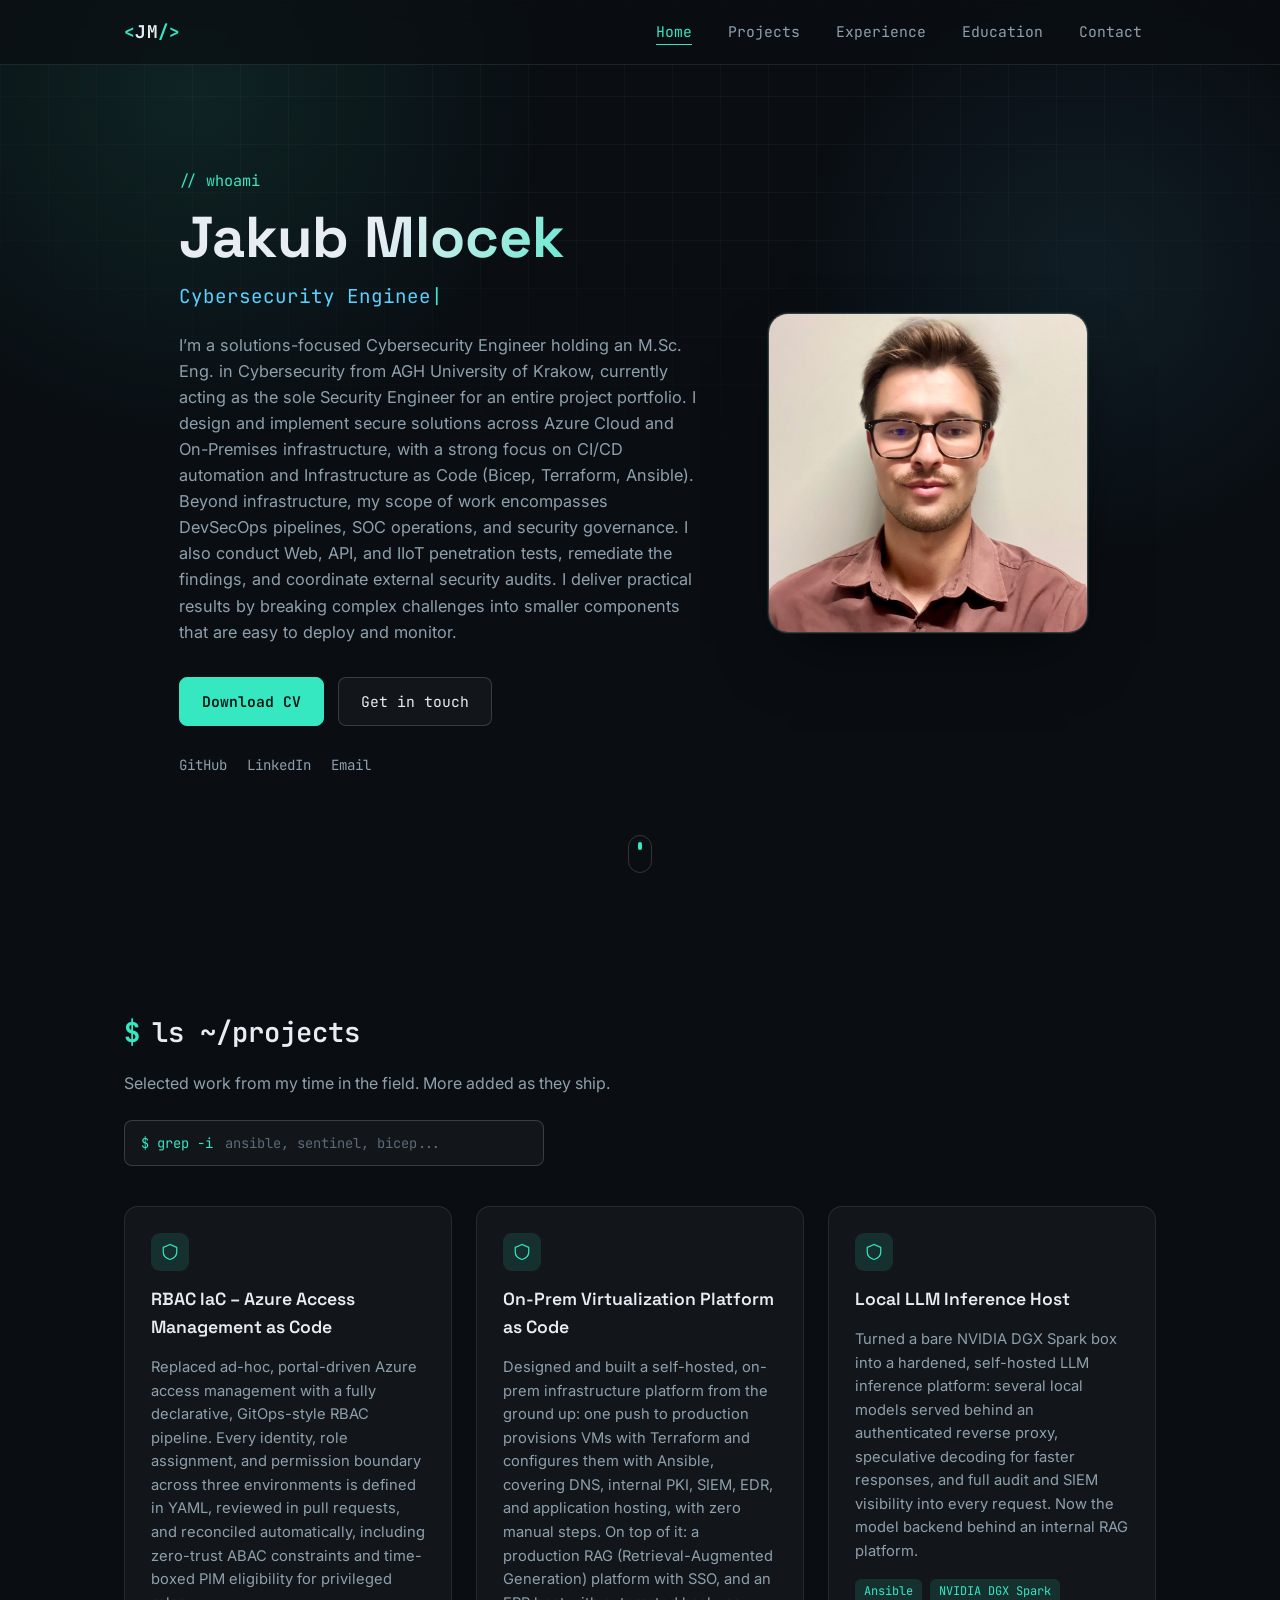
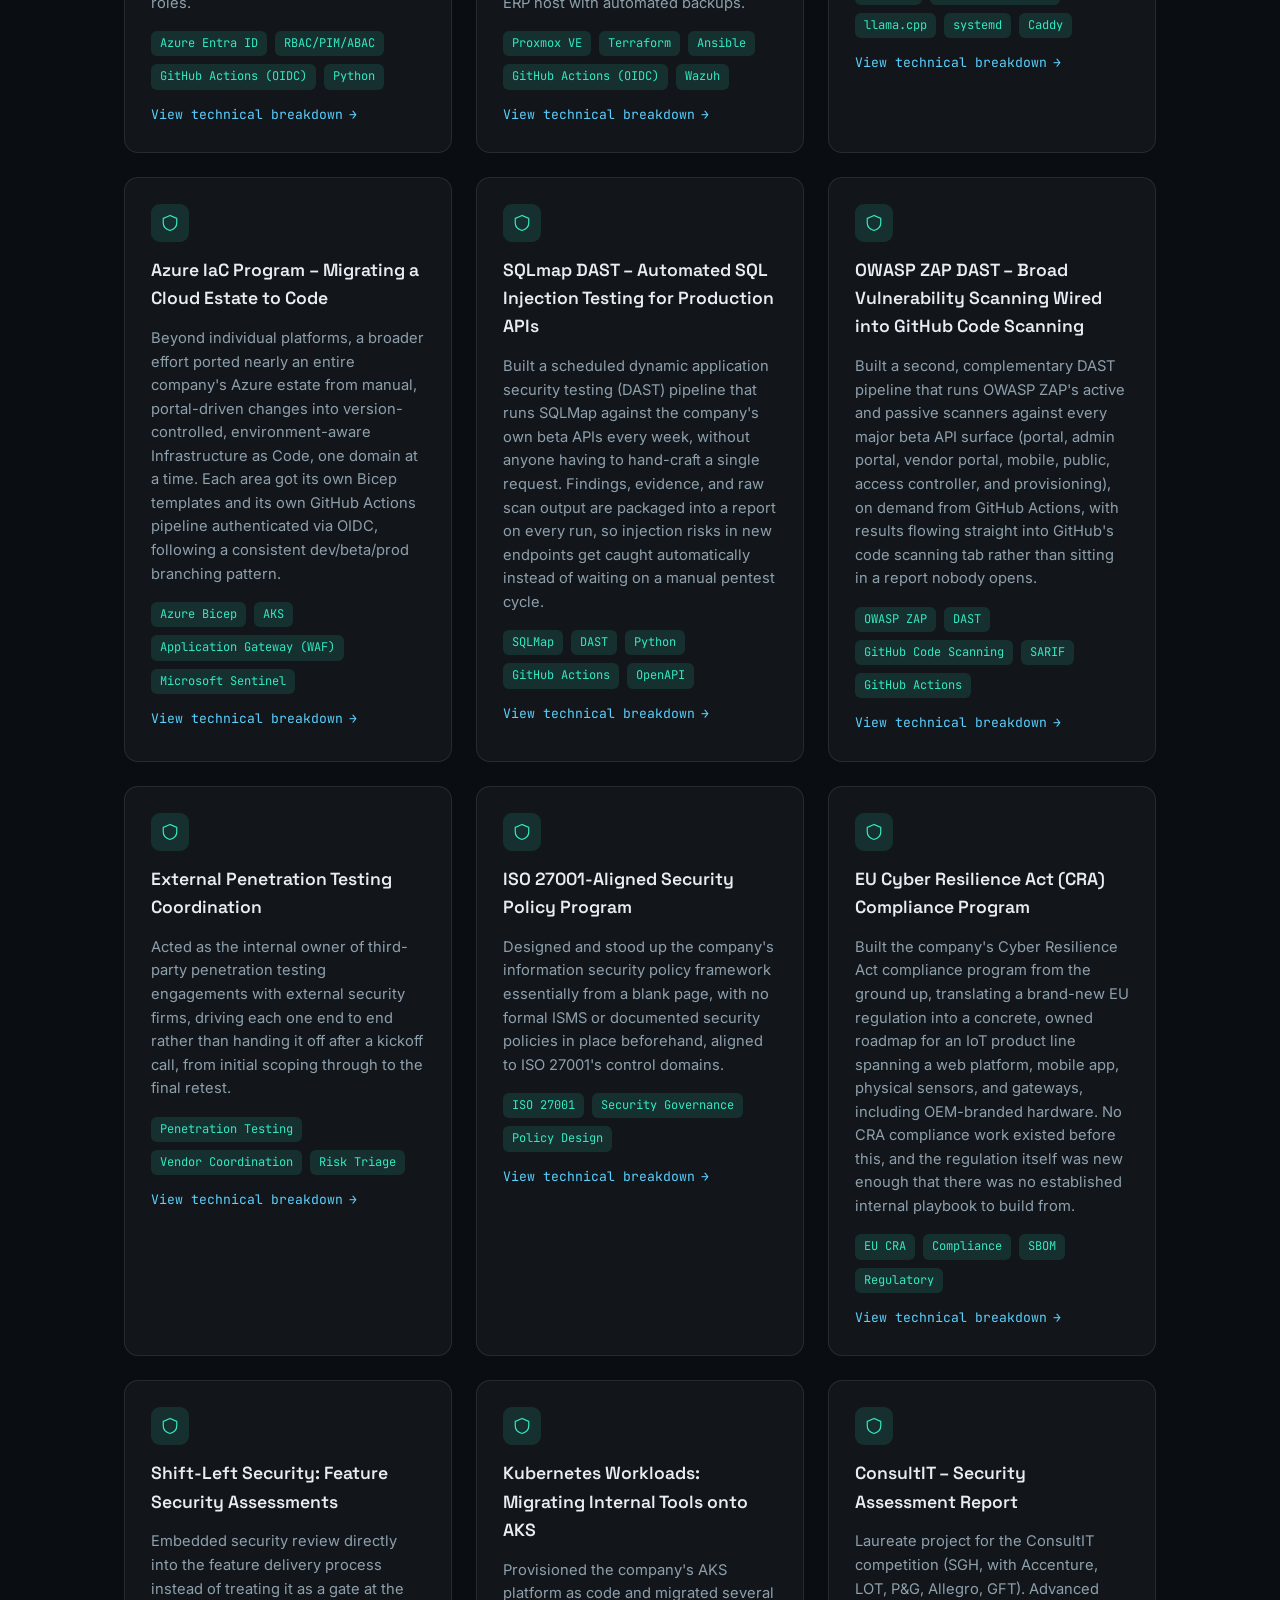
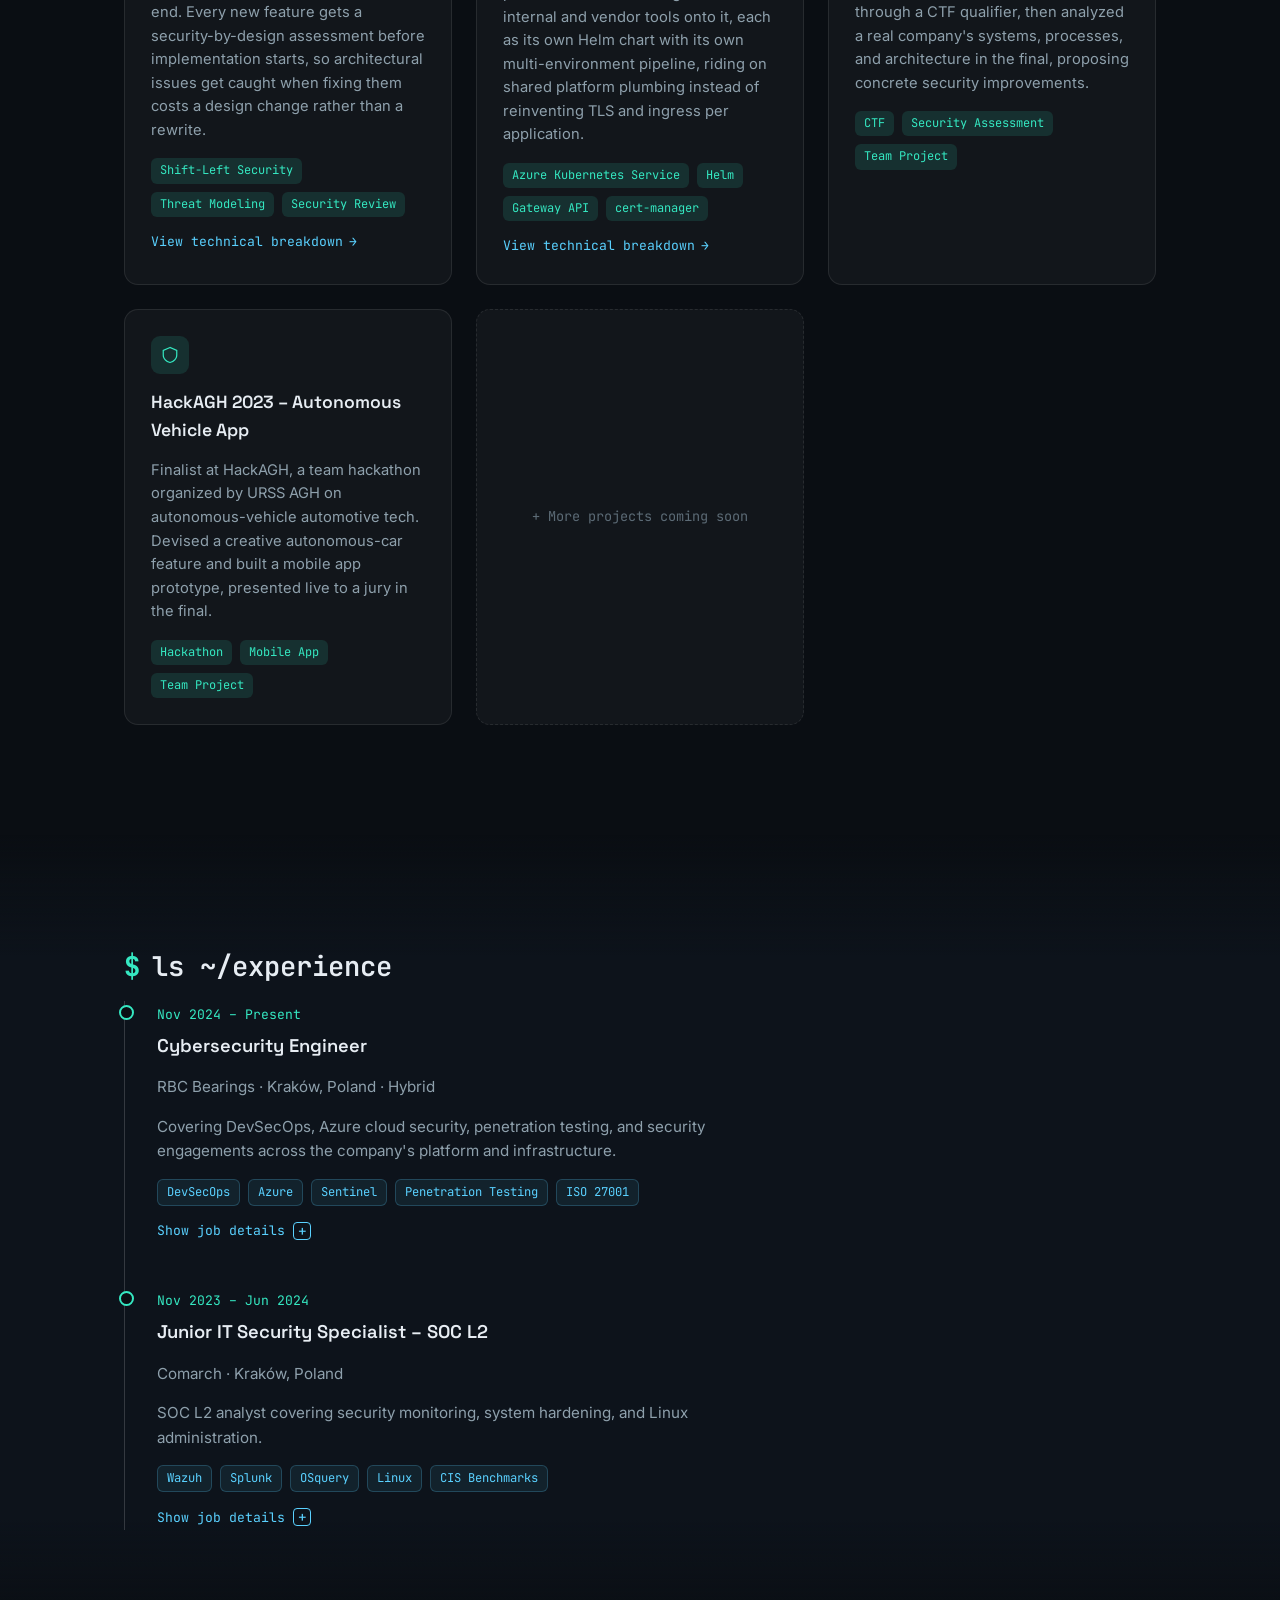
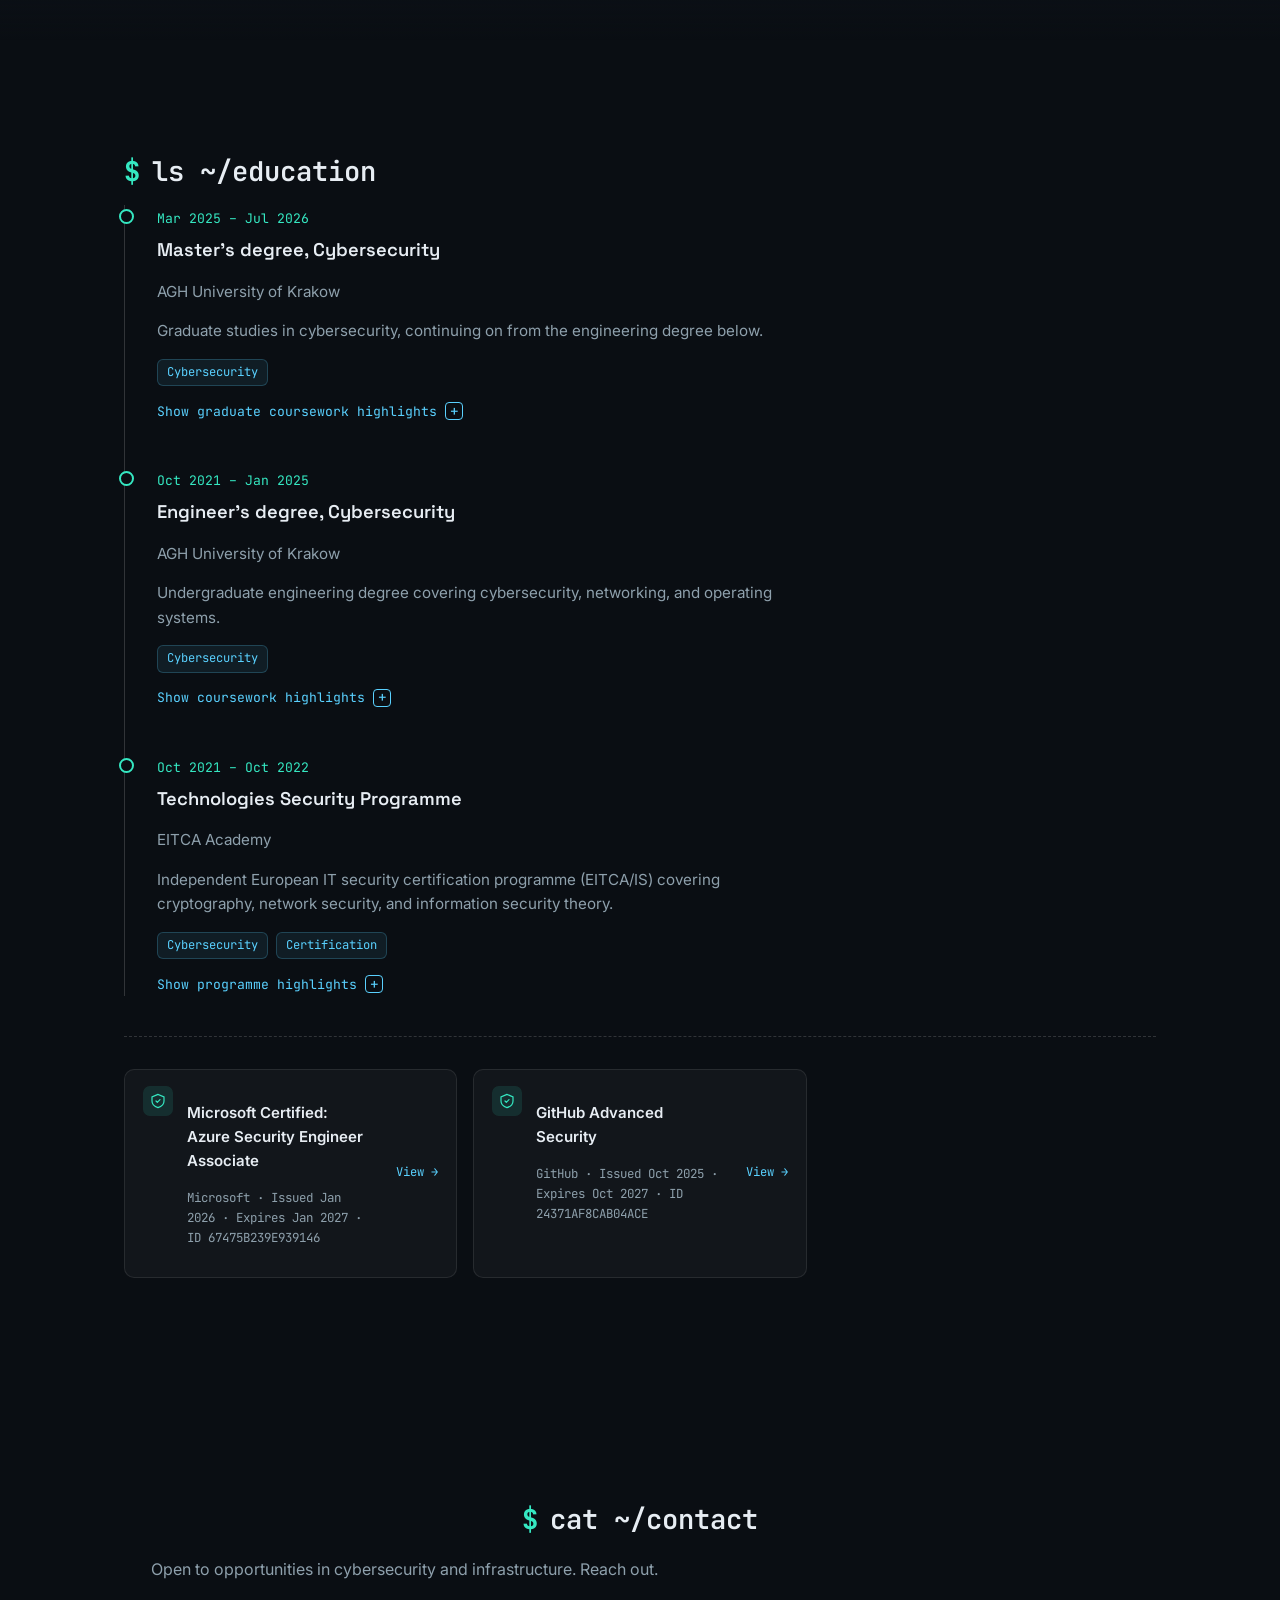
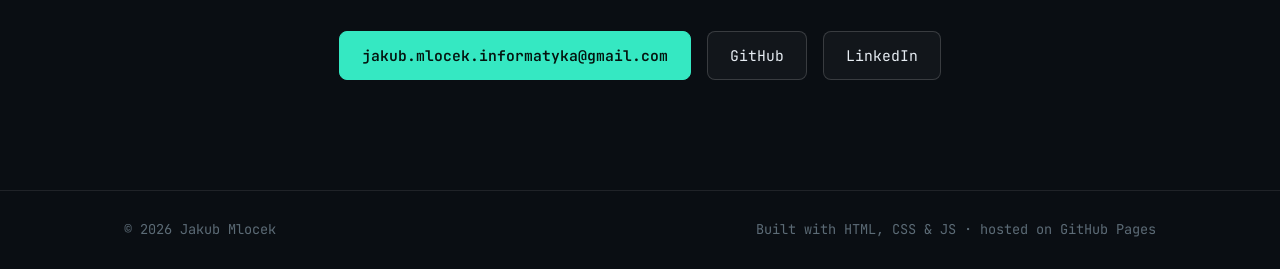
==== index.html @ 8f6bc690 "rework second sentence with IaC and CI/CD focus" ====
<!DOCTYPE html>
<html lang="en">
<head>
<meta charset="UTF-8">
<meta name="viewport" content="width=device-width, initial-scale=1.0">
<title>Jakub Mlocek · Cybersecurity Engineer</title>
<meta name="description" content="Jakub Mlocek · Solutions-focused Cybersecurity Engineer (M.Sc. Eng.) specializing in Azure Cloud, On-Premises, and DevSecOps. Portfolio, CV, and projects.">

<link rel="icon" href="data:image/svg+xml,<svg xmlns=%22http://www.w3.org/2000/svg%22 viewBox=%220 0 100 100%22><text y=%22.9em%22 font-size=%2290%22>🛡️</text></svg>">

<link rel="preconnect" href="https://fonts.googleapis.com">
<link rel="preconnect" href="https://fonts.gstatic.com" crossorigin>
<link href="https://fonts.googleapis.com/css2?family=Inter:wght@400;500;600&family=JetBrains+Mono:wght@400;500;700&family=Space+Grotesk:wght@400;500;600;700&display=swap" rel="stylesheet">

<link rel="stylesheet" href="css/style.css">
</head>
<body>

<div class="bg-grid" aria-hidden="true"></div>
<div class="bg-glow" aria-hidden="true"></div>

<header class="nav-wrap">
  <nav class="nav container">
    <a href="#home" class="brand"><span class="brand-bracket">&lt;</span>JM<span class="brand-bracket">/&gt;</span></a>
    <button class="nav-toggle" id="navToggle" aria-label="Toggle menu" aria-expanded="false">
      <span></span><span></span><span></span>
    </button>
    <ul class="nav-links" id="navLinks">
      <li><a href="#home" class="nav-link active" data-nav>Home</a></li>
      <li><a href="#projects" class="nav-link" data-nav>Projects</a></li>
      <li><a href="#experience" class="nav-link" data-nav>Experience</a></li>
      <li><a href="#education" class="nav-link" data-nav>Education</a></li>
      <li><a href="#contact" class="nav-link" data-nav>Contact</a></li>
    </ul>
  </nav>
</header>

<main>

  <!-- ============ HERO ============ -->
  <section id="home" class="section hero">
    <div class="container hero-grid">
      <div class="hero-text reveal">
        <p class="eyebrow">// whoami</p>
        <h1>Jakub Mlocek</h1>
        <p class="role-line">
          <span id="roleTyped" class="role-typed"></span><span class="cursor" aria-hidden="true">|</span>
        </p>
        <p class="hero-desc">
          I’m a solutions-focused Cybersecurity Engineer holding an M.Sc. Eng. in Cybersecurity from AGH University of Krakow, currently acting as the sole Security Engineer for an entire project portfolio. I design and implement secure solutions across Azure Cloud and On-Premises infrastructure, with a strong focus on CI/CD automation and Infrastructure as Code (Bicep, Terraform, Ansible). Beyond infrastructure, my scope of work encompasses DevSecOps pipelines, SOC operations, and security governance. I also conduct Web, API, and IIoT penetration tests, remediate the findings, and coordinate external security audits. I deliver practical results by breaking complex challenges into smaller components that are easy to deploy and monitor.
        </p>
        <div class="hero-actions">
          <a href="assets/cv.pdf" class="btn btn-primary" download>
            Download CV
          </a>
          <a href="#contact" class="btn btn-ghost">Get in touch</a>
        </div>
        <ul class="hero-socials">
          <li><a href="https://github.com/JakubMlocek" target="_blank" rel="noopener">GitHub</a></li>
          <li><a href="https://pl.linkedin.com/in/jakub-m%C5%82ocek-239951228" target="_blank" rel="noopener">LinkedIn</a></li>
          <li><a href="mailto:jakub.mlocek.informatyka@gmail.com">Email</a></li>
        </ul>
      </div>

      <div class="hero-photo reveal">
        <div class="photo-frame">
          <img src="assets/profile.jpg" alt="Jakub Mlocek">
          <div class="photo-scan" aria-hidden="true"></div>
        </div>
      </div>
    </div>
    <a href="#projects" class="scroll-cue" aria-label="Scroll down">
      <span></span>
    </a>
  </section>

  <!-- ============ PROJECTS ============ -->
  <section id="projects" class="section">
    <div class="container">
      <h2 class="section-title reveal"><span class="idx">$</span> ls ~/projects</h2>
      <p class="section-sub reveal">Selected work from my time in the field. More added as they ship.</p>

      <div class="project-search reveal">
        <span class="project-search-prompt">$ grep -i</span>
        <input
          type="text"
          id="projectSearch"
          class="project-search-input"
          placeholder="ansible, sentinel, bicep..."
          autocomplete="off"
          spellcheck="false"
          aria-label="Filter projects by keyword"
        >
        <span class="project-search-count" id="projectSearchCount"></span>
      </div>

      <div class="projects-grid" id="projectsGrid"></div>
      <p class="project-search-empty" id="projectSearchEmpty" hidden></p>
    </div>
  </section>

  <!-- ============ EXPERIENCE ============ -->
  <section id="experience" class="section alt">
    <div class="container">
      <h2 class="section-title reveal"><span class="idx">$</span> ls ~/experience</h2>
      <ol class="timeline" id="experienceList"></ol>
    </div>
  </section>

  <!-- ============ EDUCATION ============ -->
  <section id="education" class="section">
    <div class="container">
      <h2 class="section-title reveal"><span class="idx">$</span> ls ~/education</h2>
      <ol class="timeline" id="educationList"></ol>
      <div class="cert-strip reveal" id="certStrip"></div>
    </div>
  </section>

  <!-- ============ CONTACT ============ -->
  <section id="contact" class="section contact">
    <div class="container contact-inner reveal">
      <h2 class="section-title"><span class="idx">$</span> cat ~/contact</h2>
      <p class="section-sub">Open to opportunities in cybersecurity and infrastructure. Reach out.</p>
      <div class="contact-links">
        <a href="mailto:jakub.mlocek.informatyka@gmail.com" class="btn btn-primary">jakub.mlocek.informatyka@gmail.com</a>
        <a href="https://github.com/JakubMlocek" class="btn btn-ghost" target="_blank" rel="noopener">GitHub</a>
        <a href="https://pl.linkedin.com/in/jakub-m%C5%82ocek-239951228" class="btn btn-ghost" target="_blank" rel="noopener">LinkedIn</a>
      </div>
    </div>
  </section>

</main>

<footer class="footer">
  <div class="container footer-inner">
    <span>&copy; <span id="year"></span> Jakub Mlocek</span>
    <span class="footer-dim">Built with HTML, CSS &amp; JS · hosted on GitHub Pages</span>
  </div>
</footer>

<button id="backToTop" class="back-to-top" aria-label="Back to top">↑</button>

<div class="project-modal" id="projectModal" aria-hidden="true">
  <div class="project-modal-backdrop" data-modal-close></div>
  <div class="project-modal-panel" role="dialog" aria-modal="true">
    <button type="button" class="project-modal-close" data-modal-close aria-label="Close">&times;</button>
    <div class="project-modal-body" id="projectModalBody"></div>
  </div>
</div>

<script src="js/main.js"></script>
</body>
</html>
---- css/style.css ----
/* ==========================================================================
   Jakub Mlocek · Portfolio / CV
   ========================================================================== */

:root {
  --bg: #0a0e13;
  --bg-alt: #0d131b;
  --surface: rgba(255, 255, 255, 0.035);
  --surface-hover: rgba(255, 255, 255, 0.06);
  --border: rgba(255, 255, 255, 0.09);
  --border-strong: rgba(255, 255, 255, 0.16);
  --text: #e7edf3;
  --text-dim: #8ea0ac;
  --text-dimmer: #5c6b76;
  --accent: #35e8c2;
  --accent-2: #5ad1ff;
  --accent-soft: rgba(53, 232, 194, 0.12);
  --danger: #ff5f6d;
  --radius: 14px;
  --max-width: 1080px;
  --font-body: 'Inter', 'Space Grotesk', system-ui, -apple-system, sans-serif;
  --font-head: 'Space Grotesk', system-ui, sans-serif;
  --font-mono: 'JetBrains Mono', 'SFMono-Regular', Consolas, monospace;
}

* { box-sizing: border-box; }

html {
  scroll-behavior: smooth;
}

body {
  margin: 0;
  background: var(--bg);
  color: var(--text);
  font-family: var(--font-body);
  line-height: 1.6;
  -webkit-font-smoothing: antialiased;
  overflow-x: hidden;
}

.container {
  max-width: var(--max-width);
  margin: 0 auto;
  padding: 0 24px;
}

a { color: inherit; text-decoration: none; }

h1, h2, h3 { font-family: var(--font-head); margin: 0; }

/* ---------- background fx ---------- */

.bg-grid {
  position: fixed;
  inset: 0;
  z-index: -2;
  background-image:
    linear-gradient(var(--border) 1px, transparent 1px),
    linear-gradient(90deg, var(--border) 1px, transparent 1px);
  background-size: 48px 48px;
  opacity: 0.35;
  mask-image: radial-gradient(ellipse 80% 60% at 50% 0%, #000 40%, transparent 100%);
}

.bg-glow {
  position: fixed;
  inset: 0;
  z-index: -1;
  background:
    radial-gradient(600px circle at 15% 10%, rgba(53, 232, 194, 0.10), transparent 60%),
    radial-gradient(500px circle at 85% 30%, rgba(90, 209, 255, 0.08), transparent 60%);
}

/* ---------- nav ---------- */

.nav-wrap {
  position: sticky;
  top: 0;
  z-index: 100;
  backdrop-filter: blur(12px);
  background: rgba(10, 14, 19, 0.72);
  border-bottom: 1px solid var(--border);
}

.nav {
  display: flex;
  align-items: center;
  justify-content: space-between;
  height: 64px;
}

.brand {
  font-family: var(--font-mono);
  font-weight: 700;
  font-size: 1.1rem;
  letter-spacing: 0.02em;
}
.brand-bracket { color: var(--accent); }

.nav-links {
  display: flex;
  gap: 8px;
  list-style: none;
  margin: 0;
  padding: 0;
}

.nav-link {
  position: relative;
  padding: 8px 14px;
  font-size: 0.92rem;
  color: var(--text-dim);
  font-family: var(--font-mono);
  transition: color 0.2s ease;
}
.nav-link::after {
  content: '';
  position: absolute;
  left: 14px;
  right: 14px;
  bottom: 4px;
  height: 1px;
  background: var(--accent);
  transform: scaleX(0);
  transform-origin: left;
  transition: transform 0.25s ease;
}
.nav-link:hover { color: var(--text); }
.nav-link.active { color: var(--accent); }
.nav-link.active::after { transform: scaleX(1); }

.nav-toggle {
  display: none;
  flex-direction: column;
  justify-content: center;
  gap: 5px;
  width: 36px;
  height: 36px;
  background: none;
  border: none;
  cursor: pointer;
}
.nav-toggle span {
  display: block;
  height: 2px;
  background: var(--text);
  border-radius: 2px;
}

/* ---------- sections ---------- */

.section {
  padding: 110px 0;
  position: relative;
}
.section.alt {
  background: linear-gradient(180deg, transparent, var(--bg-alt) 15%, var(--bg-alt) 85%, transparent);
}

.section-title {
  font-family: var(--font-mono);
  font-weight: 600;
  font-size: clamp(1.3rem, 2.6vw, 1.7rem);
  display: flex;
  align-items: baseline;
  gap: 12px;
  margin-bottom: 12px;
}
.section-title .idx {
  color: var(--accent);
  font-weight: 700;
}
.section-sub {
  color: var(--text-dim);
  margin-bottom: 48px;
  max-width: 560px;
}

/* ---------- project search ---------- */

.project-search {
  display: flex;
  align-items: center;
  gap: 10px;
  margin: -24px 0 40px;
  padding: 11px 16px;
  max-width: 420px;
  border: 1px solid var(--border-strong);
  border-radius: 8px;
  background: var(--surface);
  transition: border-color 0.2s ease, box-shadow 0.2s ease;
}
.project-search:focus-within {
  border-color: var(--accent);
  box-shadow: 0 0 0 3px var(--accent-soft);
}
.project-search-prompt {
  font-family: var(--font-mono);
  font-size: 0.86rem;
  color: var(--accent);
  white-space: nowrap;
}
.project-search-input {
  flex: 1;
  min-width: 0;
  background: none;
  border: none;
  outline: none;
  font-family: var(--font-mono);
  font-size: 0.86rem;
  color: var(--text);
}
.project-search-input::placeholder {
  color: var(--text-dimmer);
}
.project-search-count {
  font-family: var(--font-mono);
  font-size: 0.74rem;
  color: var(--text-dimmer);
  white-space: nowrap;
}
.project-search-empty {
  font-family: var(--font-mono);
  color: var(--text-dimmer);
  font-size: 0.9rem;
  padding: 4px 0 0;
}

/* ---------- hero ---------- */

.hero {
  padding-top: 90px;
  min-height: calc(100vh - 64px);
  display: flex;
  align-items: center;
}
.hero-grid {
  display: grid;
  grid-template-columns: 1.2fr 0.8fr;
  gap: 56px;
  align-items: center;
}

.eyebrow {
  font-family: var(--font-mono);
  color: var(--accent);
  font-size: 0.95rem;
  margin: 0 0 12px;
}

.hero-text h1 {
  font-size: clamp(2.4rem, 6vw, 3.6rem);
  font-weight: 700;
  background: linear-gradient(120deg, var(--text) 40%, var(--accent) 90%);
  -webkit-background-clip: text;
  background-clip: text;
  color: transparent;
  line-height: 1.1;
}

.role-line {
  font-family: var(--font-mono);
  font-size: clamp(1rem, 2vw, 1.2rem);
  color: var(--accent-2);
  min-height: 1.6em;
  margin: 12px 0 20px;
}
.cursor {
  color: var(--accent);
  animation: blink 1s step-start infinite;
}
@keyframes blink { 50% { opacity: 0; } }

.hero-desc {
  color: var(--text-dim);
  max-width: 52ch;
  font-size: 1.02rem;
  margin-bottom: 32px;
}

.hero-actions {
  display: flex;
  gap: 14px;
  flex-wrap: wrap;
  margin-bottom: 28px;
}

.btn {
  font-family: var(--font-mono);
  font-size: 0.92rem;
  padding: 12px 22px;
  border-radius: 8px;
  border: 1px solid var(--border-strong);
  transition: all 0.2s ease;
  display: inline-flex;
  align-items: center;
  gap: 8px;
}
.btn-primary {
  background: var(--accent);
  color: #04140f;
  border-color: var(--accent);
  font-weight: 600;
}
.btn-primary:hover {
  box-shadow: 0 0 24px rgba(53, 232, 194, 0.45);
  transform: translateY(-1px);
}
.btn-ghost {
  color: var(--text);
  background: var(--surface);
}
.btn-ghost:hover {
  border-color: var(--accent);
  color: var(--accent);
  background: var(--surface-hover);
}

.hero-socials {
  display: flex;
  gap: 20px;
  list-style: none;
  padding: 0;
  margin: 0;
  font-family: var(--font-mono);
  font-size: 0.88rem;
}
.hero-socials a { color: var(--text-dim); border-bottom: 1px solid transparent; }
.hero-socials a:hover { color: var(--accent); border-color: var(--accent); }

/* ---------- hero photo ---------- */

.hero-photo { display: flex; justify-content: center; }

.photo-frame {
  position: relative;
  width: min(320px, 80vw);
  aspect-ratio: 1 / 1;
  border-radius: 20px;
  border: 1px solid var(--border-strong);
  background: var(--surface);
  overflow: hidden;
  box-shadow: 0 0 0 1px rgba(53, 232, 194, 0.08), 0 30px 60px -20px rgba(0,0,0,0.6);
}
.photo-frame img {
  width: 100%;
  height: 100%;
  object-fit: cover;
  display: block;
}
.photo-placeholder {
  position: absolute;
  inset: 0;
  display: flex;
  flex-direction: column;
  align-items: center;
  justify-content: center;
  gap: 14px;
  color: var(--text-dimmer);
  text-align: center;
  font-size: 0.82rem;
  padding: 20px;
}
.photo-placeholder code {
  font-family: var(--font-mono);
  color: var(--accent-2);
  background: rgba(255,255,255,0.05);
  padding: 2px 6px;
  border-radius: 4px;
}
.photo-scan {
  position: absolute;
  left: 0; right: 0;
  height: 40%;
  background: linear-gradient(180deg, transparent, rgba(53, 232, 194, 0.18), transparent);
  animation: scan 4s ease-in-out infinite;
}
@keyframes scan {
  0% { top: -40%; }
  100% { top: 100%; }
}

.scroll-cue {
  position: absolute;
  bottom: 28px;
  left: 50%;
  transform: translateX(-50%);
  width: 24px;
  height: 38px;
  border: 1px solid var(--border-strong);
  border-radius: 20px;
  display: flex;
  justify-content: center;
  padding-top: 6px;
}
.scroll-cue span {
  width: 4px;
  height: 8px;
  border-radius: 2px;
  background: var(--accent);
  animation: cue 1.6s ease-in-out infinite;
}
@keyframes cue {
  0%, 100% { transform: translateY(0); opacity: 1; }
  50% { transform: translateY(10px); opacity: 0; }
}

/* ---------- timeline (education / experience) ---------- */

.timeline {
  list-style: none;
  margin: 0;
  padding: 0;
  position: relative;
  border-left: 1px solid var(--border-strong);
}

.timeline-item {
  position: relative;
  padding: 0 0 44px 32px;
}
.timeline-item:last-child { padding-bottom: 0; }

.timeline-item::before {
  content: '';
  position: absolute;
  left: -6px;
  top: 4px;
  width: 11px;
  height: 11px;
  border-radius: 50%;
  background: var(--bg);
  border: 2px solid var(--accent);
}

.timeline-date {
  font-family: var(--font-mono);
  font-size: 0.82rem;
  color: var(--accent);
  margin-bottom: 6px;
  display: inline-block;
}
.timeline-title {
  font-family: var(--font-head);
  font-size: 1.15rem;
  font-weight: 600;
  margin-bottom: 2px;
}
.timeline-org {
  color: var(--text-dim);
  font-size: 0.95rem;
  margin-bottom: 10px;
}
.timeline-desc {
  color: var(--text-dim);
  font-size: 0.95rem;
  max-width: 62ch;
}
.timeline-groups {
  list-style: none;
  margin: 4px 0 0;
  padding: 0;
  display: flex;
  flex-direction: column;
  gap: 14px;
  max-width: 62ch;
}
.timeline-group-label {
  font-family: var(--font-mono);
  font-size: 0.8rem;
  color: var(--accent-2);
  margin-bottom: 4px;
}
.timeline-bullets {
  list-style: none;
  margin: 0;
  padding: 0;
  display: flex;
  flex-direction: column;
  gap: 5px;
}
.timeline-bullets li {
  color: var(--text-dim);
  font-size: 0.93rem;
  padding-left: 16px;
  position: relative;
}
.timeline-bullets li::before {
  content: '›';
  position: absolute;
  left: 0;
  color: var(--accent);
}

.timeline-tags {
  display: flex;
  flex-wrap: wrap;
  gap: 8px;
  margin-top: 12px;
  padding: 0;
  list-style: none;
}
.timeline-tags li {
  font-family: var(--font-mono);
  font-size: 0.76rem;
  color: var(--accent-2);
  background: rgba(90, 209, 255, 0.08);
  border: 1px solid rgba(90, 209, 255, 0.22);
  padding: 3px 9px;
  border-radius: 6px;
}

/* ---------- certifications ---------- */

.cert-strip {
  margin-top: 40px;
  padding-top: 32px;
  border-top: 1px dashed var(--border-strong);
  display: grid;
  grid-template-columns: repeat(auto-fill, minmax(260px, 1fr));
  gap: 16px;
}

.cert-card {
  position: relative;
  display: flex;
  gap: 14px;
  align-items: flex-start;
  padding: 16px 18px;
  border-radius: 10px;
  border: 1px solid var(--border);
  background: var(--surface);
  transition: border-color 0.2s ease, transform 0.2s ease;
}
.cert-card.has-image {
  cursor: pointer;
  padding-right: 84px;
}
.cert-card.has-image:hover {
  border-color: var(--accent);
  transform: translateY(-2px);
}
.cert-view-hint {
  position: absolute;
  right: 18px;
  top: 50%;
  transform: translateY(-50%);
  font-family: var(--font-mono);
  font-size: 0.76rem;
  color: var(--accent-2);
  white-space: nowrap;
  transition: color 0.2s ease, transform 0.2s ease;
}
.cert-card.has-image:hover .cert-view-hint {
  color: var(--accent);
  transform: translateY(-50%) translateX(3px);
}

.cert-icon {
  flex: none;
  width: 30px;
  height: 30px;
  border-radius: 7px;
  background: var(--accent-soft);
  color: var(--accent);
  display: flex;
  align-items: center;
  justify-content: center;
}

.cert-name {
  font-weight: 600;
  font-size: 0.94rem;
}
.cert-meta {
  font-family: var(--font-mono);
  font-size: 0.78rem;
  color: var(--text-dim);
  margin-top: 2px;
}

/* ---------- expandable detail panel (education, and future panels) ---------- */

.detail-toggle {
  display: inline-flex;
  align-items: center;
  gap: 8px;
  margin-top: 16px;
  padding: 0;
  background: none;
  border: none;
  font-family: var(--font-mono);
  font-size: 0.82rem;
  color: var(--accent-2);
  cursor: pointer;
}
.detail-toggle:hover,
.detail-toggle:focus-visible {
  color: var(--accent);
}
.detail-toggle-icon {
  display: inline-flex;
  align-items: center;
  justify-content: center;
  width: 18px;
  height: 18px;
  border: 1px solid currentColor;
  border-radius: 4px;
  font-size: 0.9rem;
  line-height: 1;
}

.detail-panel {
  display: grid;
  grid-template-rows: 0fr;
  transition: grid-template-rows 0.35s ease;
}
.detail-panel.open {
  grid-template-rows: 1fr;
}
.detail-panel-inner {
  overflow: hidden;
  min-height: 0;
}
.detail-panel.open .detail-panel-inner {
  padding-top: 16px;
}

.detail-intro {
  color: var(--text-dim);
  font-size: 0.9rem;
  margin: 0 0 10px;
  max-width: 64ch;
}
.detail-list {
  list-style: none;
  margin: 0;
  padding: 0;
  display: flex;
  flex-direction: column;
  gap: 7px;
  max-width: 64ch;
}
.detail-list li {
  color: var(--text-dim);
  font-size: 0.9rem;
  padding-left: 18px;
  position: relative;
}
.detail-list li::before {
  content: '▹';
  position: absolute;
  left: 0;
  color: var(--accent);
}
.detail-note {
  color: var(--text-dimmer);
  font-size: 0.82rem;
  font-style: italic;
  margin: 12px 0 0;
  max-width: 64ch;
}

.detail-paragraphs {
  display: flex;
  flex-direction: column;
  gap: 12px;
  max-width: 68ch;
}
.detail-paragraphs p {
  color: var(--text-dim);
  font-size: 0.9rem;
  margin: 0;
}
.detail-paragraphs strong {
  color: var(--text);
}
.detail-paragraphs code,
.detail-list code {
  font-family: var(--font-mono);
  font-size: 0.85em;
  color: var(--accent-2);
  background: rgba(255, 255, 255, 0.06);
  padding: 1px 5px;
  border-radius: 4px;
}

/* ---------- projects ---------- */

.projects-grid {
  display: grid;
  grid-template-columns: repeat(auto-fill, minmax(300px, 1fr));
  gap: 24px;
}

.project-card {
  position: relative;
  padding: 26px;
  border-radius: var(--radius);
  border: 1px solid var(--border);
  background: var(--surface);
  transition: transform 0.25s ease, border-color 0.25s ease, box-shadow 0.25s ease;
}
.project-card:hover {
  transform: translateY(-4px);
  border-color: var(--accent);
  box-shadow: 0 16px 40px -18px rgba(53, 232, 194, 0.35);
}
.project-card.has-detail {
  cursor: pointer;
}
.project-card-head {
  display: flex;
  justify-content: space-between;
  align-items: flex-start;
  margin-bottom: 14px;
}
.project-icon {
  width: 38px;
  height: 38px;
  border-radius: 9px;
  background: var(--accent-soft);
  color: var(--accent);
  display: flex;
  align-items: center;
  justify-content: center;
}
.project-links { display: flex; gap: 10px; }
.project-links a {
  font-family: var(--font-mono);
  font-size: 0.78rem;
  color: var(--text-dim);
}
.project-links a:hover { color: var(--accent); }

.project-title { font-size: 1.1rem; font-weight: 600; margin-bottom: 8px; }
.project-desc { color: var(--text-dim); font-size: 0.92rem; margin-bottom: 16px; }

.project-tags {
  display: flex;
  flex-wrap: wrap;
  gap: 8px;
  padding: 0;
  margin: 0;
  list-style: none;
}
.project-tags li {
  font-family: var(--font-mono);
  font-size: 0.75rem;
  color: var(--accent);
  background: var(--accent-soft);
  padding: 3px 9px;
  border-radius: 6px;
}

.project-card.placeholder {
  border-style: dashed;
  display: flex;
  align-items: center;
  justify-content: center;
  color: var(--text-dimmer);
  font-family: var(--font-mono);
  font-size: 0.85rem;
  text-align: center;
  min-height: 160px;
}

.project-card.search-hidden {
  display: none;
}
.project-tags li.tag-match {
  background: var(--accent);
  border-color: var(--accent);
  color: #04140f;
  font-weight: 600;
}

.project-expand-hint {
  display: inline-flex;
  align-items: center;
  gap: 6px;
  margin-top: 16px;
  padding: 0;
  background: none;
  border: none;
  font-family: var(--font-mono);
  font-size: 0.82rem;
  color: var(--accent-2);
  cursor: pointer;
}
.project-expand-hint span:last-child {
  transition: transform 0.2s ease;
}
.project-card:hover .project-expand-hint {
  color: var(--accent);
}
.project-card:hover .project-expand-hint span:last-child {
  transform: translateX(4px);
}

/* ---------- project modal ---------- */

.project-modal {
  position: fixed;
  inset: 0;
  z-index: 200;
  display: flex;
  align-items: center;
  justify-content: center;
  padding: 24px;
  opacity: 0;
  pointer-events: none;
  transition: opacity 0.3s ease;
}
.project-modal.open {
  opacity: 1;
  pointer-events: auto;
}
.project-modal-backdrop {
  position: absolute;
  inset: 0;
  background: rgba(4, 6, 9, 0.75);
  backdrop-filter: blur(6px);
}
.project-modal-panel {
  position: relative;
  width: min(760px, 100%);
  max-height: 85vh;
  overflow-y: auto;
  background: var(--bg-alt);
  border: 1px solid var(--border-strong);
  border-radius: 18px;
  padding: 44px;
  box-shadow: 0 50px 120px -24px rgba(0, 0, 0, 0.65), 0 0 0 1px rgba(53, 232, 194, 0.06);
  transform: translateY(28px) scale(0.94);
  opacity: 0;
  transition: transform 0.4s cubic-bezier(0.16, 1, 0.3, 1), opacity 0.3s ease;
}
.project-modal.open .project-modal-panel {
  transform: translateY(0) scale(1);
  opacity: 1;
}
.project-modal-close {
  position: absolute;
  top: 18px;
  right: 18px;
  width: 38px;
  height: 38px;
  border-radius: 50%;
  border: 1px solid var(--border-strong);
  background: var(--surface);
  color: var(--text-dim);
  font-size: 1.4rem;
  line-height: 1;
  cursor: pointer;
  transition: all 0.2s ease;
}
.project-modal-close:hover {
  color: var(--accent);
  border-color: var(--accent);
  transform: rotate(90deg);
}
.project-modal-title {
  font-family: var(--font-head);
  font-size: clamp(1.3rem, 3vw, 1.7rem);
  font-weight: 700;
  margin: 0 0 16px;
  padding-right: 40px;
}
.project-modal-tags {
  display: flex;
  flex-wrap: wrap;
  gap: 8px;
  padding: 0;
  margin: 0 0 20px;
  list-style: none;
}
.project-modal-tags li {
  font-family: var(--font-mono);
  font-size: 0.78rem;
  color: var(--accent);
  background: var(--accent-soft);
  padding: 3px 9px;
  border-radius: 6px;
}
.project-modal-desc {
  color: var(--text-dim);
  font-size: 0.98rem;
  margin-bottom: 26px;
  max-width: 68ch;
}

/* Image mode: certificates. The certificate image already has its own
   framing/branding, so the panel collapses to a plain, edge-to-edge frame. */
.project-modal-panel.image-mode {
  padding: 0;
  width: min(720px, 100%);
  line-height: 0;
}
.project-modal-panel.image-mode .project-modal-close {
  background: rgba(10, 14, 19, 0.7);
  backdrop-filter: blur(6px);
}
.cert-modal-image {
  display: block;
  width: 100%;
  height: auto;
}

body.modal-open {
  overflow: hidden;
}

/* ---------- contact ---------- */

.contact-inner { text-align: center; }
.contact .section-title { justify-content: center; }
.contact-links {
  display: flex;
  gap: 16px;
  justify-content: center;
  flex-wrap: wrap;
  margin-top: 20px;
}

/* ---------- footer ---------- */

.footer {
  border-top: 1px solid var(--border);
  padding: 28px 0;
}
.footer-inner {
  display: flex;
  justify-content: space-between;
  flex-wrap: wrap;
  gap: 8px;
  font-size: 0.85rem;
  color: var(--text-dimmer);
  font-family: var(--font-mono);
}

/* ---------- back to top ---------- */

.back-to-top {
  position: fixed;
  bottom: 24px;
  right: 24px;
  width: 44px;
  height: 44px;
  border-radius: 50%;
  border: 1px solid var(--border-strong);
  background: var(--bg-alt);
  color: var(--accent);
  font-size: 1.1rem;
  cursor: pointer;
  opacity: 0;
  pointer-events: none;
  transform: translateY(10px);
  transition: all 0.25s ease;
  z-index: 90;
}
.back-to-top.visible {
  opacity: 1;
  pointer-events: auto;
  transform: translateY(0);
}
.back-to-top:hover { border-color: var(--accent); }

/* ---------- reveal on scroll ---------- */

.reveal {
  opacity: 0;
  transform: translateY(24px);
  transition: opacity 0.7s ease, transform 0.7s ease;
}
.reveal.in-view {
  opacity: 1;
  transform: translateY(0);
}

/* ---------- responsive ---------- */

@media (max-width: 860px) {
  .hero-grid {
    grid-template-columns: 1fr;
    text-align: center;
  }
  .hero-text { order: 2; }
  .hero-photo { order: 1; }
  .hero-actions, .hero-socials, .contact-links { justify-content: center; }
  .hero-desc { margin-left: auto; margin-right: auto; }
}

@media (max-width: 720px) {
  .nav-toggle { display: flex; }
  .nav-links {
    position: fixed;
    top: 64px;
    left: 0;
    right: 0;
    flex-direction: column;
    background: rgba(10, 14, 19, 0.98);
    border-bottom: 1px solid var(--border);
    padding: 12px 24px 24px;
    gap: 4px;
    transform: translateY(-130%);
    transition: transform 0.3s ease;
  }
  .nav-links.open { transform: translateY(0); }
  .nav-link { padding: 12px 6px; }
}

@media (prefers-reduced-motion: reduce) {
  * { animation: none !important; transition: none !important; }
  html { scroll-behavior: auto; }
}
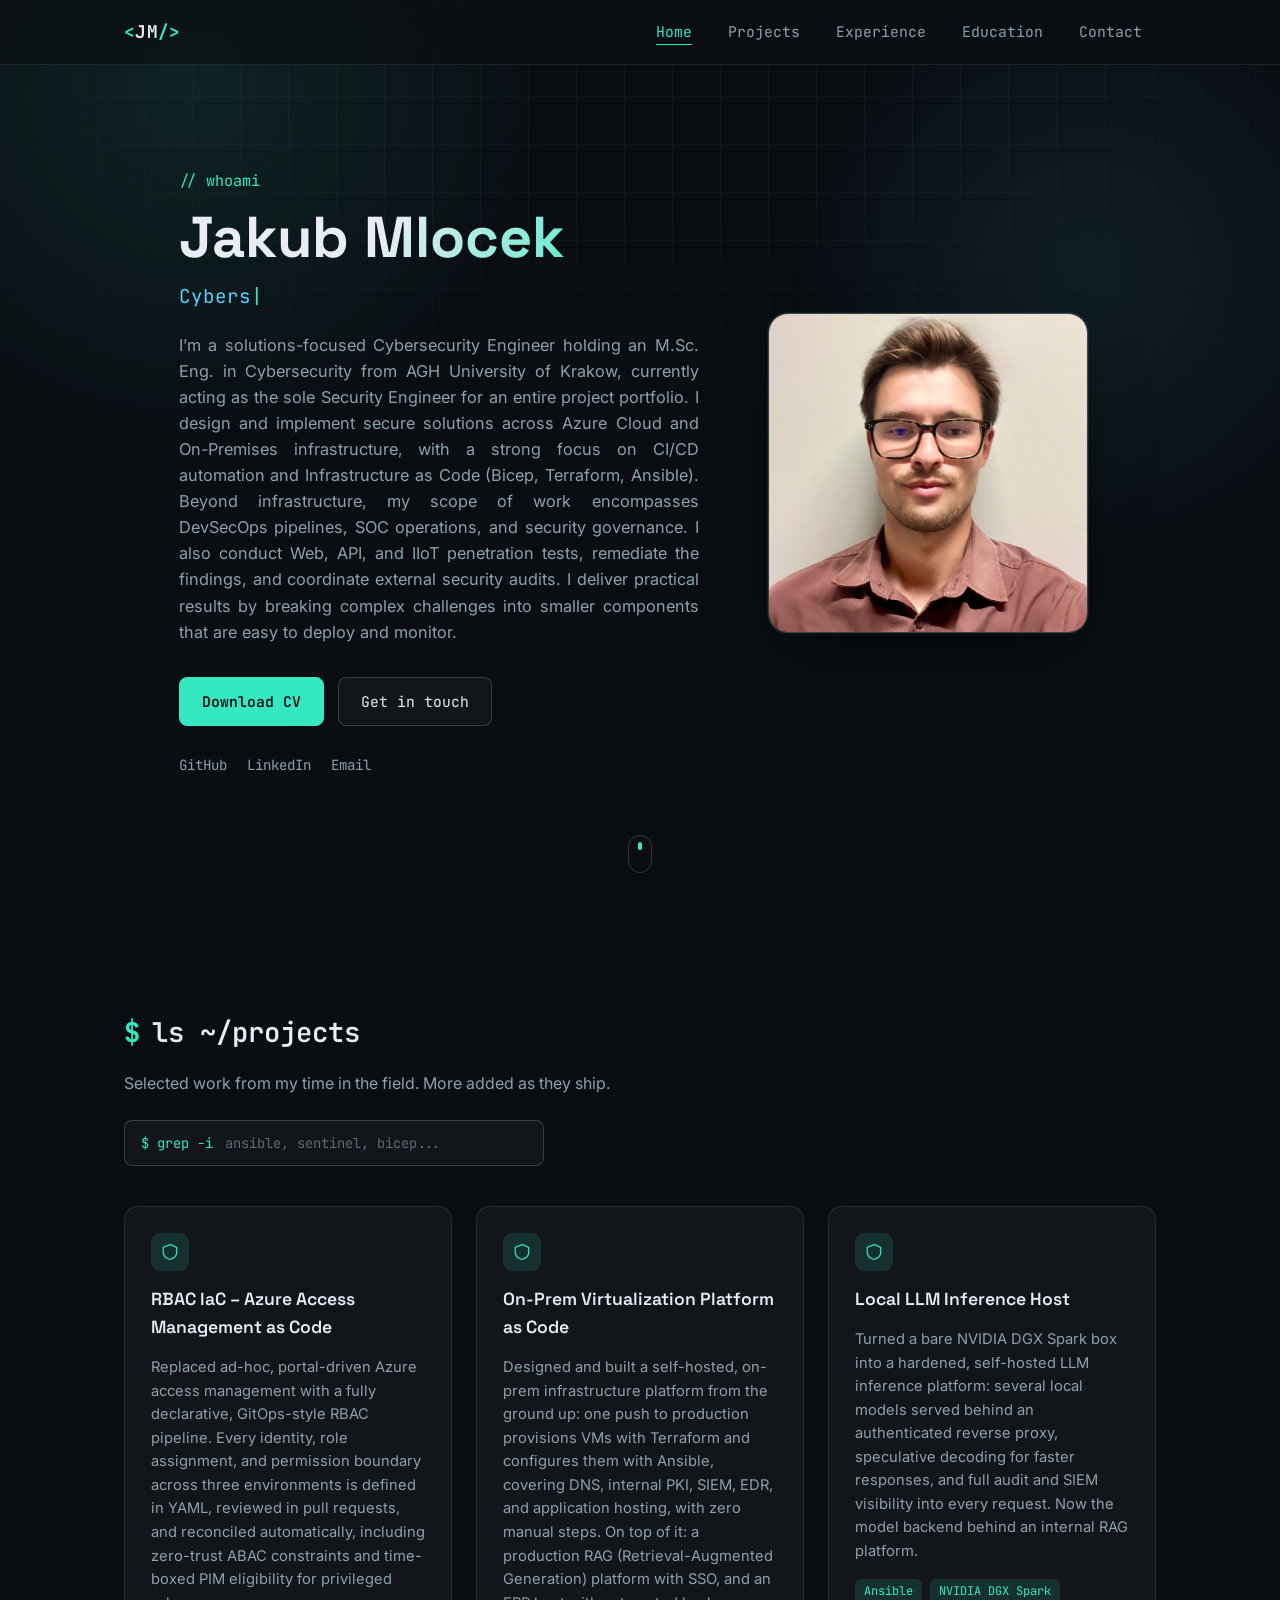
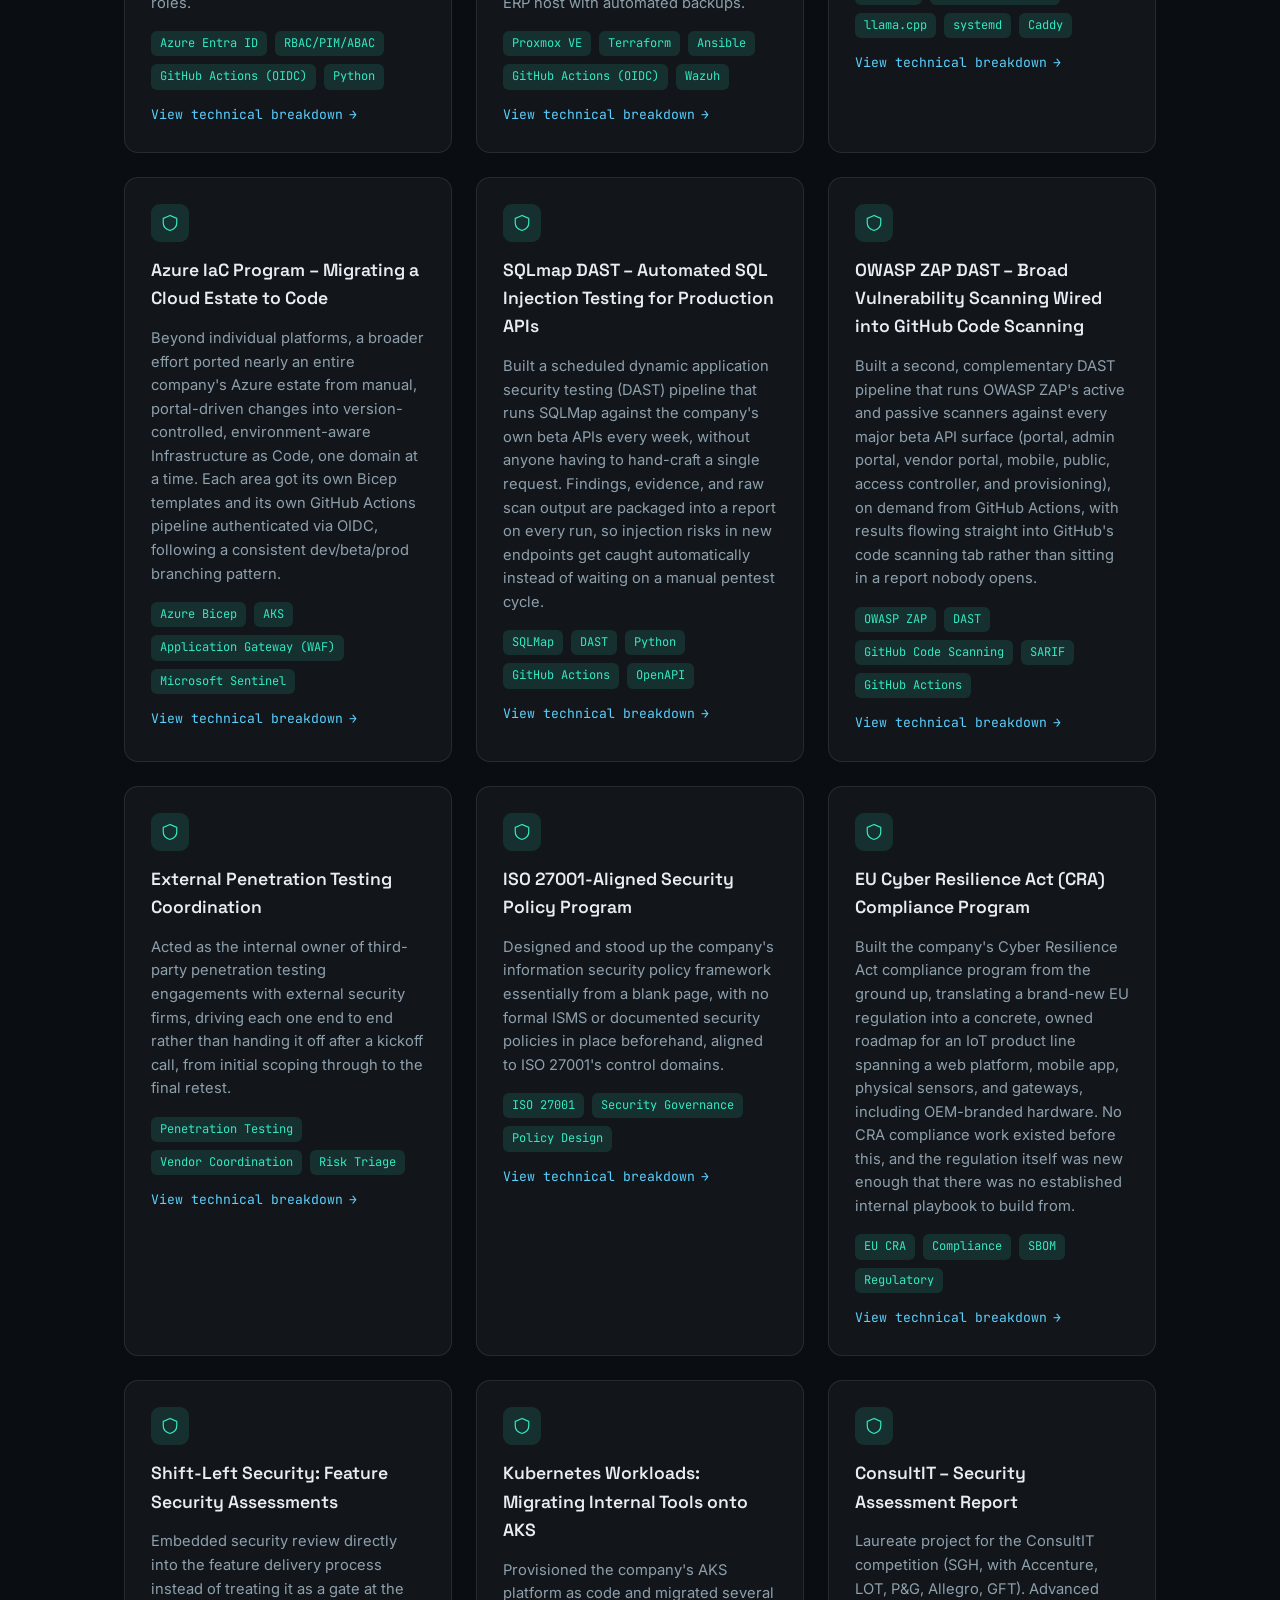
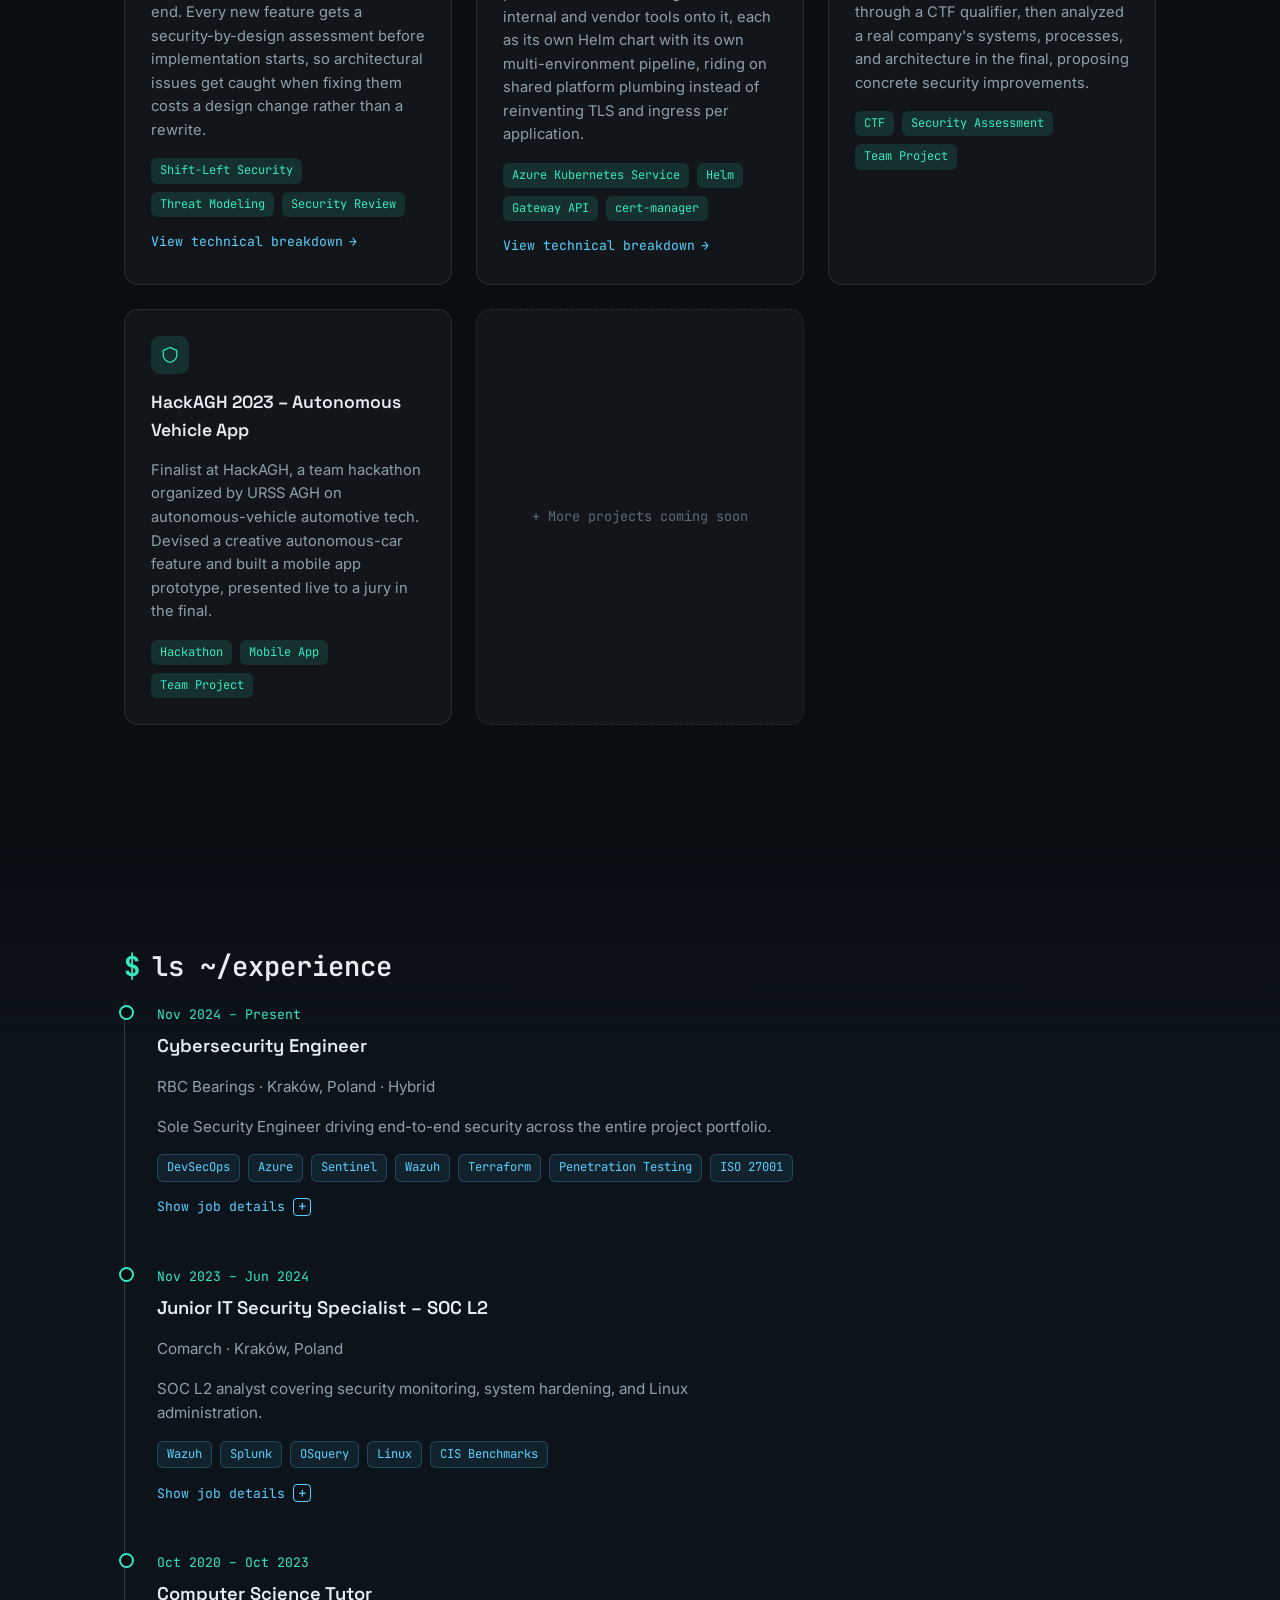
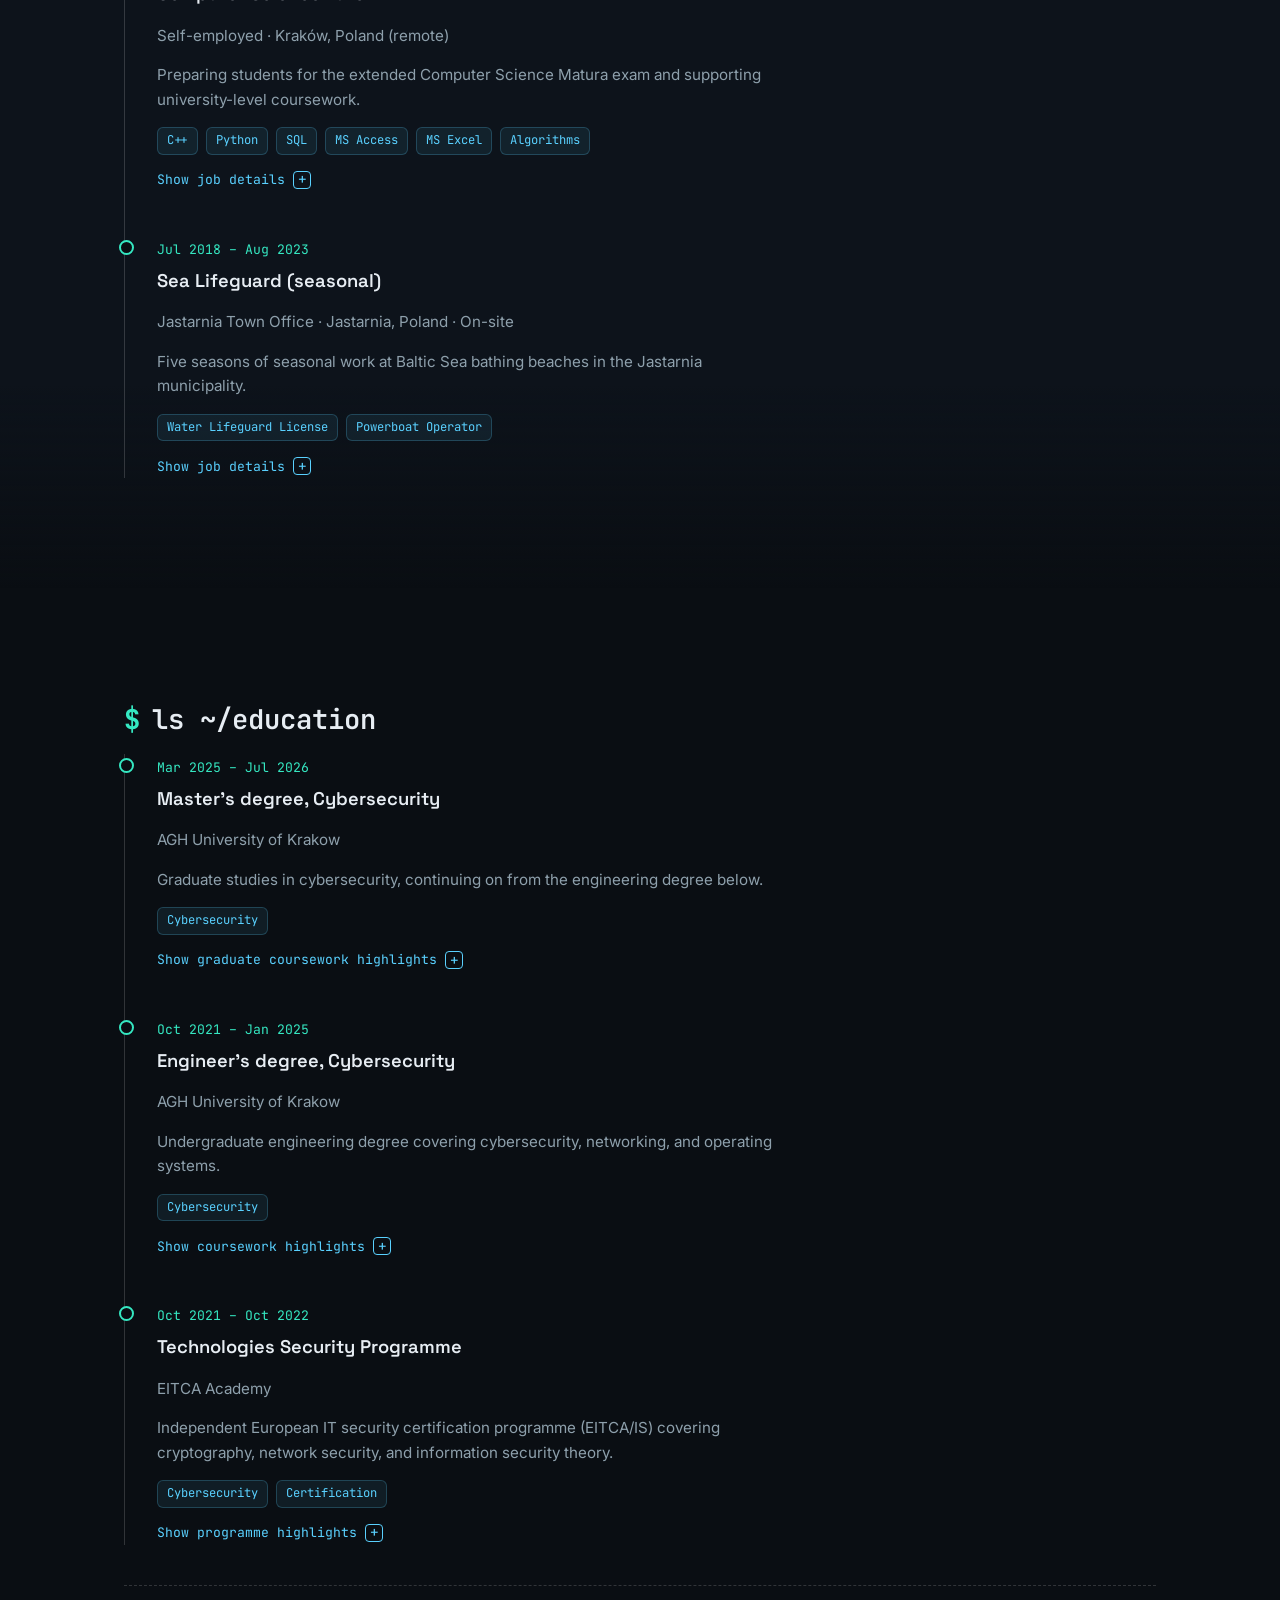
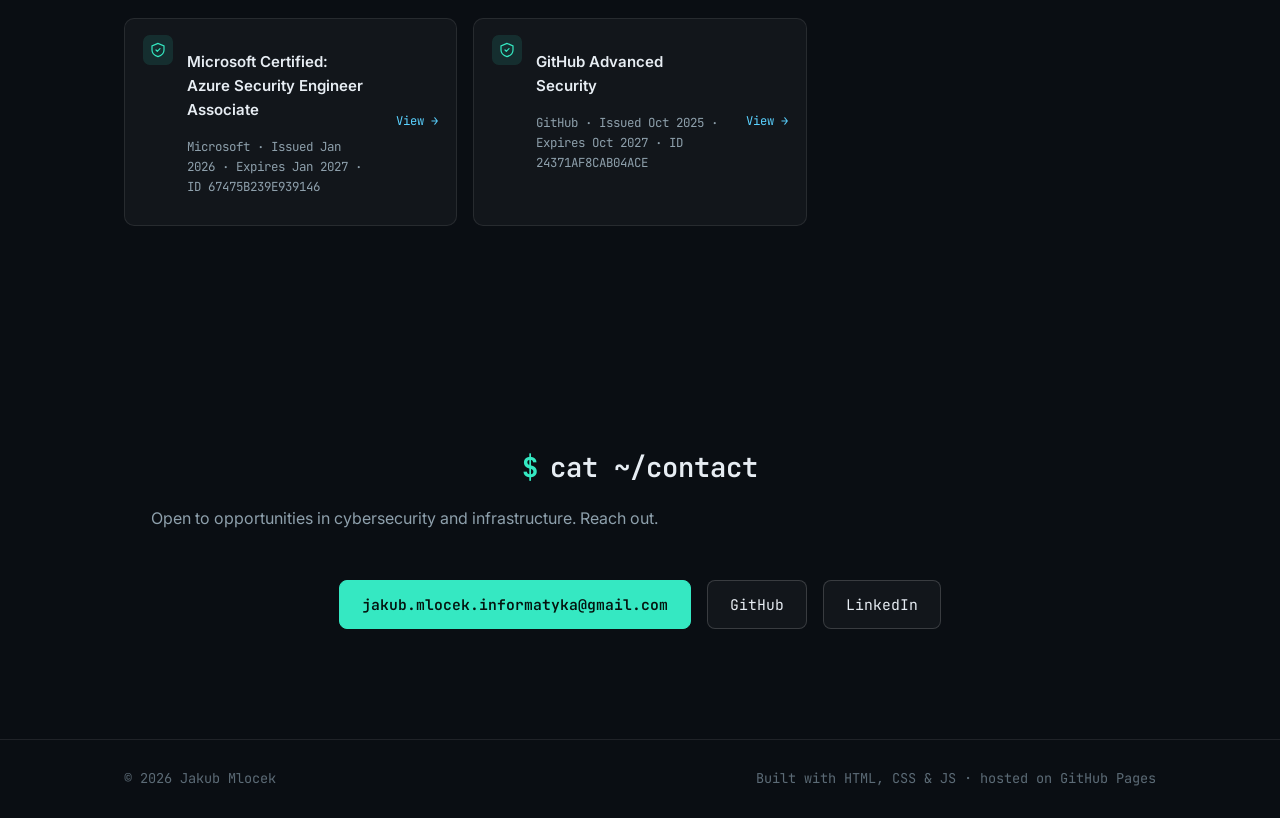
==== commit 54973989: "cache-bust main.js to force refresh of stale scrollspy" ====
--- a/index.html
+++ b/index.html
@@ -148,6 +148,6 @@
   </div>
 </div>
 
-<script src="js/main.js"></script>
+<script src="js/main.js?v=2"></script>
 </body>
 </html>
--- a/css/style.css
+++ b/css/style.css
@@ -277,6 +277,8 @@
   max-width: 52ch;
   font-size: 1.02rem;
   margin-bottom: 32px;
+  text-align: justify;
+  hyphens: auto;
 }
 
 .hero-actions {
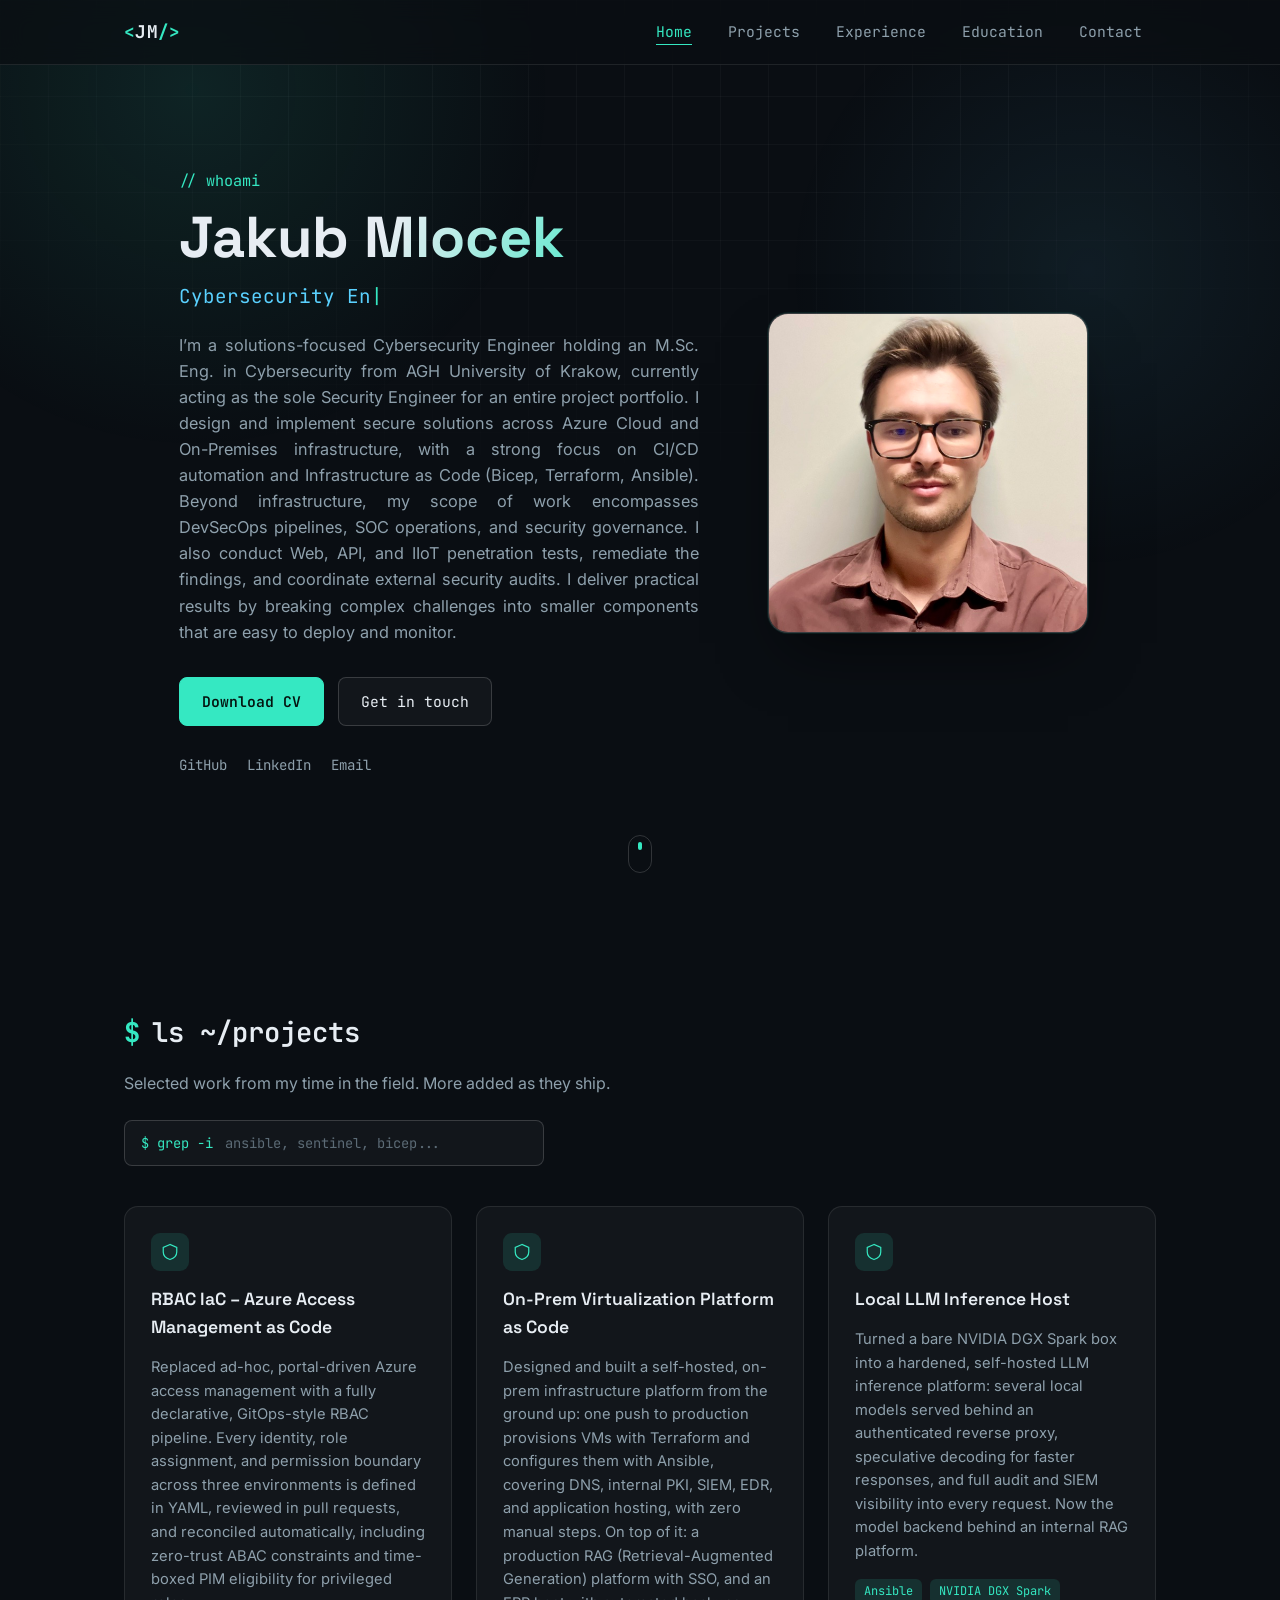
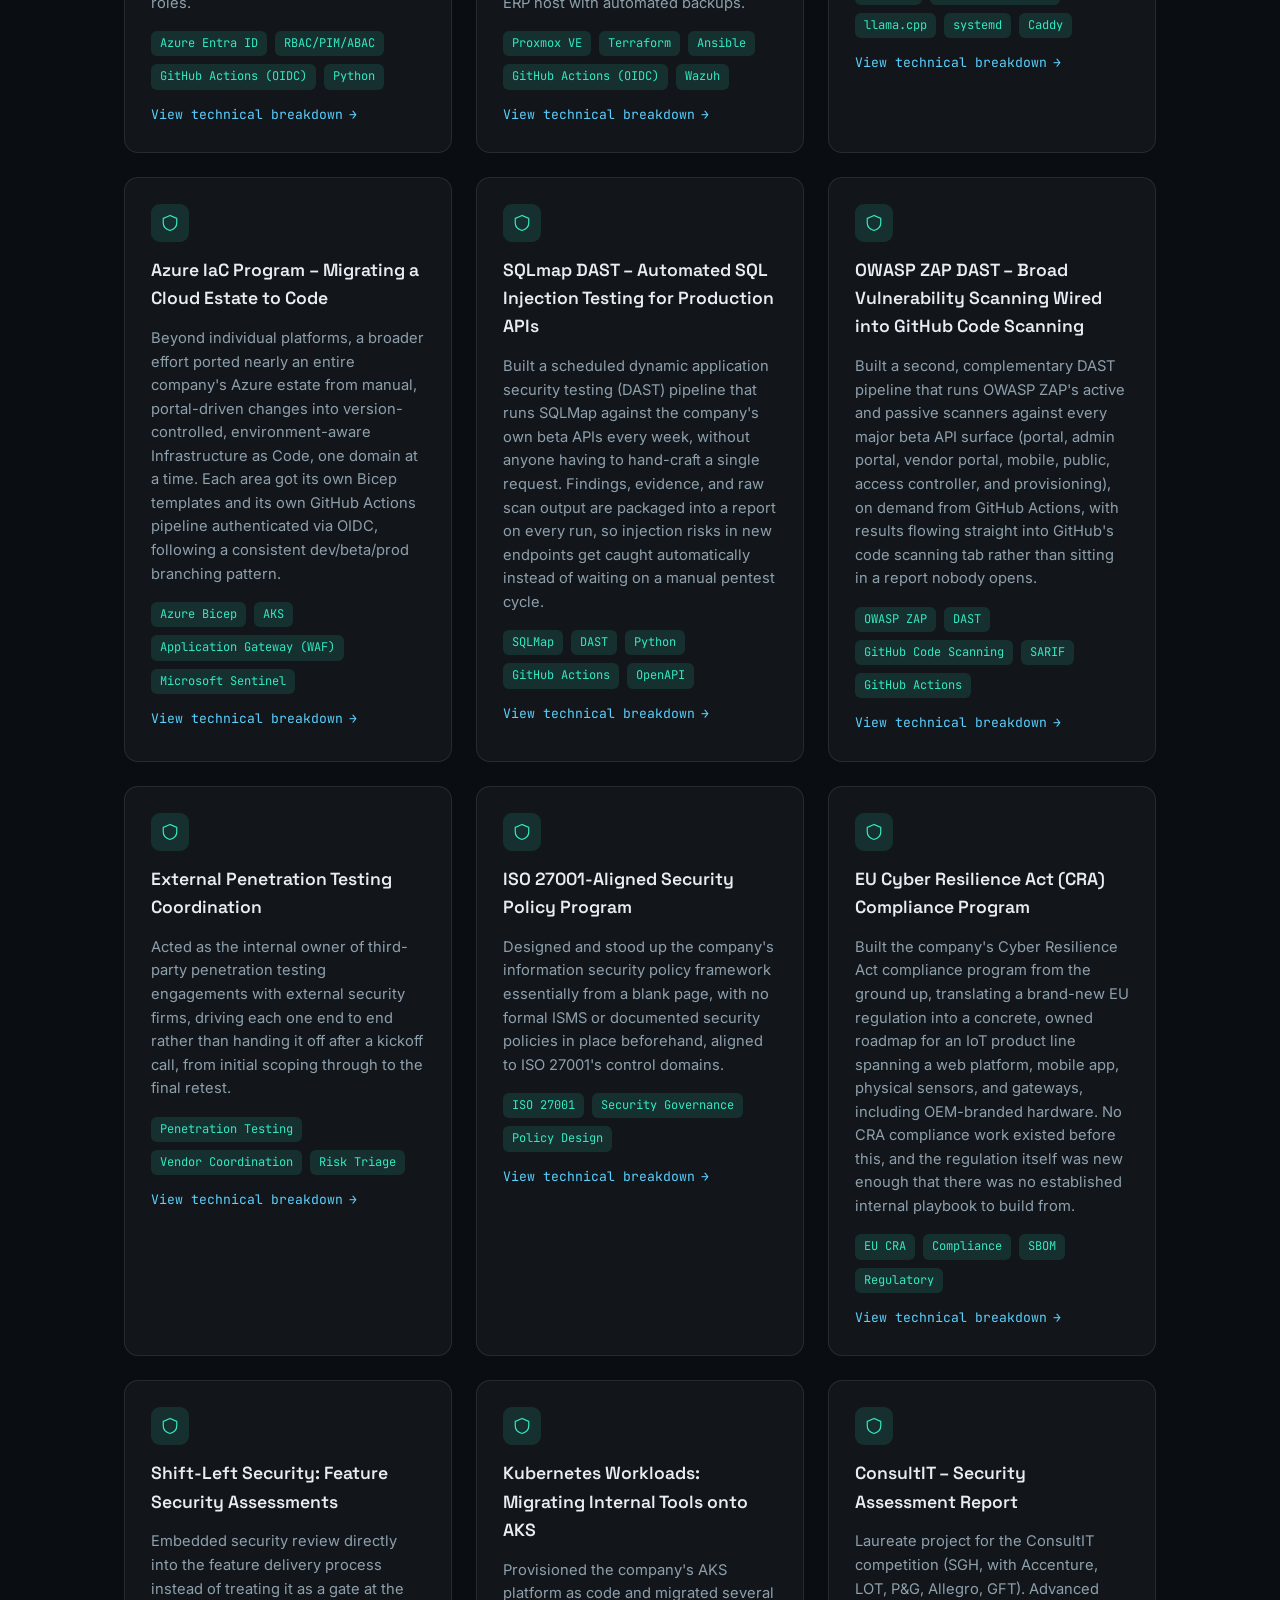
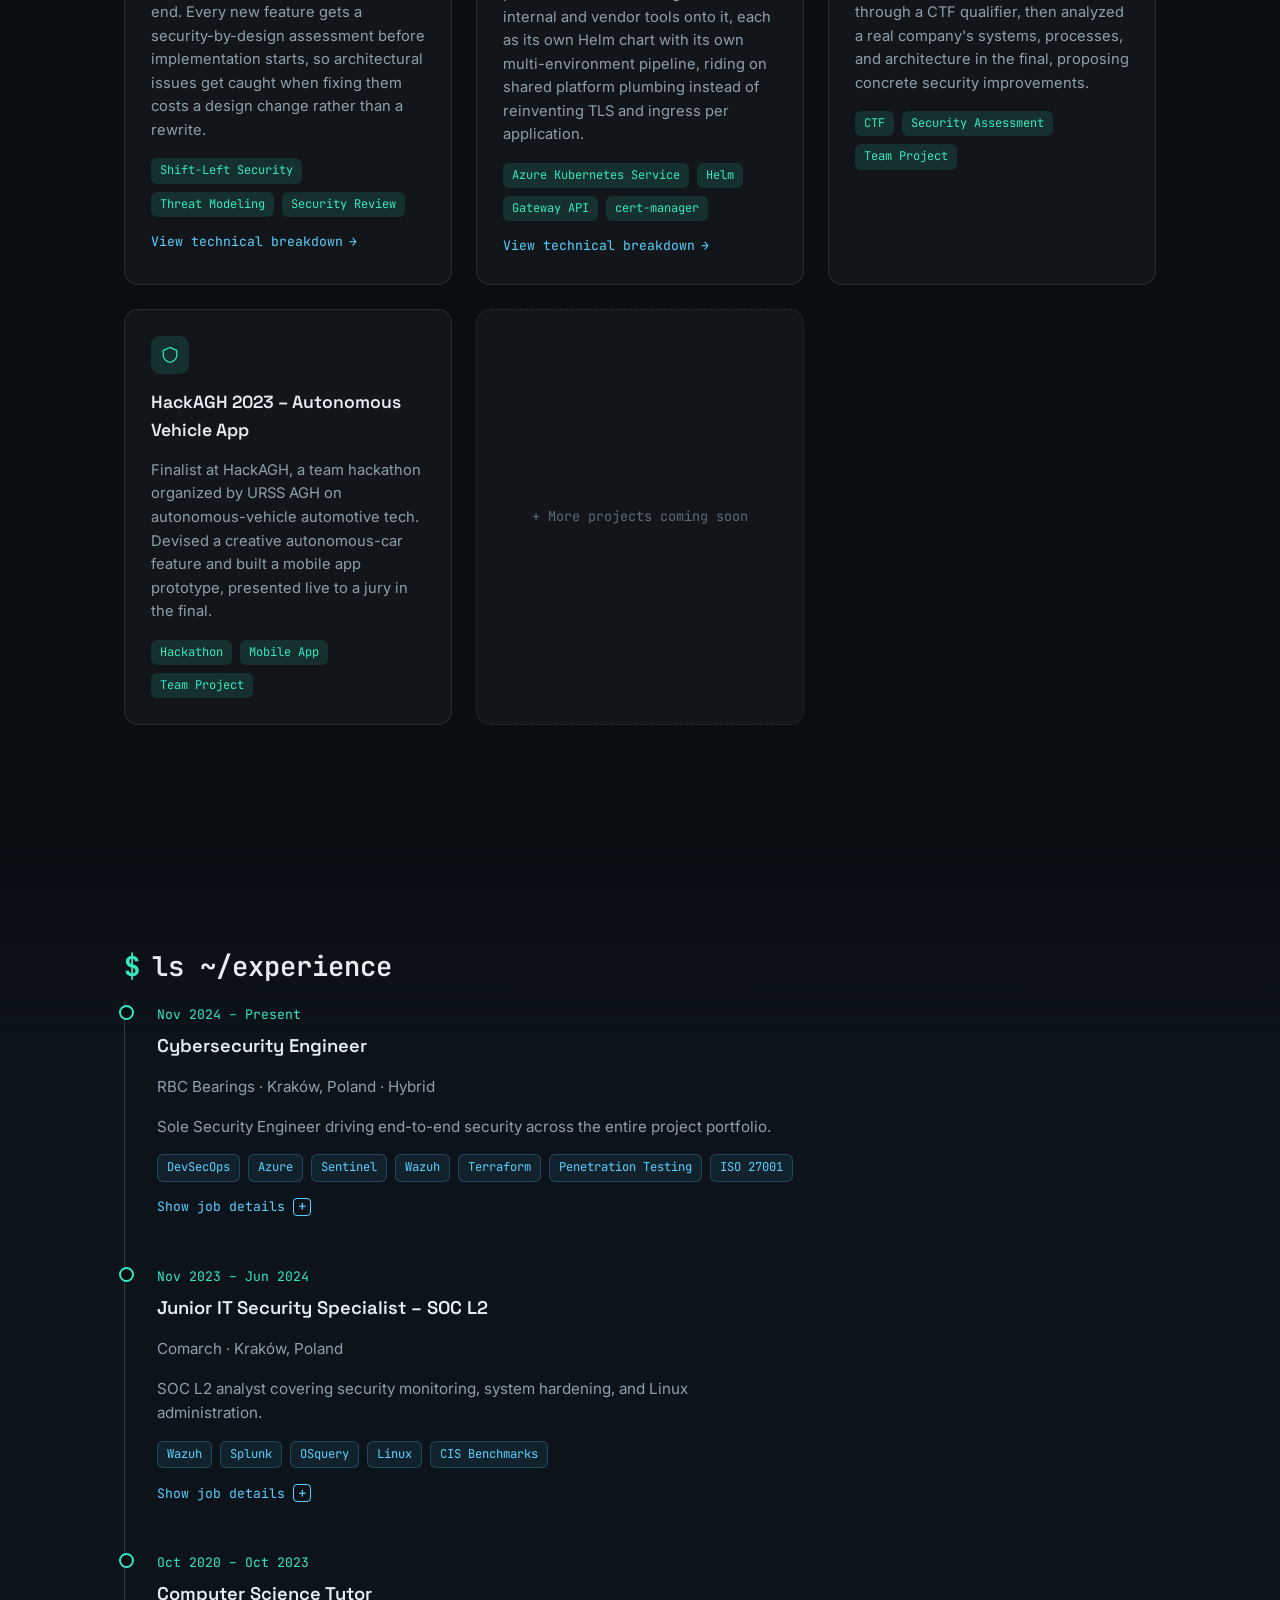
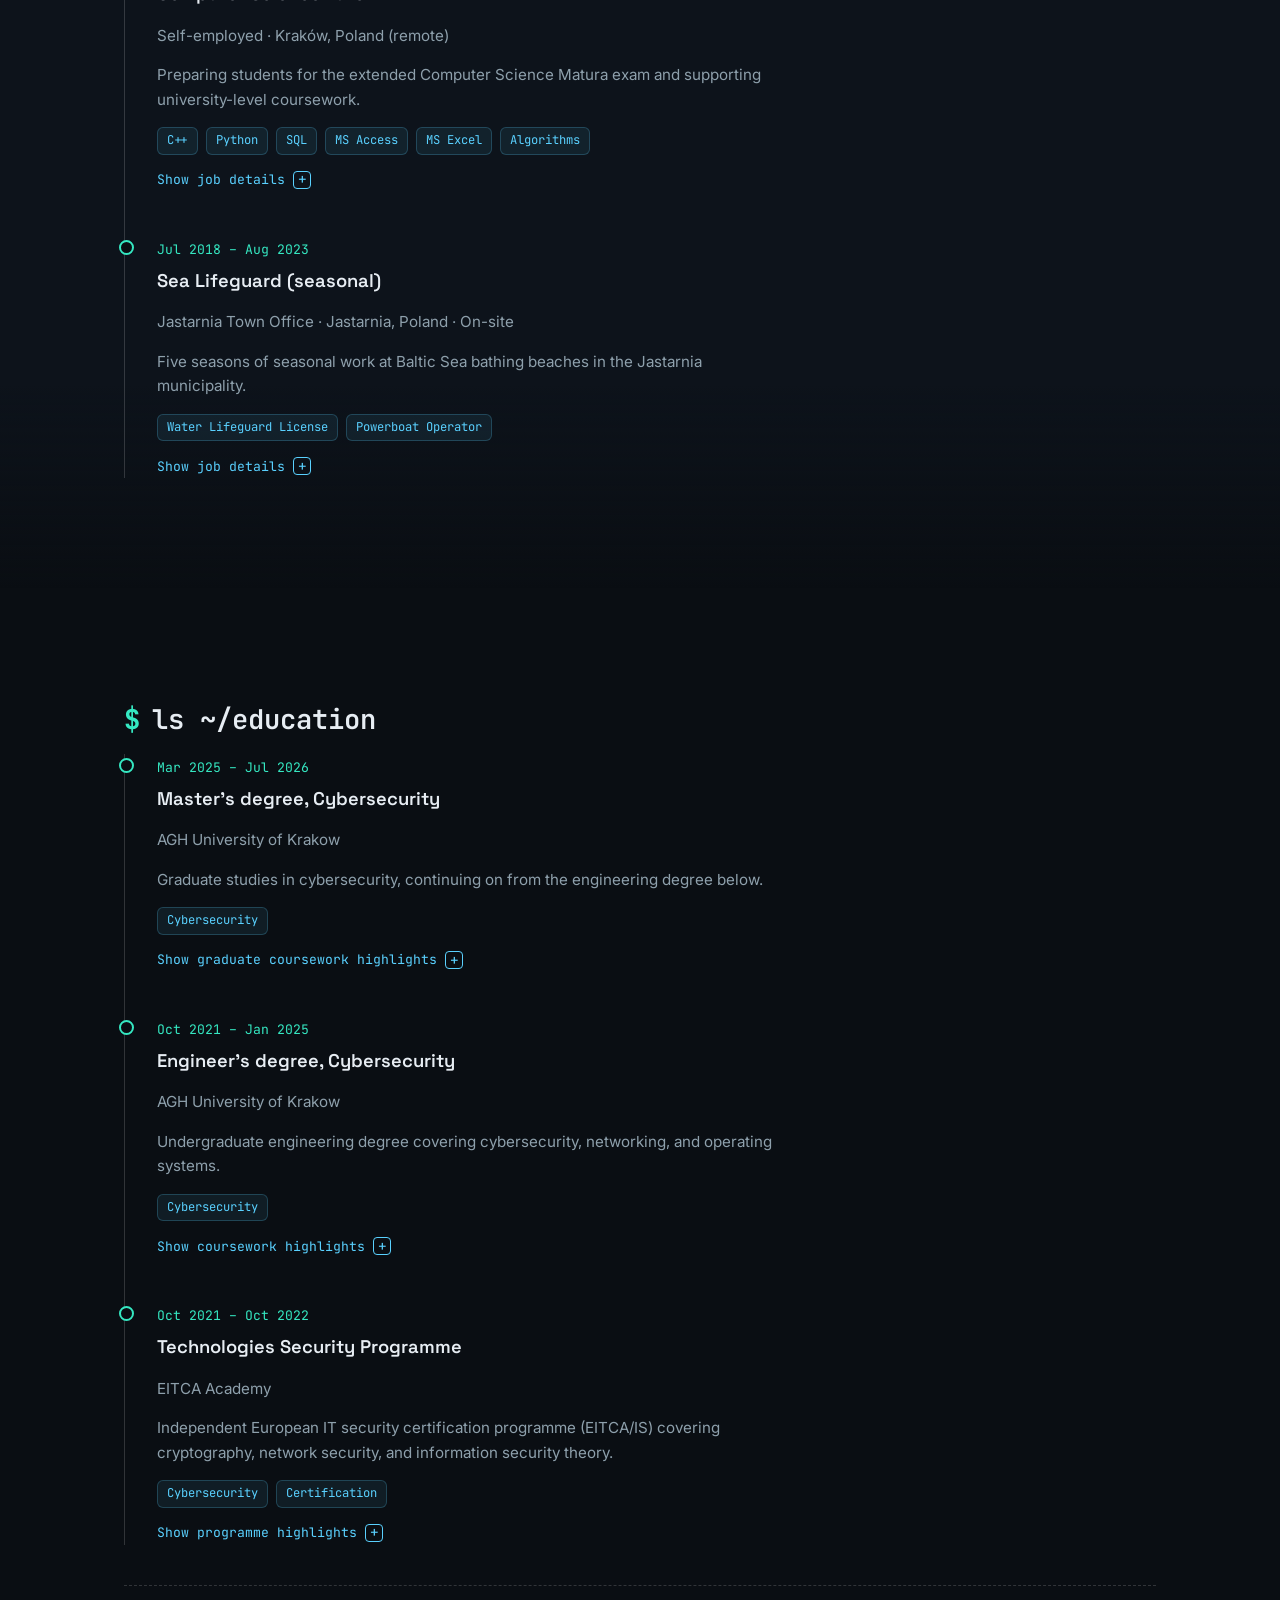
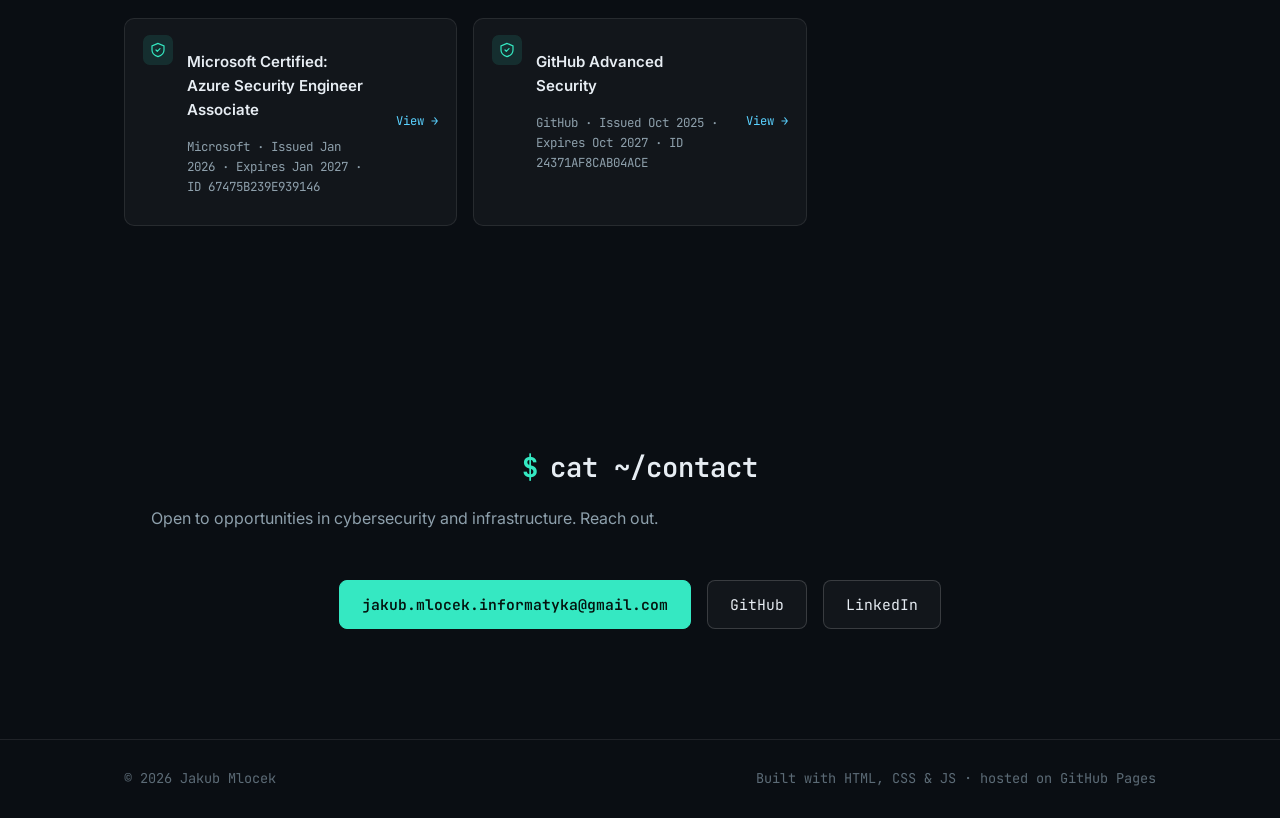
==== commit 77b7ef9d: "revert script version query; highlight clicked nav link immediately" ====
--- a/index.html
+++ b/index.html
@@ -148,6 +148,6 @@
   </div>
 </div>
 
-<script src="js/main.js?v=2"></script>
+<script src="js/main.js"></script>
 </body>
 </html>
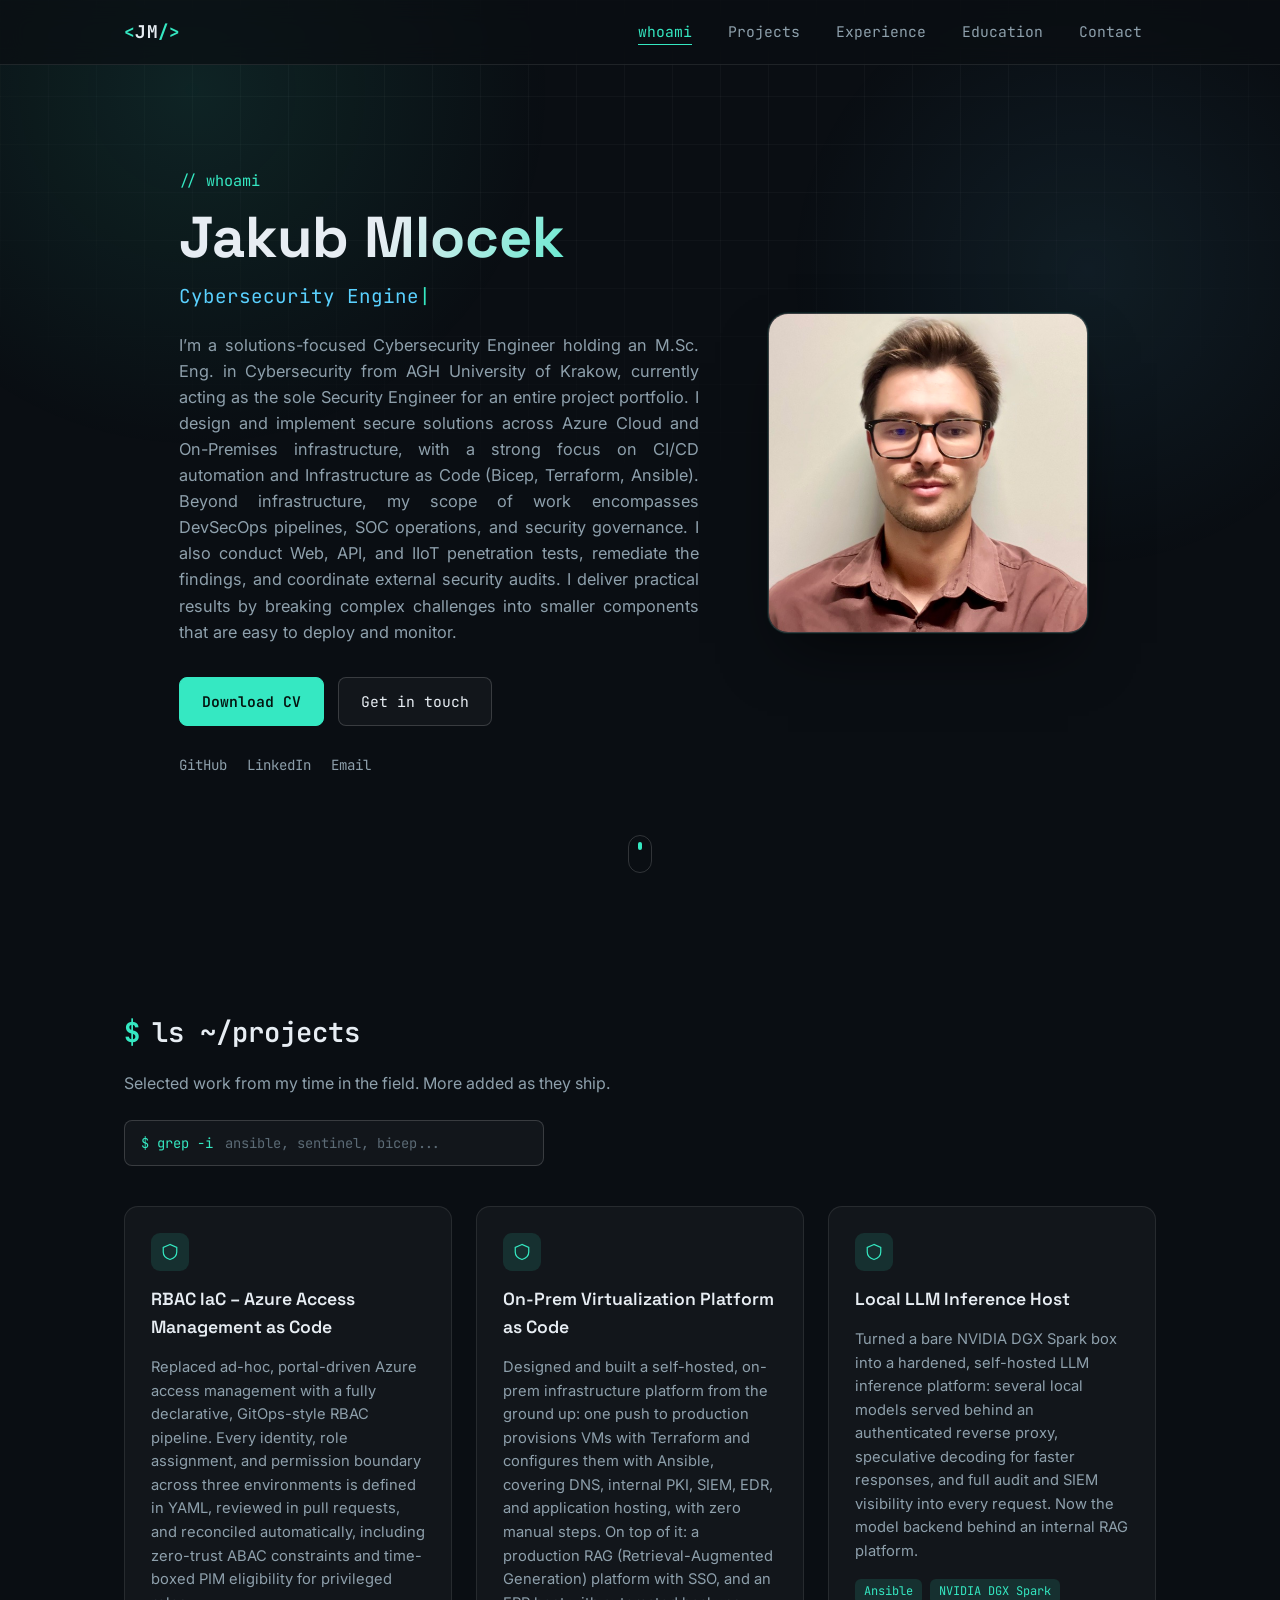
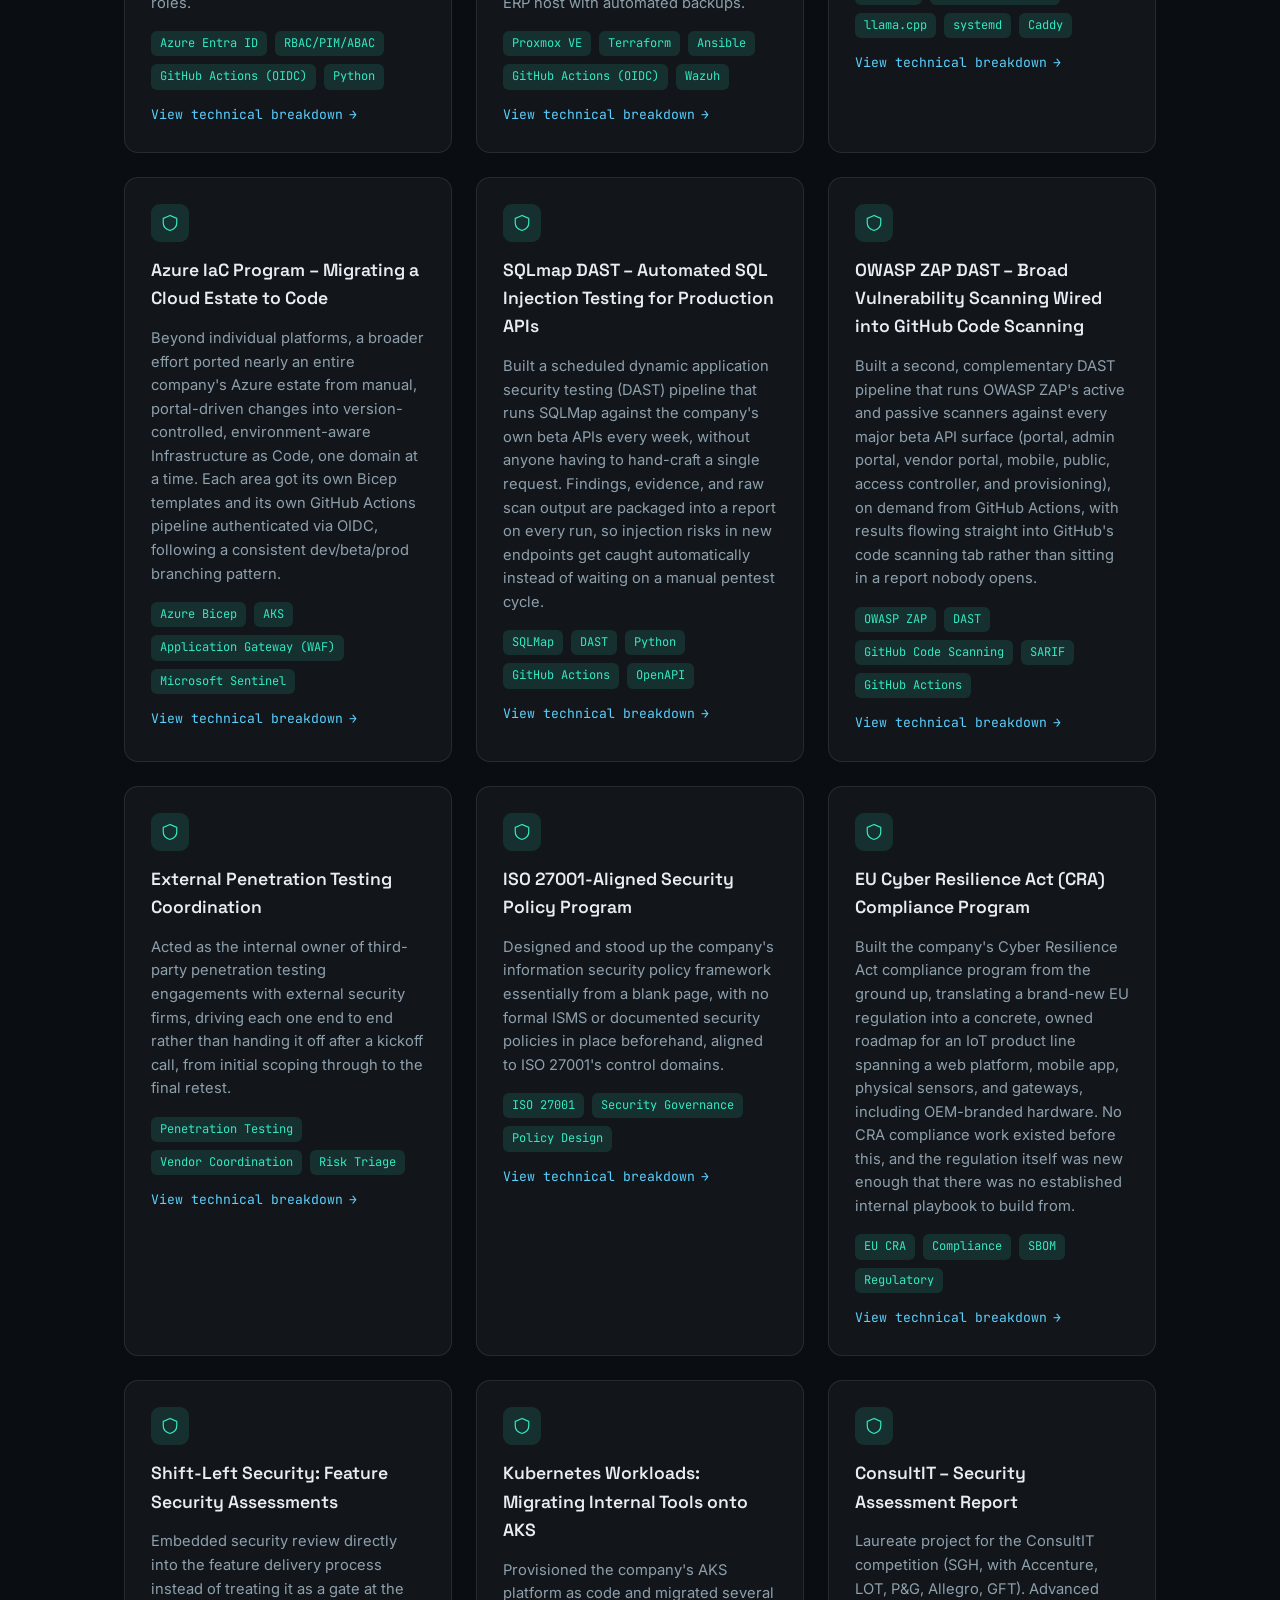
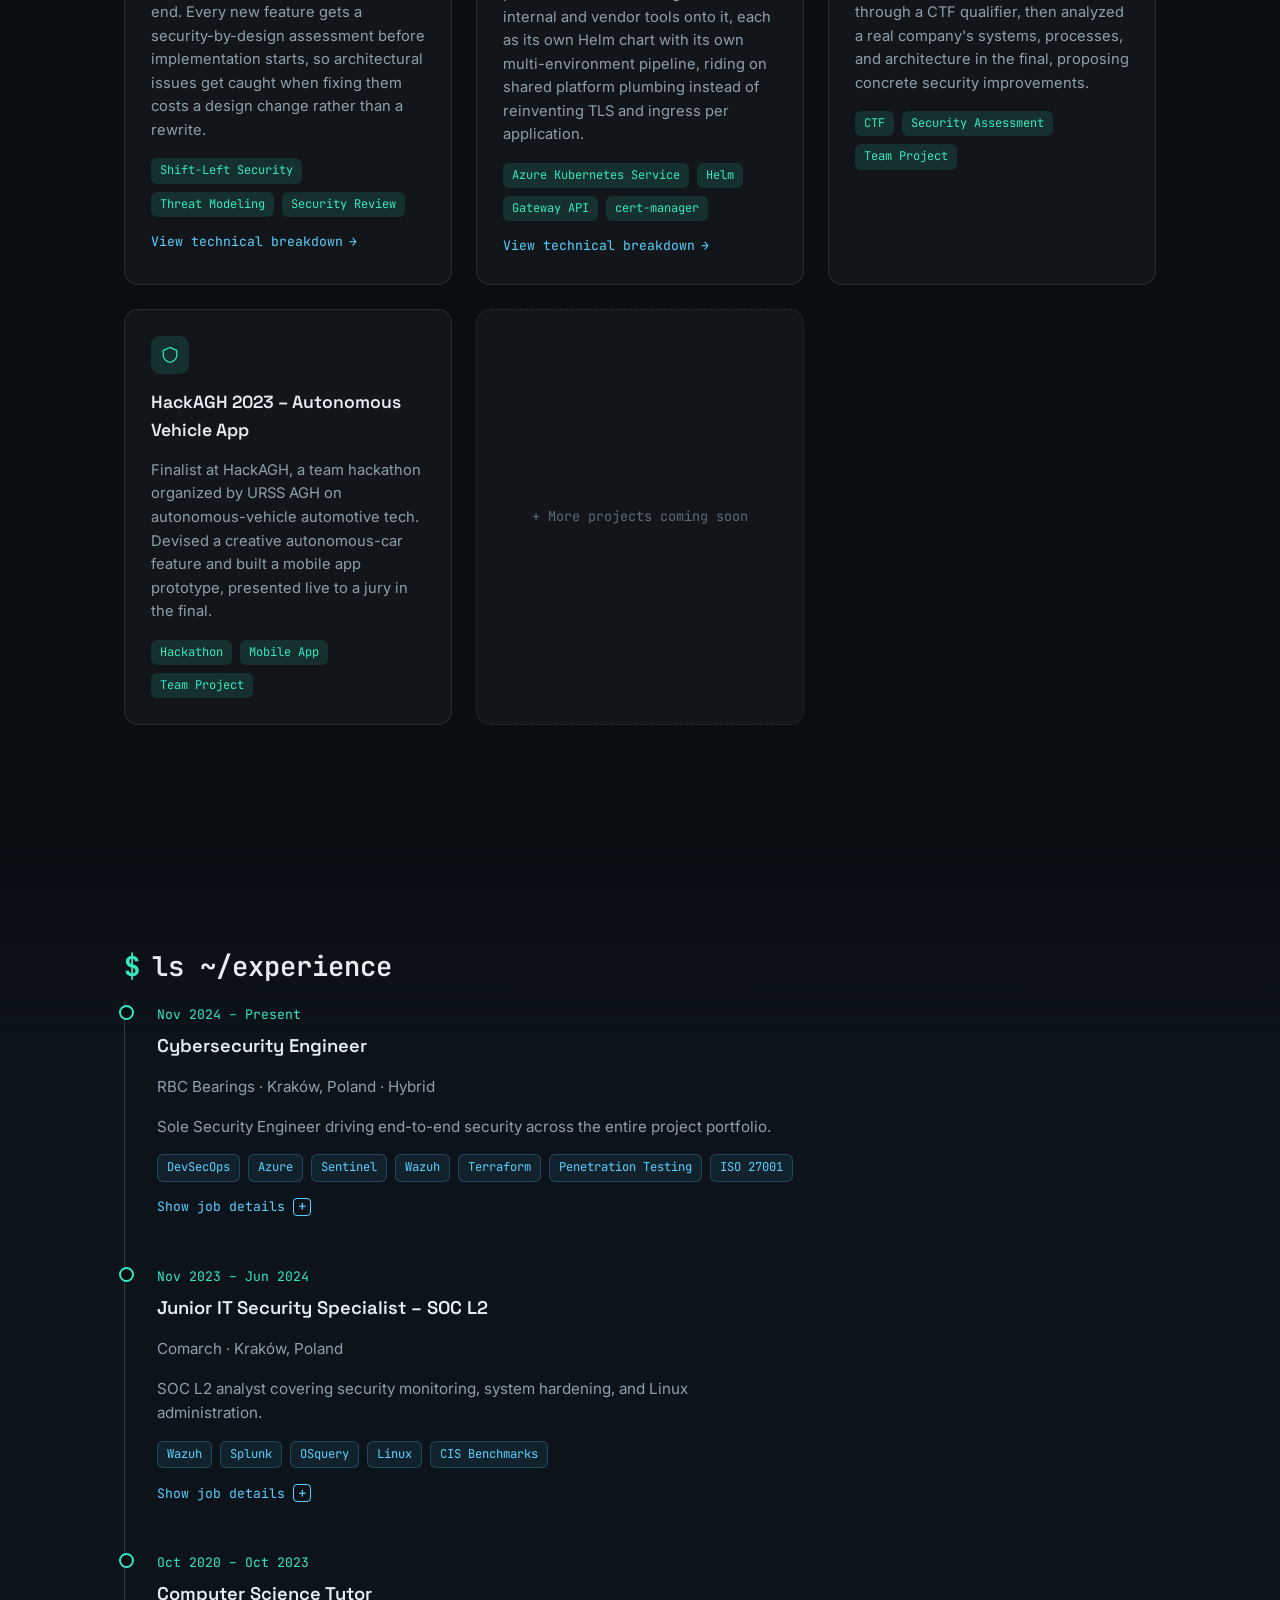
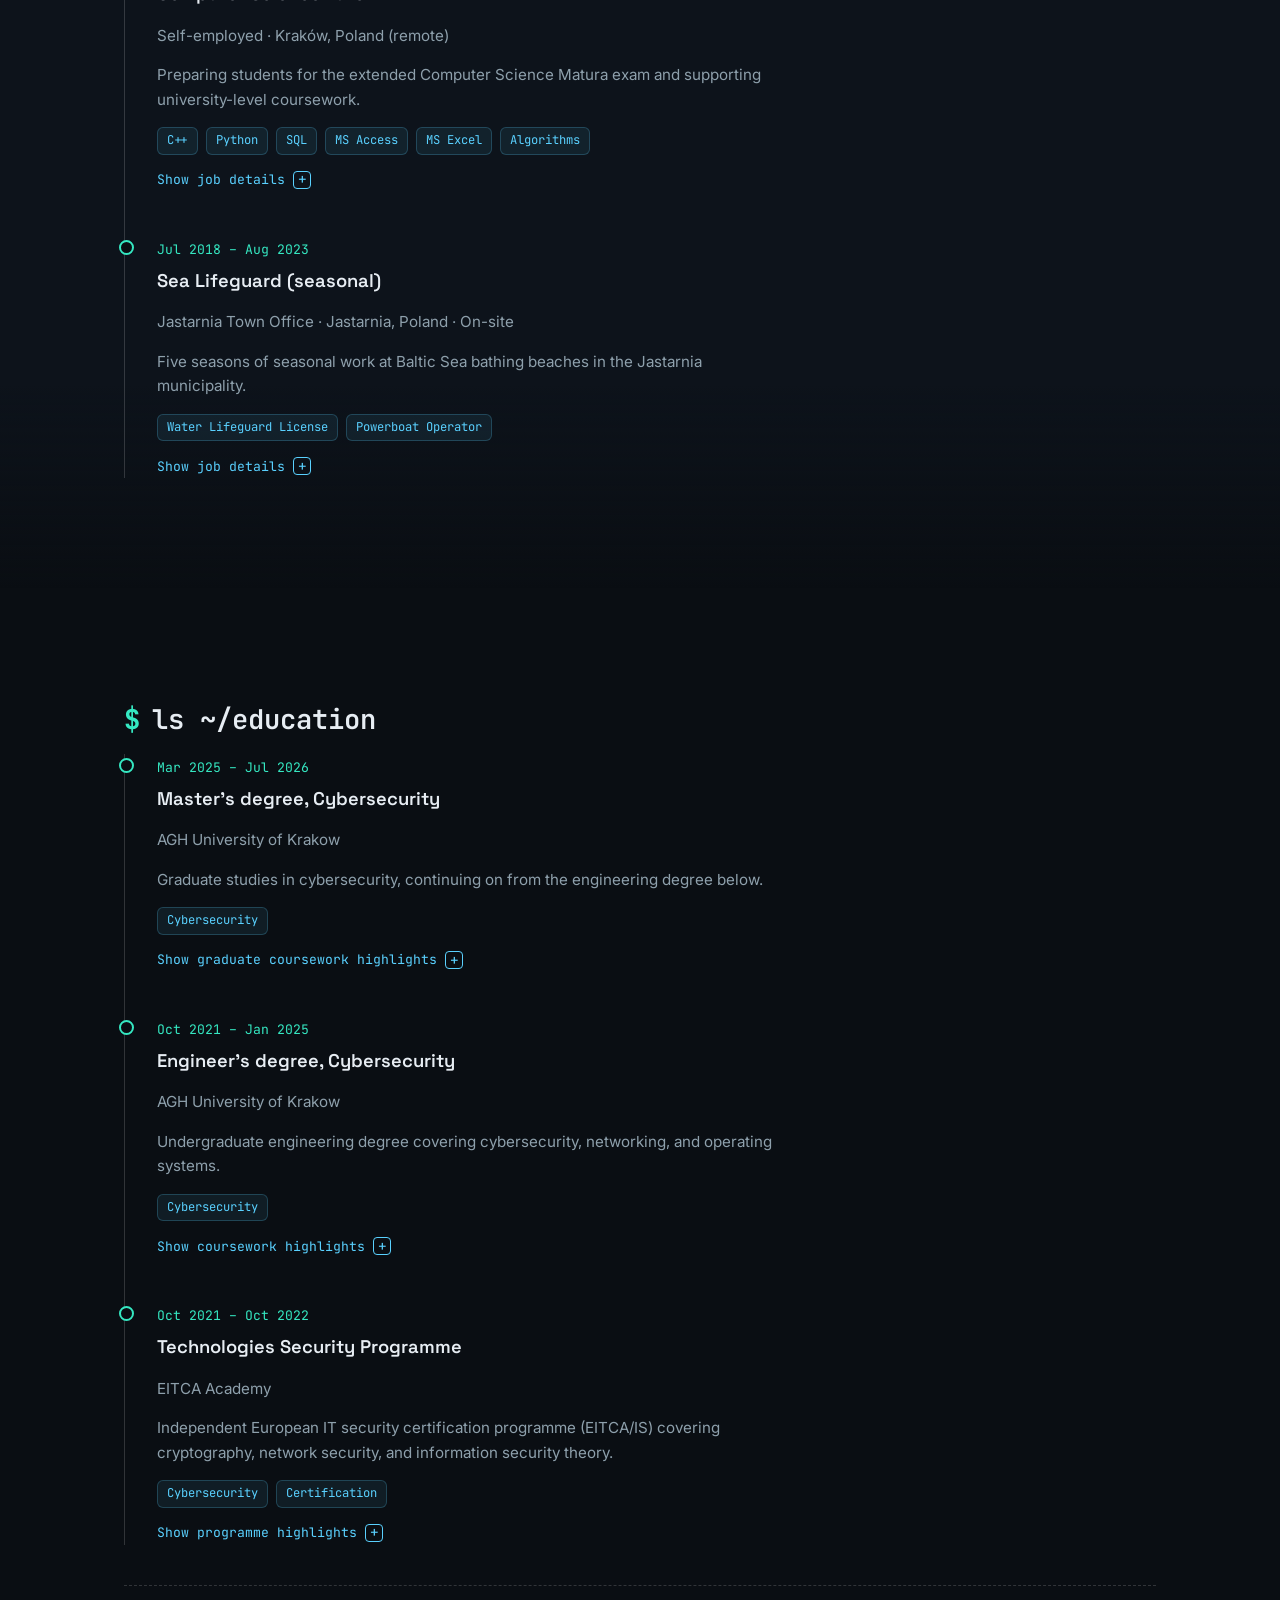
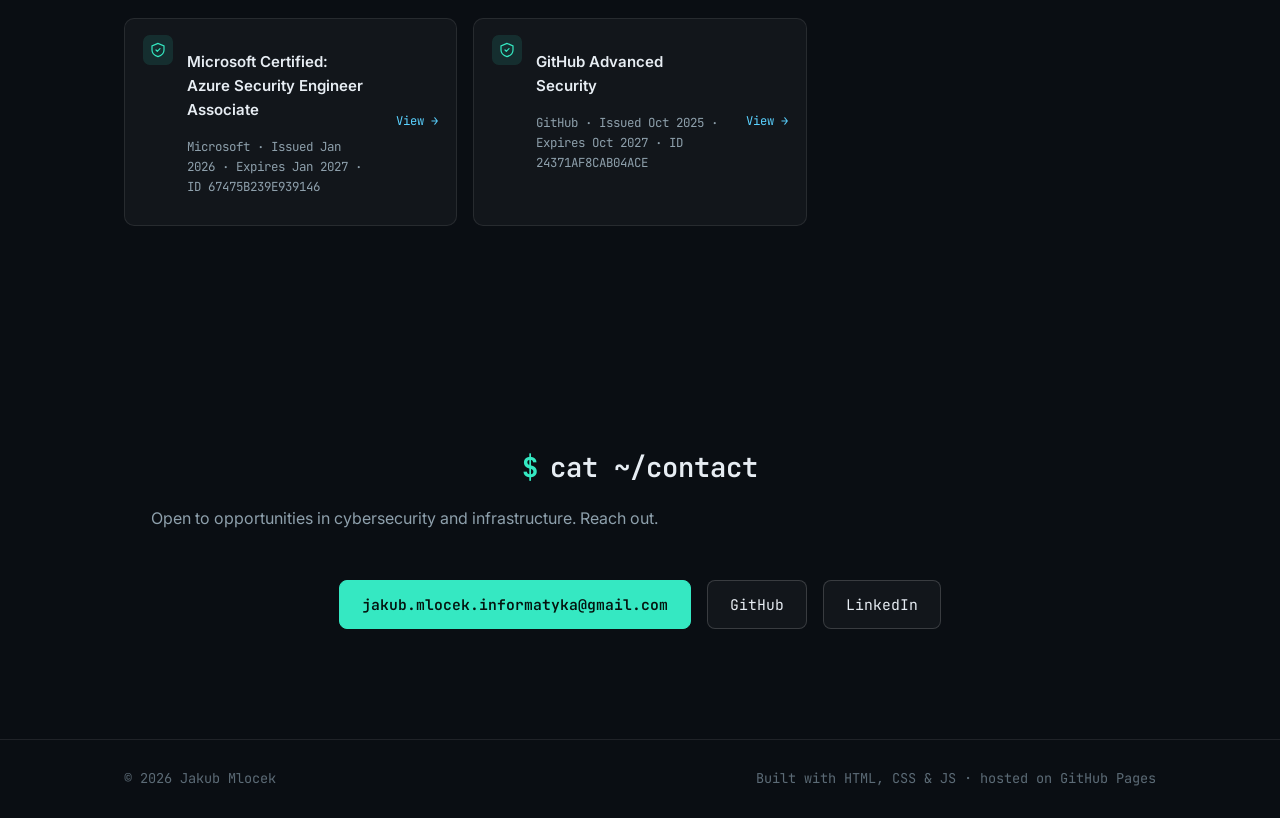
==== commit 64dc2e6d: "rename Home nav link to whoami" ====
--- a/index.html
+++ b/index.html
@@ -26,7 +26,7 @@
       <span></span><span></span><span></span>
     </button>
     <ul class="nav-links" id="navLinks">
-      <li><a href="#home" class="nav-link active" data-nav>Home</a></li>
+      <li><a href="#home" class="nav-link active" data-nav>whoami</a></li>
       <li><a href="#projects" class="nav-link" data-nav>Projects</a></li>
       <li><a href="#experience" class="nav-link" data-nav>Experience</a></li>
       <li><a href="#education" class="nav-link" data-nav>Education</a></li>
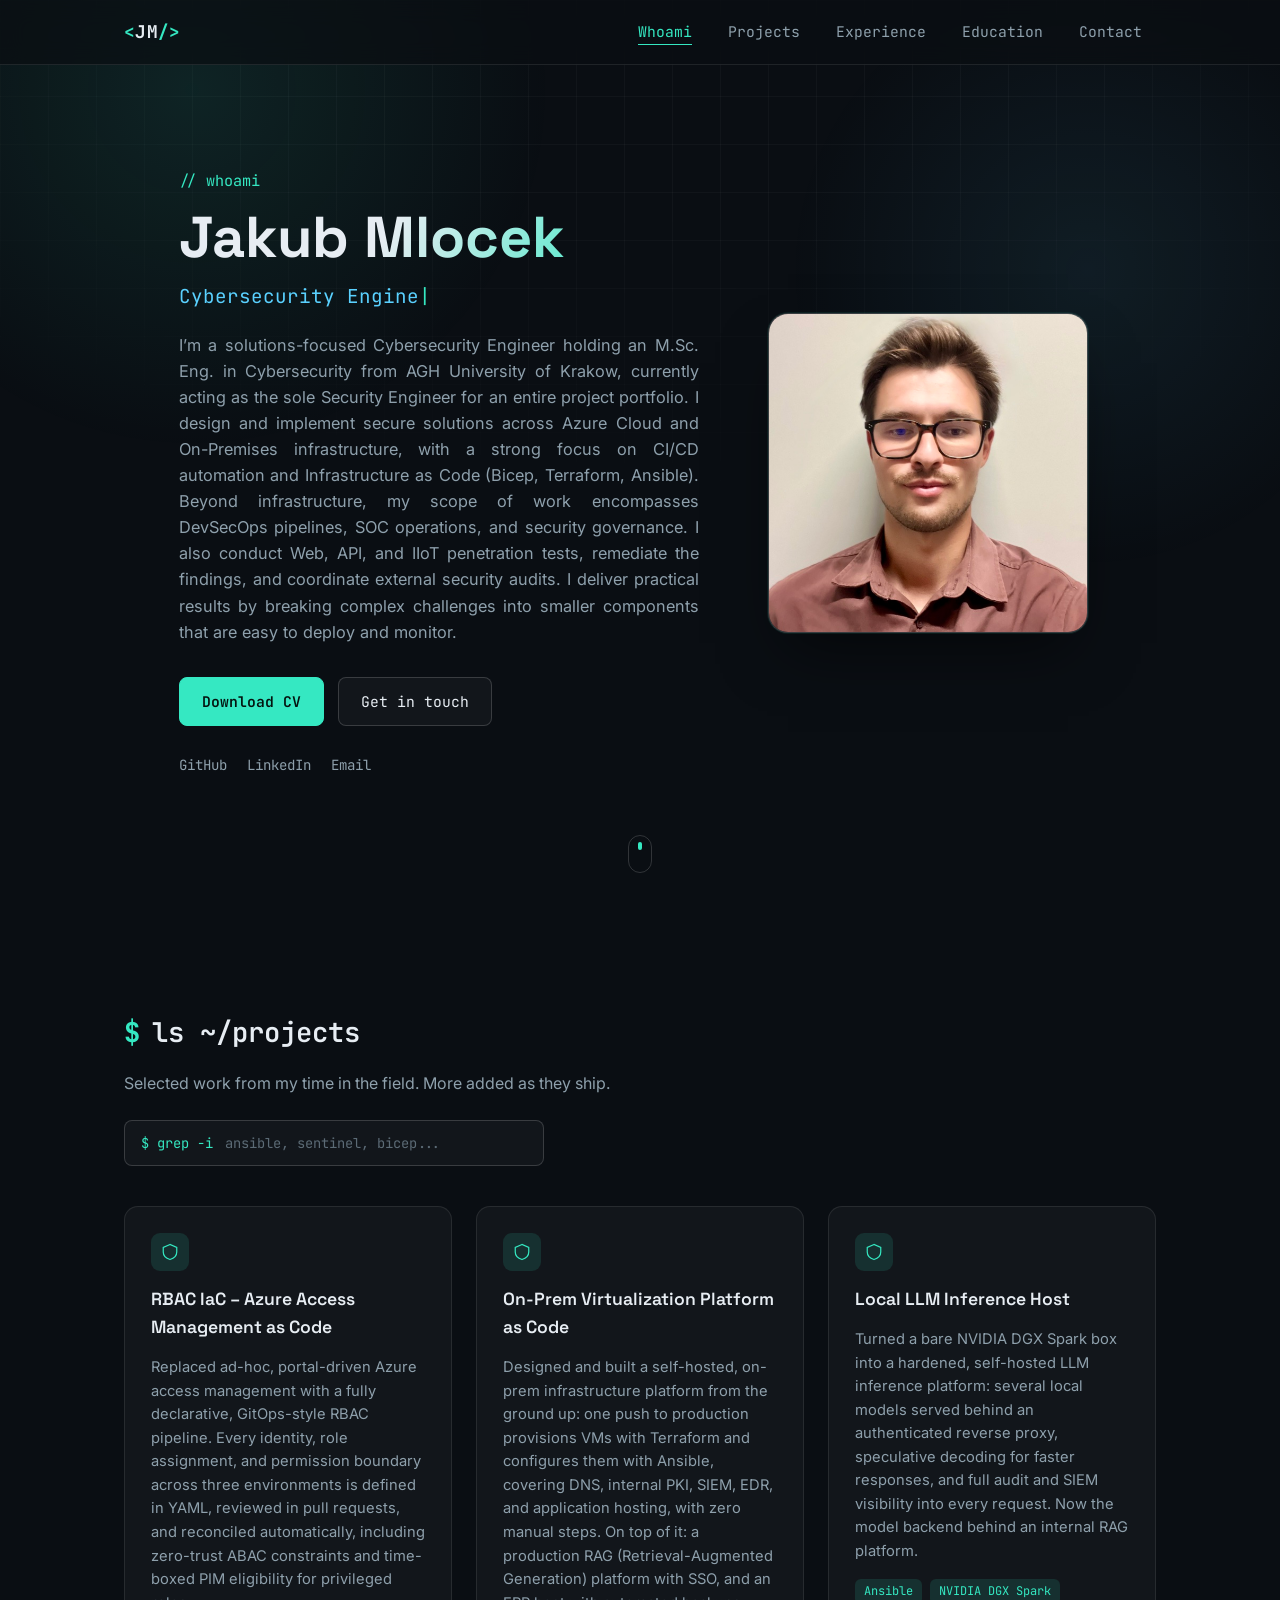
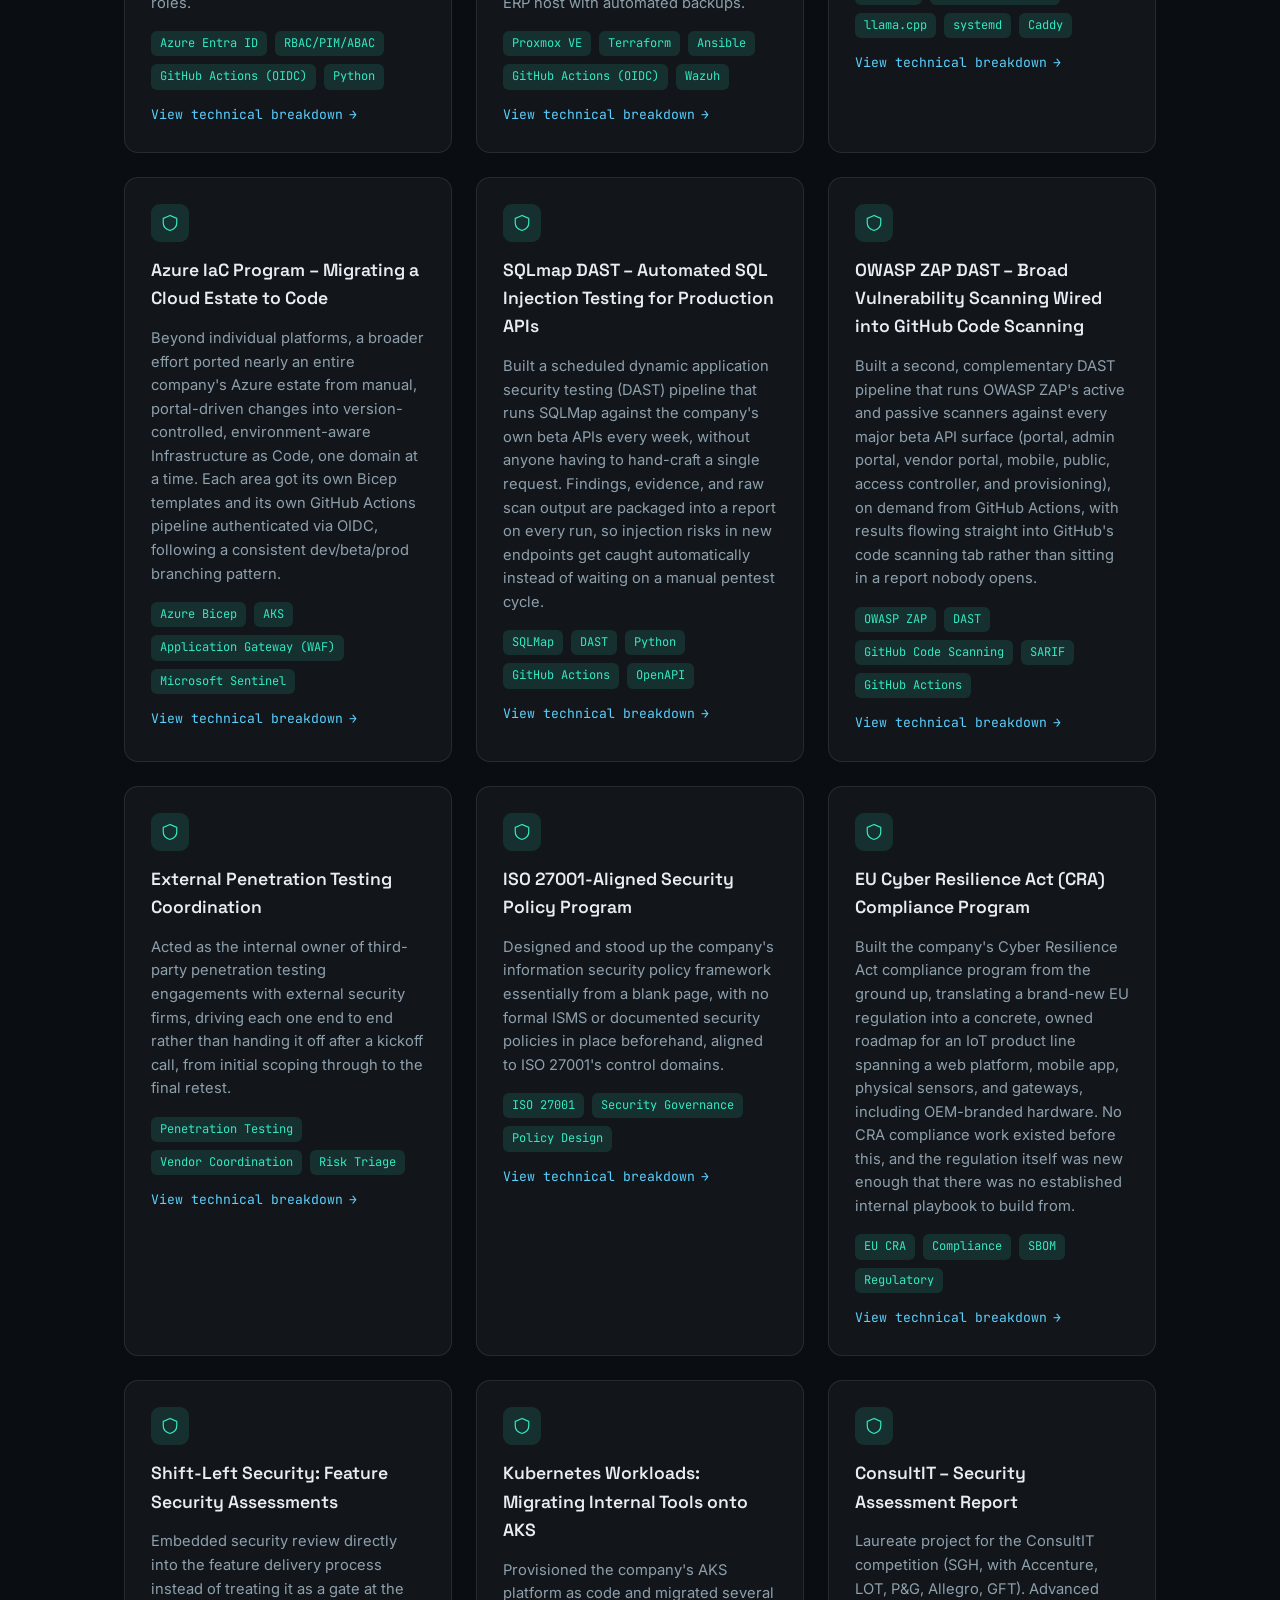
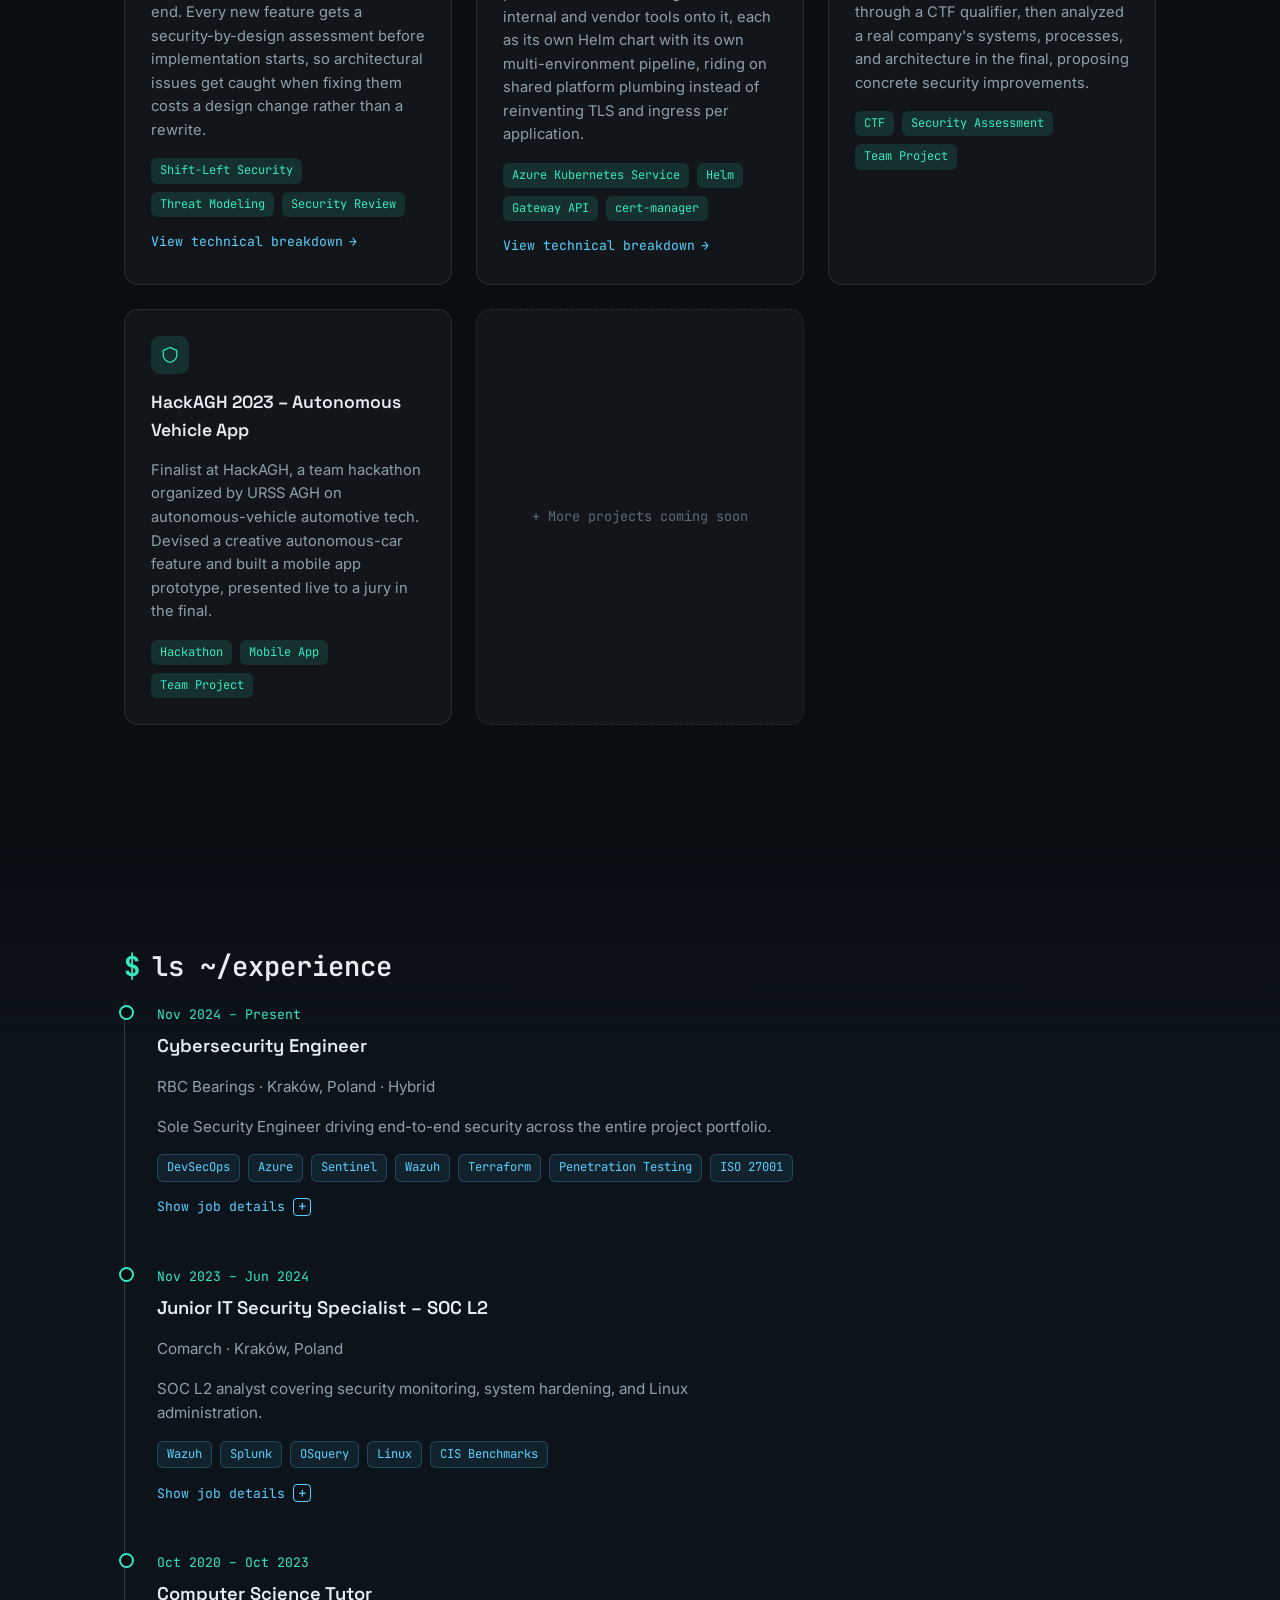
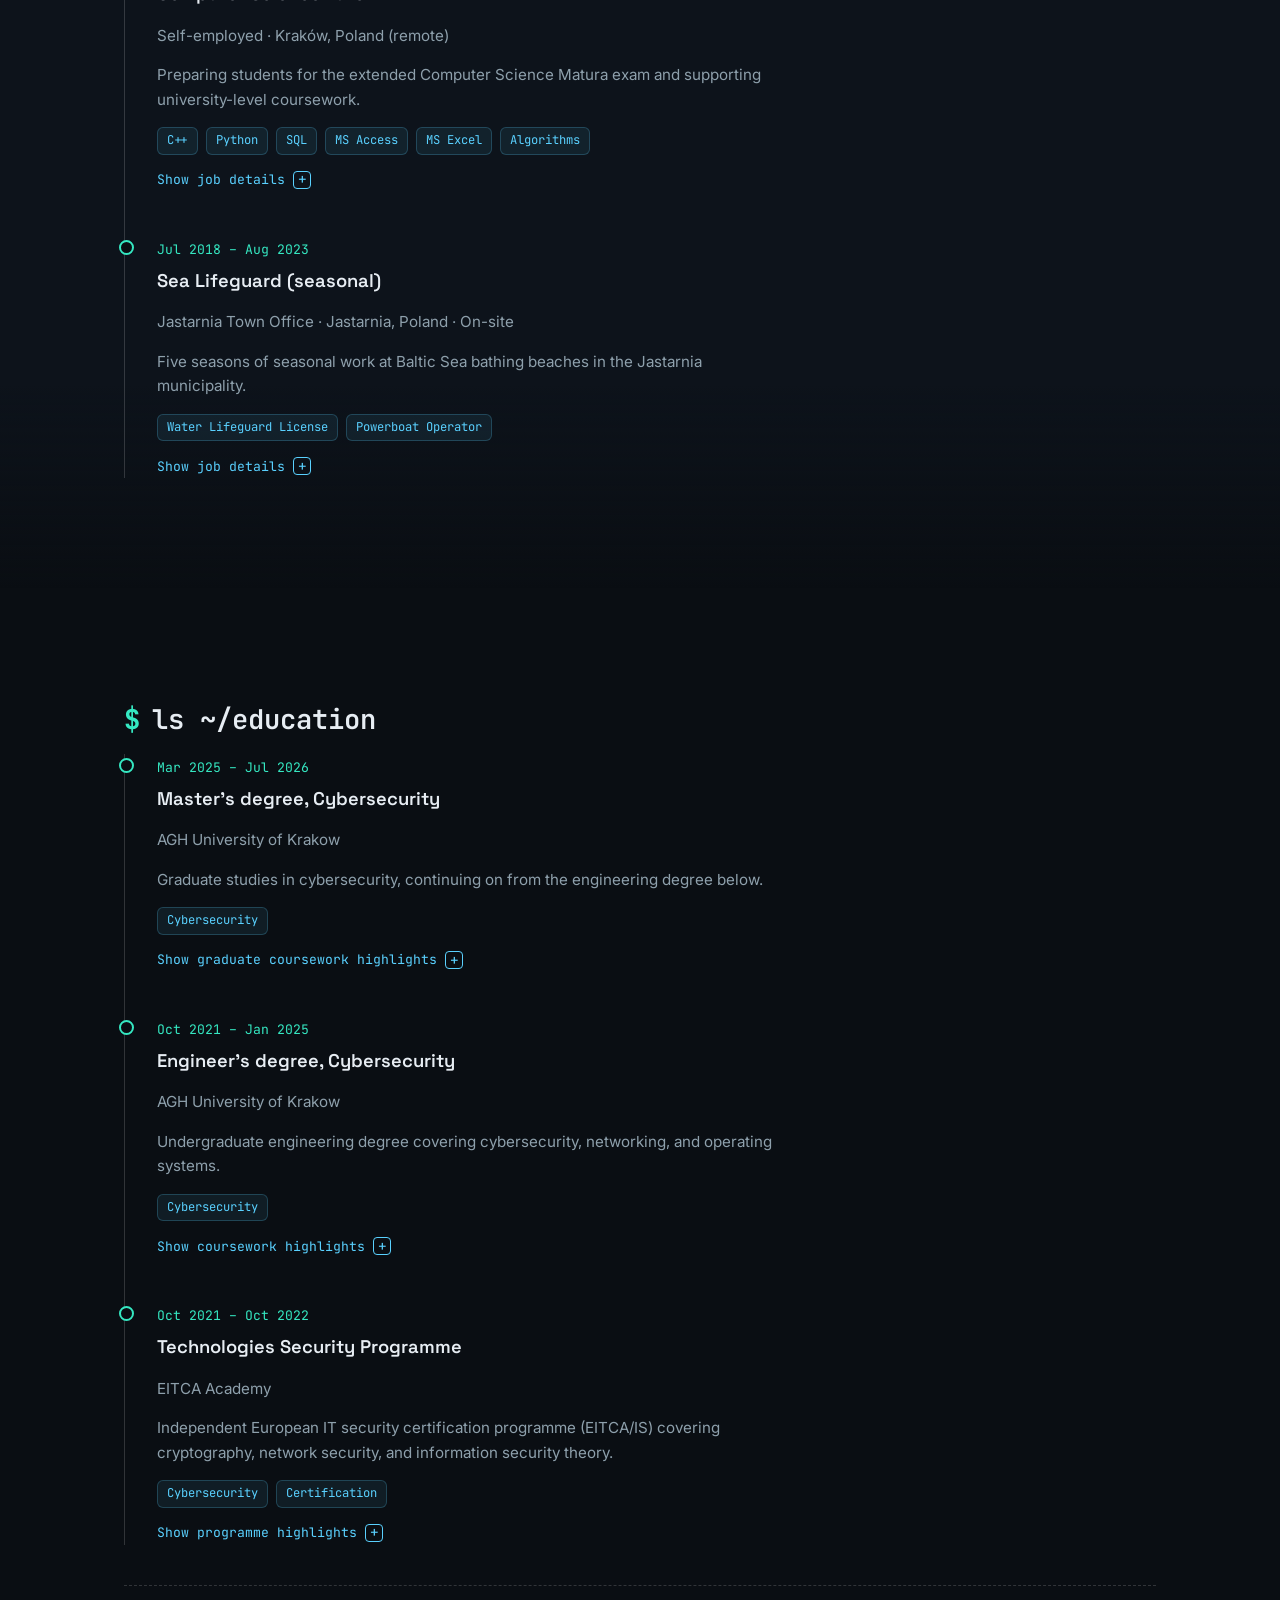
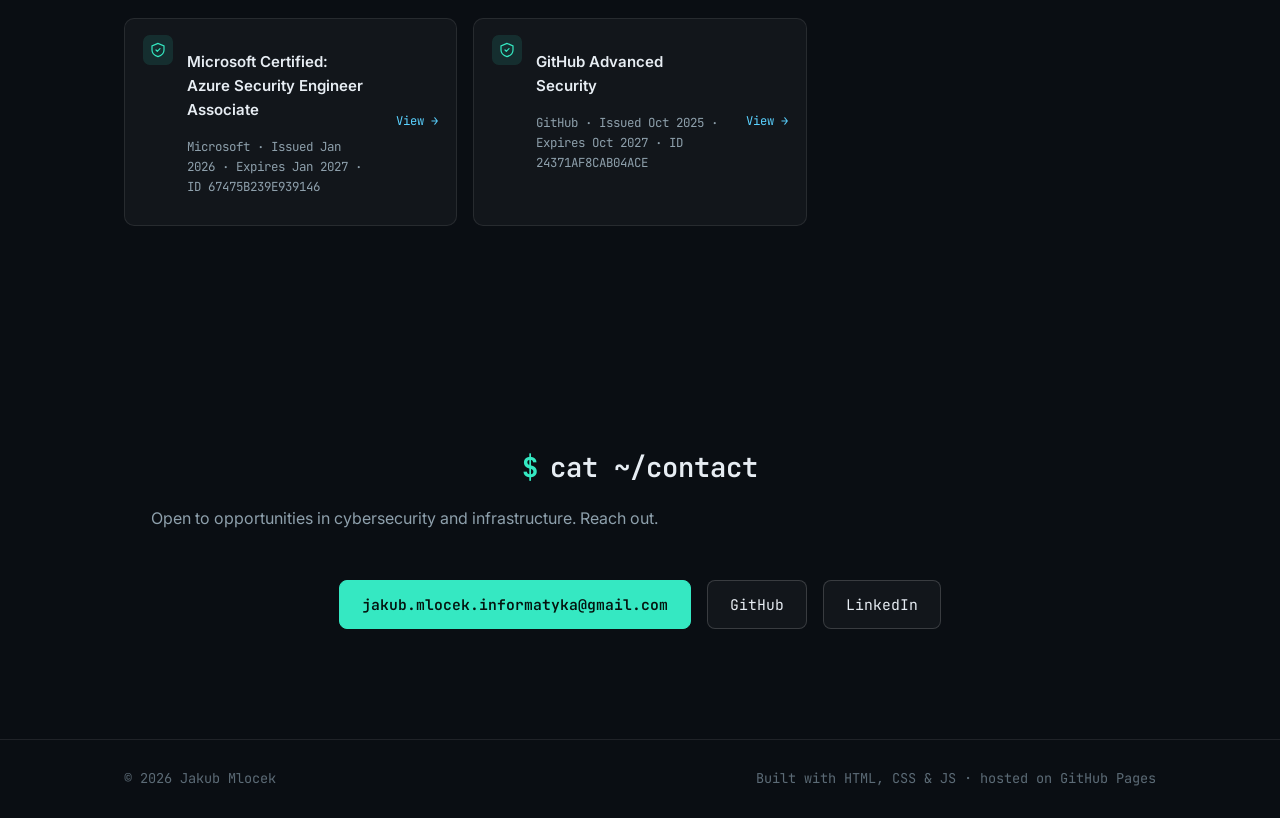
==== commit f87dd949: "capitalize Whoami nav link" ====
--- a/index.html
+++ b/index.html
@@ -26,7 +26,7 @@
       <span></span><span></span><span></span>
     </button>
     <ul class="nav-links" id="navLinks">
-      <li><a href="#home" class="nav-link active" data-nav>whoami</a></li>
+      <li><a href="#home" class="nav-link active" data-nav>Whoami</a></li>
       <li><a href="#projects" class="nav-link" data-nav>Projects</a></li>
       <li><a href="#experience" class="nav-link" data-nav>Experience</a></li>
       <li><a href="#education" class="nav-link" data-nav>Education</a></li>
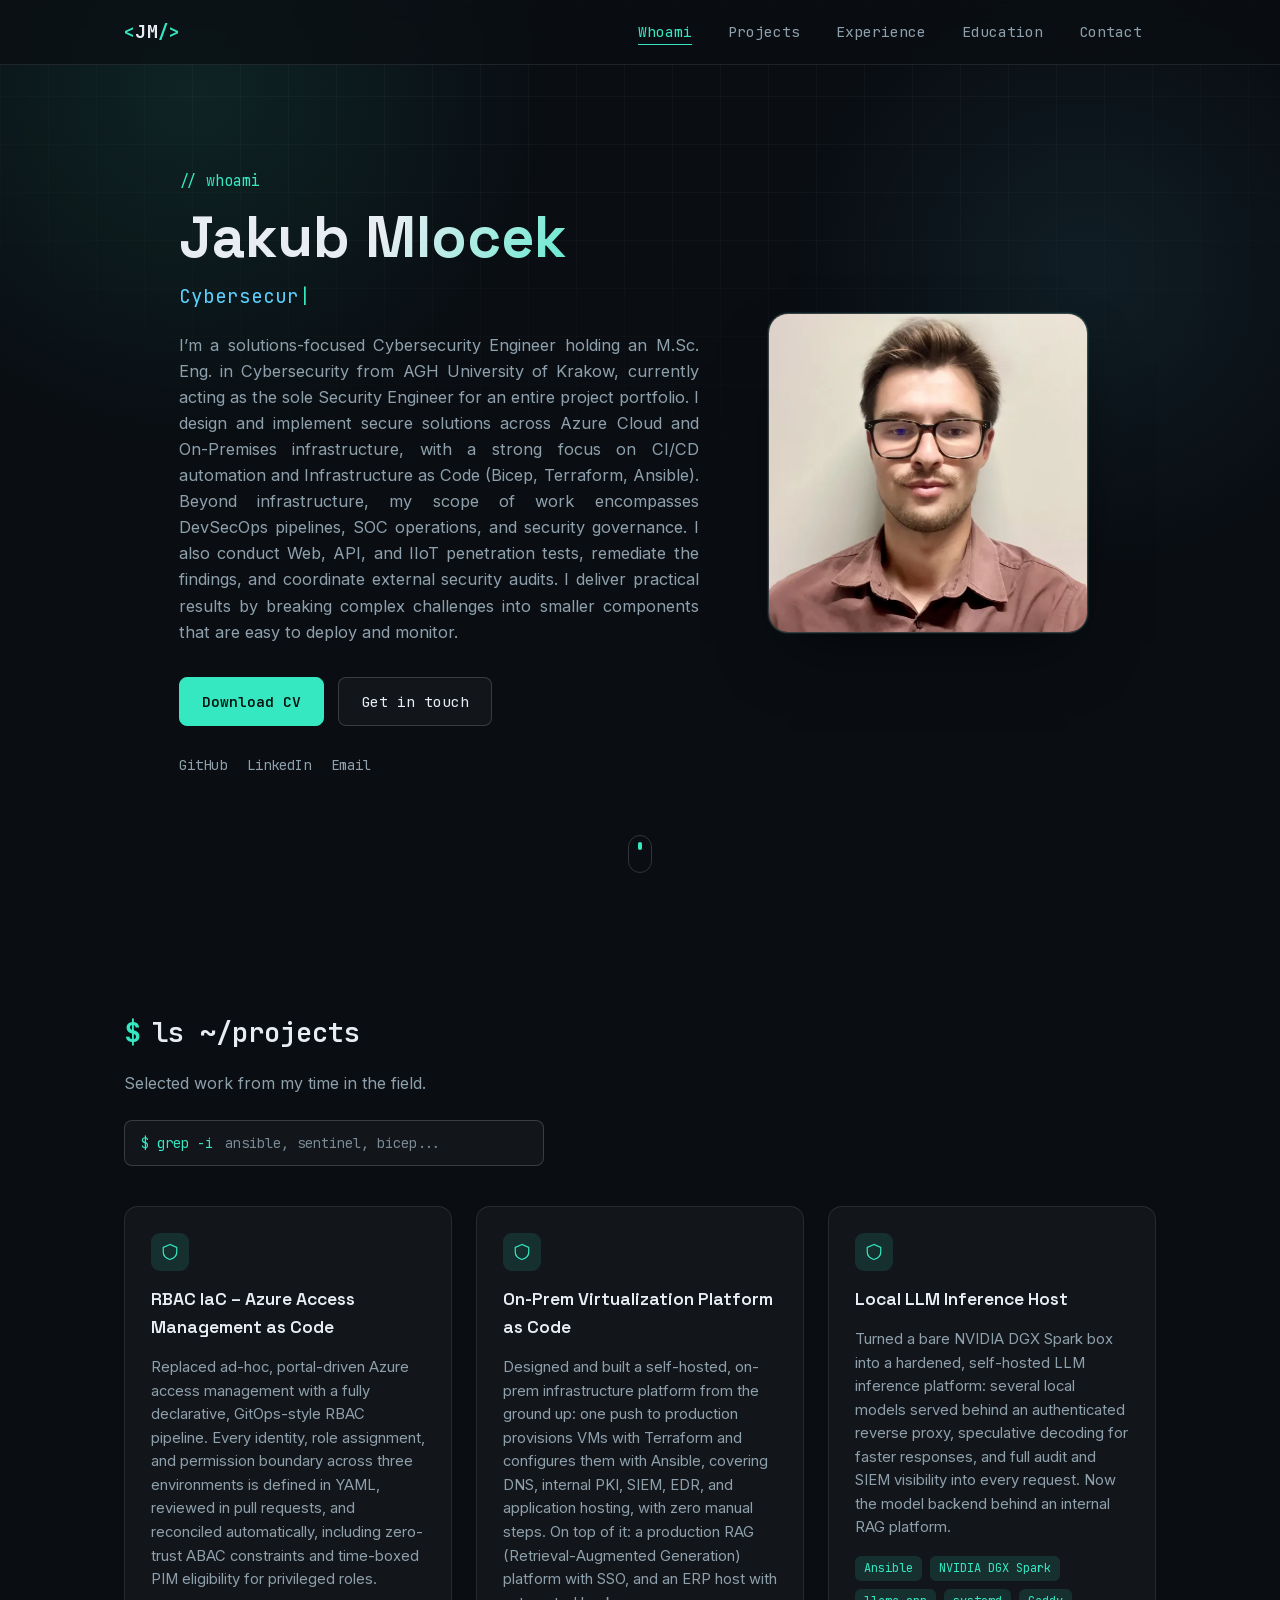
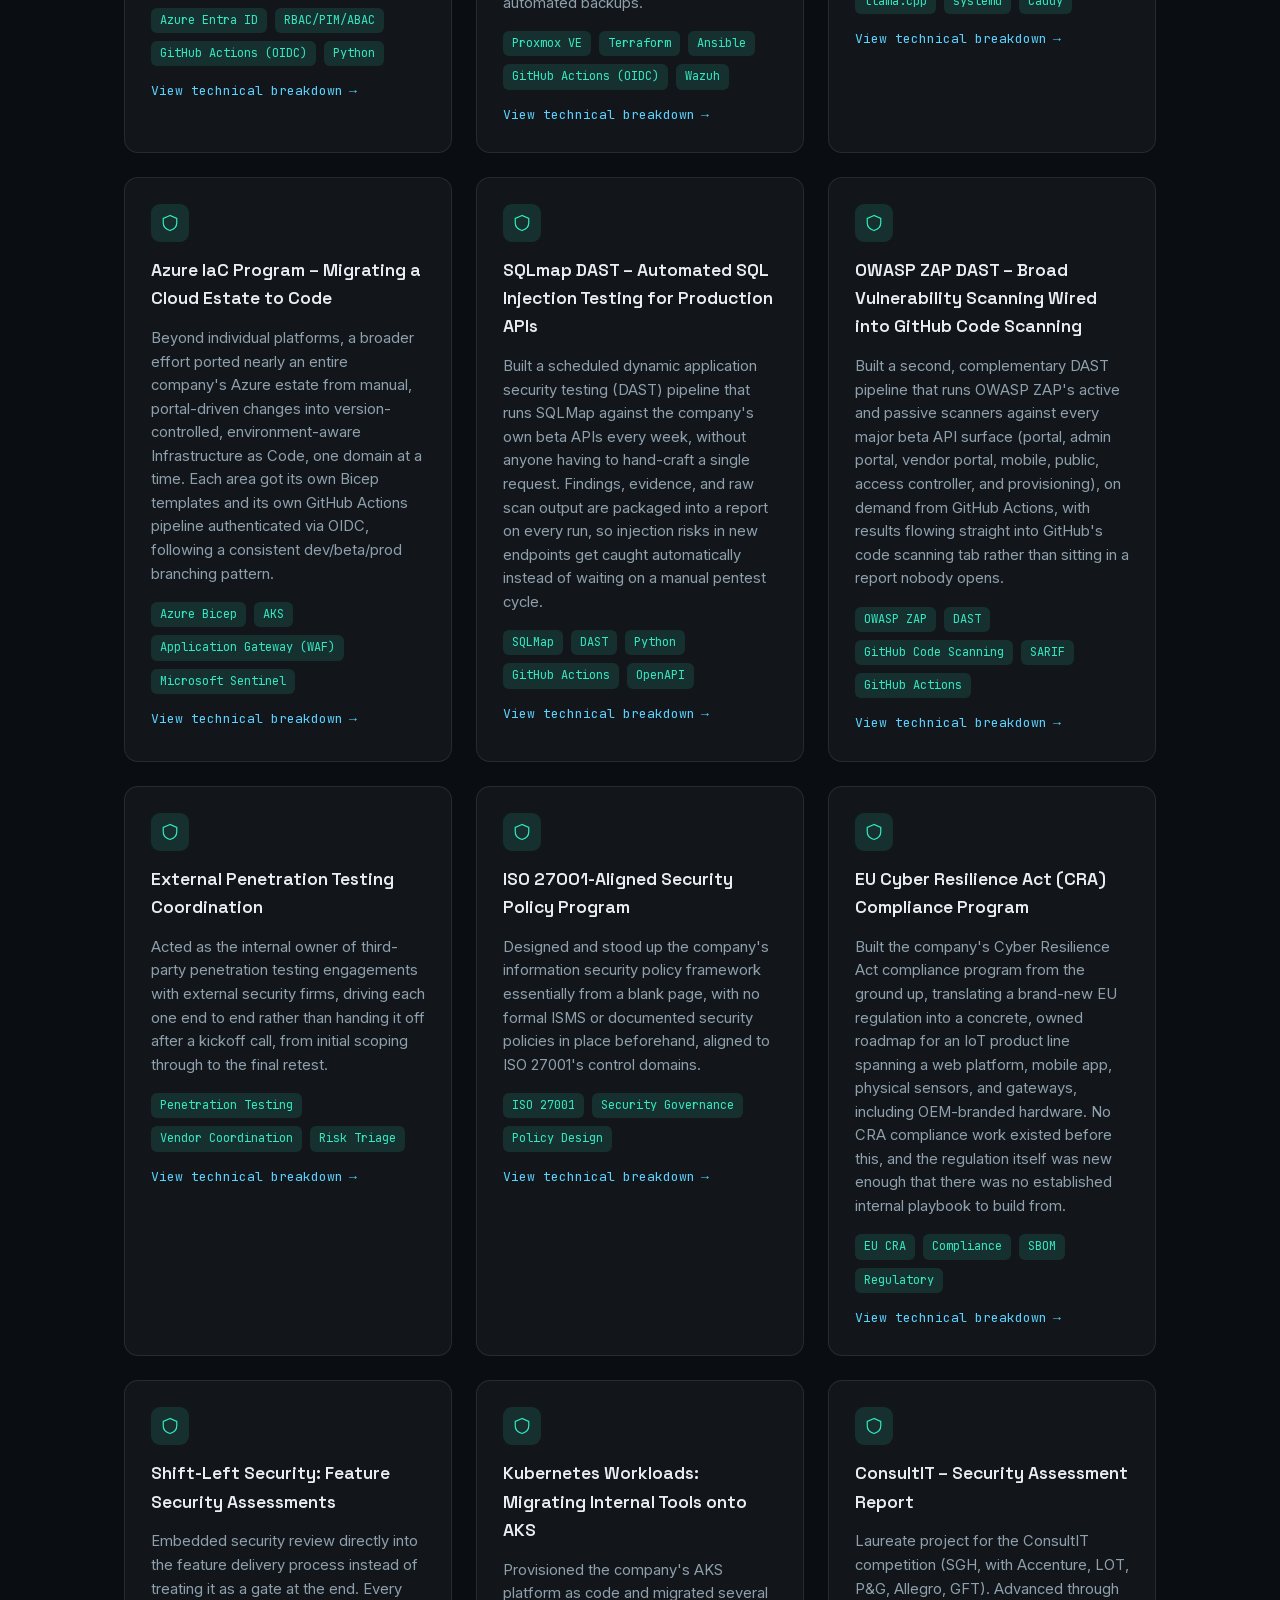
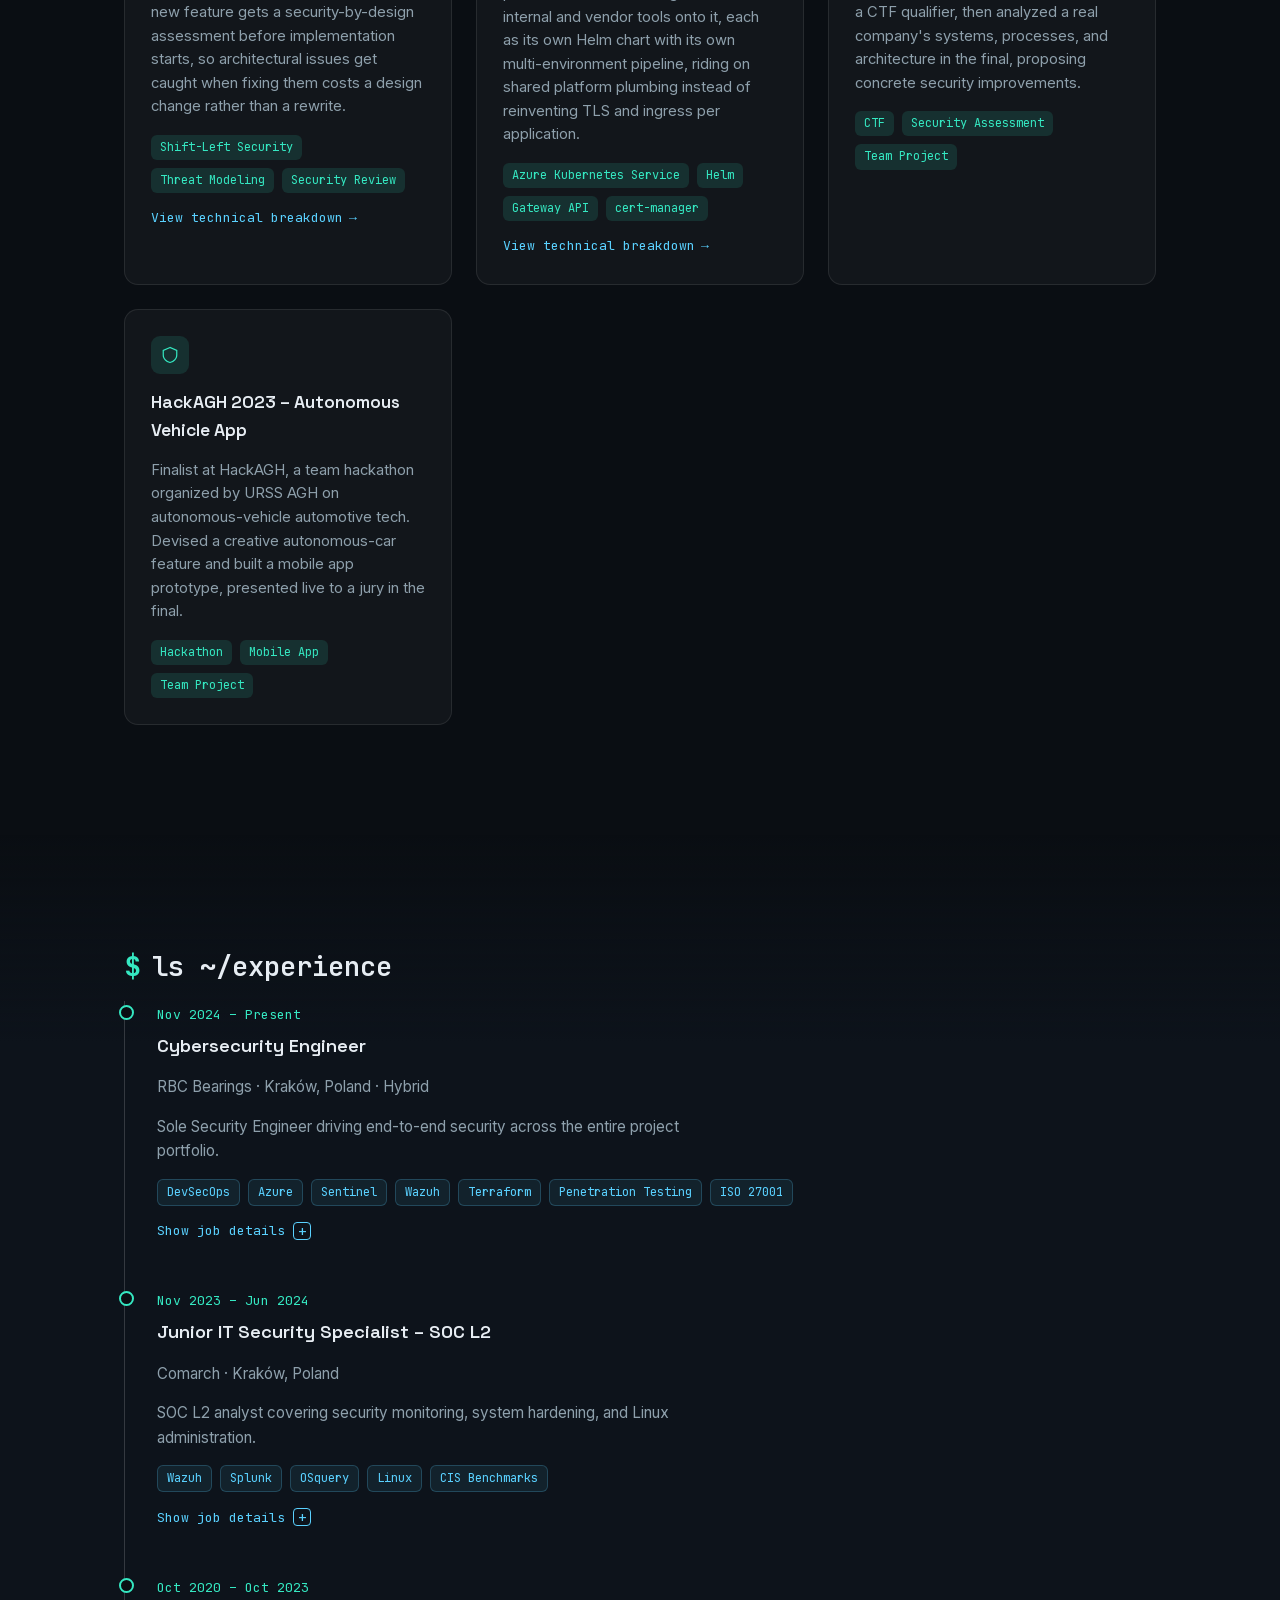
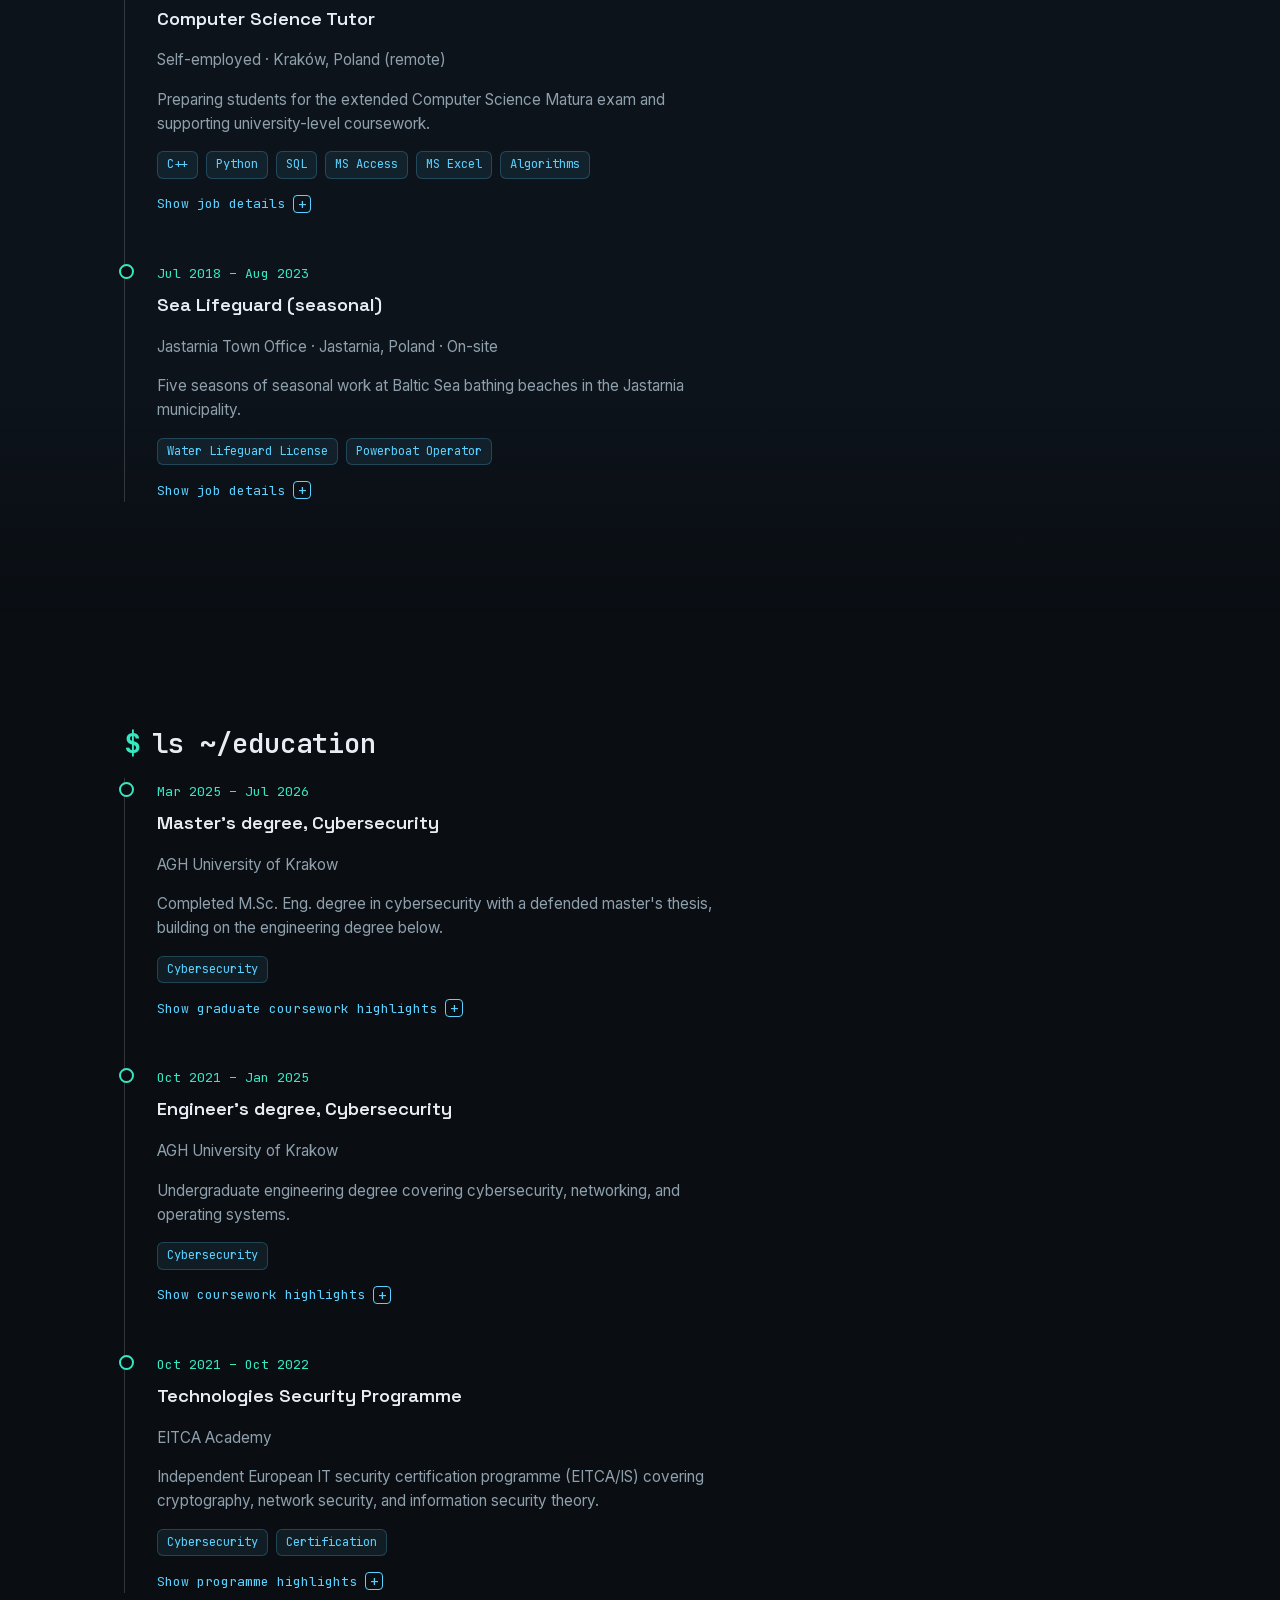
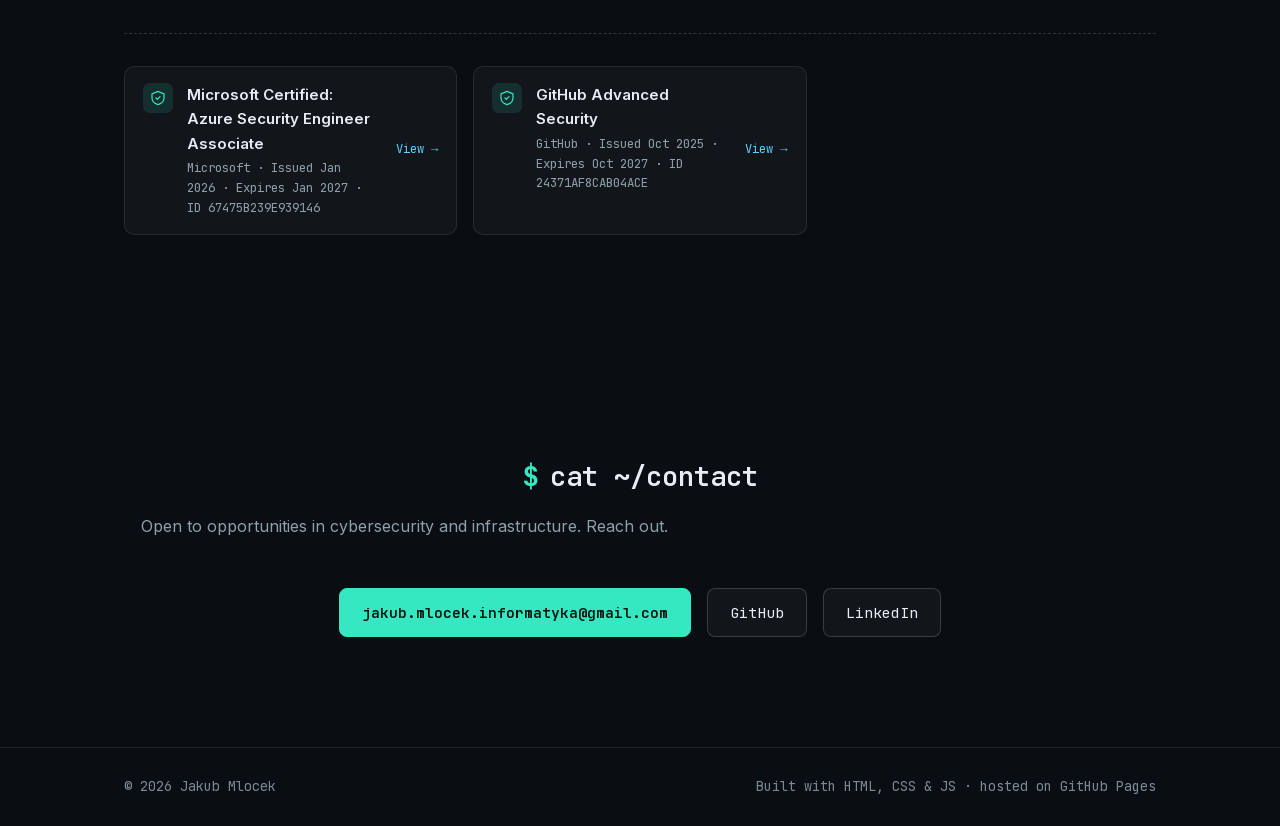
==== commit dbb3237c: "Add CV, strip photo metadata, mark M.Sc. as completed, audit fixes - Add assets/cv.pdf so the "Downl" ====
--- a/index.html
+++ b/index.html
@@ -1,20 +1,54 @@
 <!DOCTYPE html>
-<html lang="en">
+<html lang="en" class="no-js">
 <head>
 <meta charset="UTF-8">
 <meta name="viewport" content="width=device-width, initial-scale=1.0">
 <title>Jakub Mlocek · Cybersecurity Engineer</title>
-<meta name="description" content="Jakub Mlocek · Solutions-focused Cybersecurity Engineer (M.Sc. Eng.) specializing in Azure Cloud, On-Premises, and DevSecOps. Portfolio, CV, and projects.">
+<script>document.documentElement.className = "js";</script>
+<meta name="description" content="Jakub Mlocek (Jakub Młocek) · Solutions-focused Cybersecurity Engineer (M.Sc. Eng.) specializing in Azure Cloud, On-Premises, and DevSecOps. Portfolio, CV, and projects.">
 
 <link rel="icon" href="data:image/svg+xml,<svg xmlns=%22http://www.w3.org/2000/svg%22 viewBox=%220 0 100 100%22><text y=%22.9em%22 font-size=%2290%22>🛡️</text></svg>">
 
-<link rel="preconnect" href="https://fonts.googleapis.com">
-<link rel="preconnect" href="https://fonts.gstatic.com" crossorigin>
-<link href="https://fonts.googleapis.com/css2?family=Inter:wght@400;500;600&family=JetBrains+Mono:wght@400;500;700&family=Space+Grotesk:wght@400;500;600;700&display=swap" rel="stylesheet">
+<link rel="canonical" href="https://jakubmlocek.github.io/jakubmlocekpage/">
 
+<meta property="og:type" content="profile">
+<meta property="og:site_name" content="Jakub Mlocek">
+<meta property="og:title" content="Jakub Mlocek · Cybersecurity Engineer">
+<meta property="og:description" content="Cybersecurity Engineer (M.Sc. Eng.) working across Azure Cloud, On-Premises, and DevSecOps. Projects, experience, and CV.">
+<meta property="og:url" content="https://jakubmlocek.github.io/jakubmlocekpage/">
+<meta property="og:image" content="https://jakubmlocek.github.io/jakubmlocekpage/assets/profile.jpg">
+<meta property="og:image:width" content="600">
+<meta property="og:image:height" content="800">
+<meta property="og:image:alt" content="Portrait of Jakub Mlocek">
+<meta name="twitter:card" content="summary">
+<meta name="twitter:title" content="Jakub Mlocek · Cybersecurity Engineer">
+<meta name="twitter:description" content="Cybersecurity Engineer (M.Sc. Eng.) working across Azure Cloud, On-Premises, and DevSecOps.">
+<meta name="twitter:image" content="https://jakubmlocek.github.io/jakubmlocekpage/assets/profile.jpg">
+
+<script type="application/ld+json">
+{
+  "@context": "https://schema.org",
+  "@type": "Person",
+  "name": "Jakub Mlocek",
+  "alternateName": "Jakub Młocek",
+  "jobTitle": "Cybersecurity Engineer",
+  "url": "https://jakubmlocek.github.io/jakubmlocekpage/",
+  "image": "https://jakubmlocek.github.io/jakubmlocekpage/assets/profile.jpg",
+  "alumniOf": { "@type": "CollegeOrUniversity", "name": "AGH University of Krakow" },
+  "sameAs": [
+    "https://github.com/JakubMlocek",
+    "https://pl.linkedin.com/in/jakub-m%C5%82ocek-239951228"
+  ]
+}
+</script>
+
+<link rel="preload" href="assets/fonts/inter-latin.woff2" as="font" type="font/woff2" crossorigin>
+<link rel="stylesheet" href="css/fonts.css">
 <link rel="stylesheet" href="css/style.css">
 </head>
 <body>
+
+<a href="#main" class="skip-link">Skip to content</a>
 
 <div class="bg-grid" aria-hidden="true"></div>
 <div class="bg-glow" aria-hidden="true"></div>
@@ -22,7 +56,7 @@
 <header class="nav-wrap">
   <nav class="nav container">
     <a href="#home" class="brand"><span class="brand-bracket">&lt;</span>JM<span class="brand-bracket">/&gt;</span></a>
-    <button class="nav-toggle" id="navToggle" aria-label="Toggle menu" aria-expanded="false">
+    <button class="nav-toggle" id="navToggle" aria-label="Toggle menu" aria-expanded="false" aria-controls="navLinks">
       <span></span><span></span><span></span>
     </button>
     <ul class="nav-links" id="navLinks">
@@ -35,7 +69,7 @@
   </nav>
 </header>
 
-<main>
+<main id="main">
 
   <!-- ============ HERO ============ -->
   <section id="home" class="section hero">
@@ -64,7 +98,10 @@
 
       <div class="hero-photo reveal">
         <div class="photo-frame">
-          <img src="assets/profile.jpg" alt="Jakub Mlocek">
+          <picture>
+            <source srcset="assets/profile.webp" type="image/webp">
+            <img src="assets/profile.jpg" alt="Jakub Mlocek" width="600" height="800" fetchpriority="high">
+          </picture>
           <div class="photo-scan" aria-hidden="true"></div>
         </div>
       </div>
@@ -78,12 +115,12 @@
   <section id="projects" class="section">
     <div class="container">
       <h2 class="section-title reveal"><span class="idx">$</span> ls ~/projects</h2>
-      <p class="section-sub reveal">Selected work from my time in the field. More added as they ship.</p>
+      <p class="section-sub reveal">Selected work from my time in the field.</p>
 
       <div class="project-search reveal">
         <span class="project-search-prompt">$ grep -i</span>
         <input
-          type="text"
+          type="search"
           id="projectSearch"
           class="project-search-input"
           placeholder="ansible, sentinel, bicep..."
@@ -91,10 +128,13 @@
           spellcheck="false"
           aria-label="Filter projects by keyword"
         >
-        <span class="project-search-count" id="projectSearchCount"></span>
+        <span class="project-search-count" id="projectSearchCount" aria-live="polite"></span>
       </div>
 
       <div class="projects-grid" id="projectsGrid"></div>
+      <noscript>
+        <p class="noscript-note">Project, experience, and education details are loaded with JavaScript. With scripts disabled, see the <a href="assets/cv.pdf">CV (PDF)</a> or my <a href="https://pl.linkedin.com/in/jakub-m%C5%82ocek-239951228">LinkedIn profile</a>.</p>
+      </noscript>
       <p class="project-search-empty" id="projectSearchEmpty" hidden></p>
     </div>
   </section>
@@ -142,7 +182,7 @@
 
 <div class="project-modal" id="projectModal" aria-hidden="true">
   <div class="project-modal-backdrop" data-modal-close></div>
-  <div class="project-modal-panel" role="dialog" aria-modal="true">
+  <div class="project-modal-panel" role="dialog" aria-modal="true" aria-label="Details" tabindex="-1">
     <button type="button" class="project-modal-close" data-modal-close aria-label="Close">&times;</button>
     <div class="project-modal-body" id="projectModalBody"></div>
   </div>
--- a/css/fonts.css
+++ b/css/fonts.css
@@ -0,0 +1,49 @@
+/* Self-hosted variable fonts (SIL Open Font License). latin + latin-ext subsets. */
+@font-face {
+  font-family: 'Inter';
+  font-style: normal;
+  font-weight: 400 600;
+  font-display: swap;
+  src: url('../assets/fonts/inter-latin-ext.woff2') format('woff2');
+  unicode-range: U+0100-02BA, U+02BD-02C5, U+02C7-02CC, U+02CE-02D7, U+02DD-02FF, U+0304, U+0308, U+0329, U+1D00-1DBF, U+1E00-1E9F, U+1EF2-1EFF, U+2020, U+20A0-20AB, U+20AD-20C0, U+2113, U+2C60-2C7F, U+A720-A7FF;
+}
+@font-face {
+  font-family: 'Inter';
+  font-style: normal;
+  font-weight: 400 600;
+  font-display: swap;
+  src: url('../assets/fonts/inter-latin.woff2') format('woff2');
+  unicode-range: U+0000-00FF, U+0131, U+0152-0153, U+02BB-02BC, U+02C6, U+02DA, U+02DC, U+0304, U+0308, U+0329, U+2000-206F, U+20AC, U+2122, U+2191, U+2193, U+2212, U+2215, U+FEFF, U+FFFD;
+}
+@font-face {
+  font-family: 'JetBrains Mono';
+  font-style: normal;
+  font-weight: 400 700;
+  font-display: swap;
+  src: url('../assets/fonts/jetbrains-mono-latin-ext.woff2') format('woff2');
+  unicode-range: U+0100-02BA, U+02BD-02C5, U+02C7-02CC, U+02CE-02D7, U+02DD-02FF, U+0304, U+0308, U+0329, U+1D00-1DBF, U+1E00-1E9F, U+1EF2-1EFF, U+2020, U+20A0-20AB, U+20AD-20C0, U+2113, U+2C60-2C7F, U+A720-A7FF;
+}
+@font-face {
+  font-family: 'JetBrains Mono';
+  font-style: normal;
+  font-weight: 400 700;
+  font-display: swap;
+  src: url('../assets/fonts/jetbrains-mono-latin.woff2') format('woff2');
+  unicode-range: U+0000-00FF, U+0131, U+0152-0153, U+02BB-02BC, U+02C6, U+02DA, U+02DC, U+0304, U+0308, U+0329, U+2000-206F, U+20AC, U+2122, U+2191, U+2193, U+2212, U+2215, U+FEFF, U+FFFD;
+}
+@font-face {
+  font-family: 'Space Grotesk';
+  font-style: normal;
+  font-weight: 400 700;
+  font-display: swap;
+  src: url('../assets/fonts/space-grotesk-latin-ext.woff2') format('woff2');
+  unicode-range: U+0100-02BA, U+02BD-02C5, U+02C7-02CC, U+02CE-02D7, U+02DD-02FF, U+0304, U+0308, U+0329, U+1D00-1DBF, U+1E00-1E9F, U+1EF2-1EFF, U+2020, U+20A0-20AB, U+20AD-20C0, U+2113, U+2C60-2C7F, U+A720-A7FF;
+}
+@font-face {
+  font-family: 'Space Grotesk';
+  font-style: normal;
+  font-weight: 400 700;
+  font-display: swap;
+  src: url('../assets/fonts/space-grotesk-latin.woff2') format('woff2');
+  unicode-range: U+0000-00FF, U+0131, U+0152-0153, U+02BB-02BC, U+02C6, U+02DA, U+02DC, U+0304, U+0308, U+0329, U+2000-206F, U+20AC, U+2122, U+2191, U+2193, U+2212, U+2215, U+FEFF, U+FFFD;
+}
--- a/css/style.css
+++ b/css/style.css
@@ -11,7 +11,7 @@
   --border-strong: rgba(255, 255, 255, 0.16);
   --text: #e7edf3;
   --text-dim: #8ea0ac;
-  --text-dimmer: #5c6b76;
+  --text-dimmer: #7b8b96;
   --accent: #35e8c2;
   --accent-2: #5ad1ff;
   --accent-soft: rgba(53, 232, 194, 0.12);
@@ -46,6 +46,34 @@
 }
 
 a { color: inherit; text-decoration: none; }
+
+:focus-visible {
+  outline: 2px solid var(--accent);
+  outline-offset: 3px;
+  border-radius: 4px;
+}
+
+.skip-link {
+  position: absolute;
+  left: 16px;
+  top: -60px;
+  z-index: 300;
+  padding: 10px 16px;
+  border-radius: 8px;
+  background: var(--accent);
+  color: #04140f;
+  font-family: var(--font-mono);
+  font-size: 0.9rem;
+  font-weight: 600;
+  transition: top 0.2s ease;
+}
+.skip-link:focus { top: 12px; }
+
+.noscript-note {
+  color: var(--text-dim);
+  max-width: 62ch;
+}
+.noscript-note a { color: var(--accent); text-decoration: underline; }
 
 h1, h2, h3 { font-family: var(--font-head); margin: 0; }
 
@@ -206,11 +234,13 @@
   min-width: 0;
   background: none;
   border: none;
-  outline: none;
+  outline: none; /* focus is shown on the wrapper via :focus-within */
   font-family: var(--font-mono);
   font-size: 0.86rem;
   color: var(--text);
-}
+  appearance: none;
+}
+.project-search-input::-webkit-search-cancel-button { display: none; }
 .project-search-input::placeholder {
   color: var(--text-dimmer);
 }
@@ -345,6 +375,7 @@
   overflow: hidden;
   box-shadow: 0 0 0 1px rgba(53, 232, 194, 0.08), 0 30px 60px -20px rgba(0,0,0,0.6);
 }
+.photo-frame picture { display: contents; }
 .photo-frame img {
   width: 100%;
   height: 100%;
@@ -526,6 +557,10 @@
 
 .cert-card {
   position: relative;
+  width: 100%;
+  font: inherit;
+  color: inherit;
+  text-align: left;
   display: flex;
   gap: 14px;
   align-items: flex-start;
@@ -571,6 +606,8 @@
   justify-content: center;
 }
 
+.cert-name,
+.cert-meta { display: block; }
 .cert-name {
   font-weight: 600;
   font-size: 0.94rem;
@@ -754,18 +791,6 @@
   background: var(--accent-soft);
   padding: 3px 9px;
   border-radius: 6px;
-}
-
-.project-card.placeholder {
-  border-style: dashed;
-  display: flex;
-  align-items: center;
-  justify-content: center;
-  color: var(--text-dimmer);
-  font-family: var(--font-mono);
-  font-size: 0.85rem;
-  text-align: center;
-  min-height: 160px;
 }
 
 .project-card.search-hidden {
@@ -839,6 +864,7 @@
   opacity: 0;
   transition: transform 0.4s cubic-bezier(0.16, 1, 0.3, 1), opacity 0.3s ease;
 }
+.project-modal-panel:focus { outline: none; }
 .project-modal.open .project-modal-panel {
   transform: translateY(0) scale(1);
   opacity: 1;
@@ -971,12 +997,14 @@
 
 /* ---------- reveal on scroll ---------- */
 
-.reveal {
+/* Only hide content when JS is running, so the page stays readable if the
+   script fails to load (the "js" class is set inline in <head>). */
+.js .reveal {
   opacity: 0;
   transform: translateY(24px);
   transition: opacity 0.7s ease, transform 0.7s ease;
 }
-.reveal.in-view {
+.js .reveal.in-view {
   opacity: 1;
   transform: translateY(0);
 }
@@ -991,7 +1019,13 @@
   .hero-text { order: 2; }
   .hero-photo { order: 1; }
   .hero-actions, .hero-socials, .contact-links { justify-content: center; }
-  .hero-desc { margin-left: auto; margin-right: auto; }
+  .hero-desc {
+    margin-left: auto;
+    margin-right: auto;
+    /* Justified text in a narrow column leaves uneven gaps; keep it ragged. */
+    text-align: left;
+    hyphens: manual;
+  }
 }
 
 @media (max-width: 720px) {
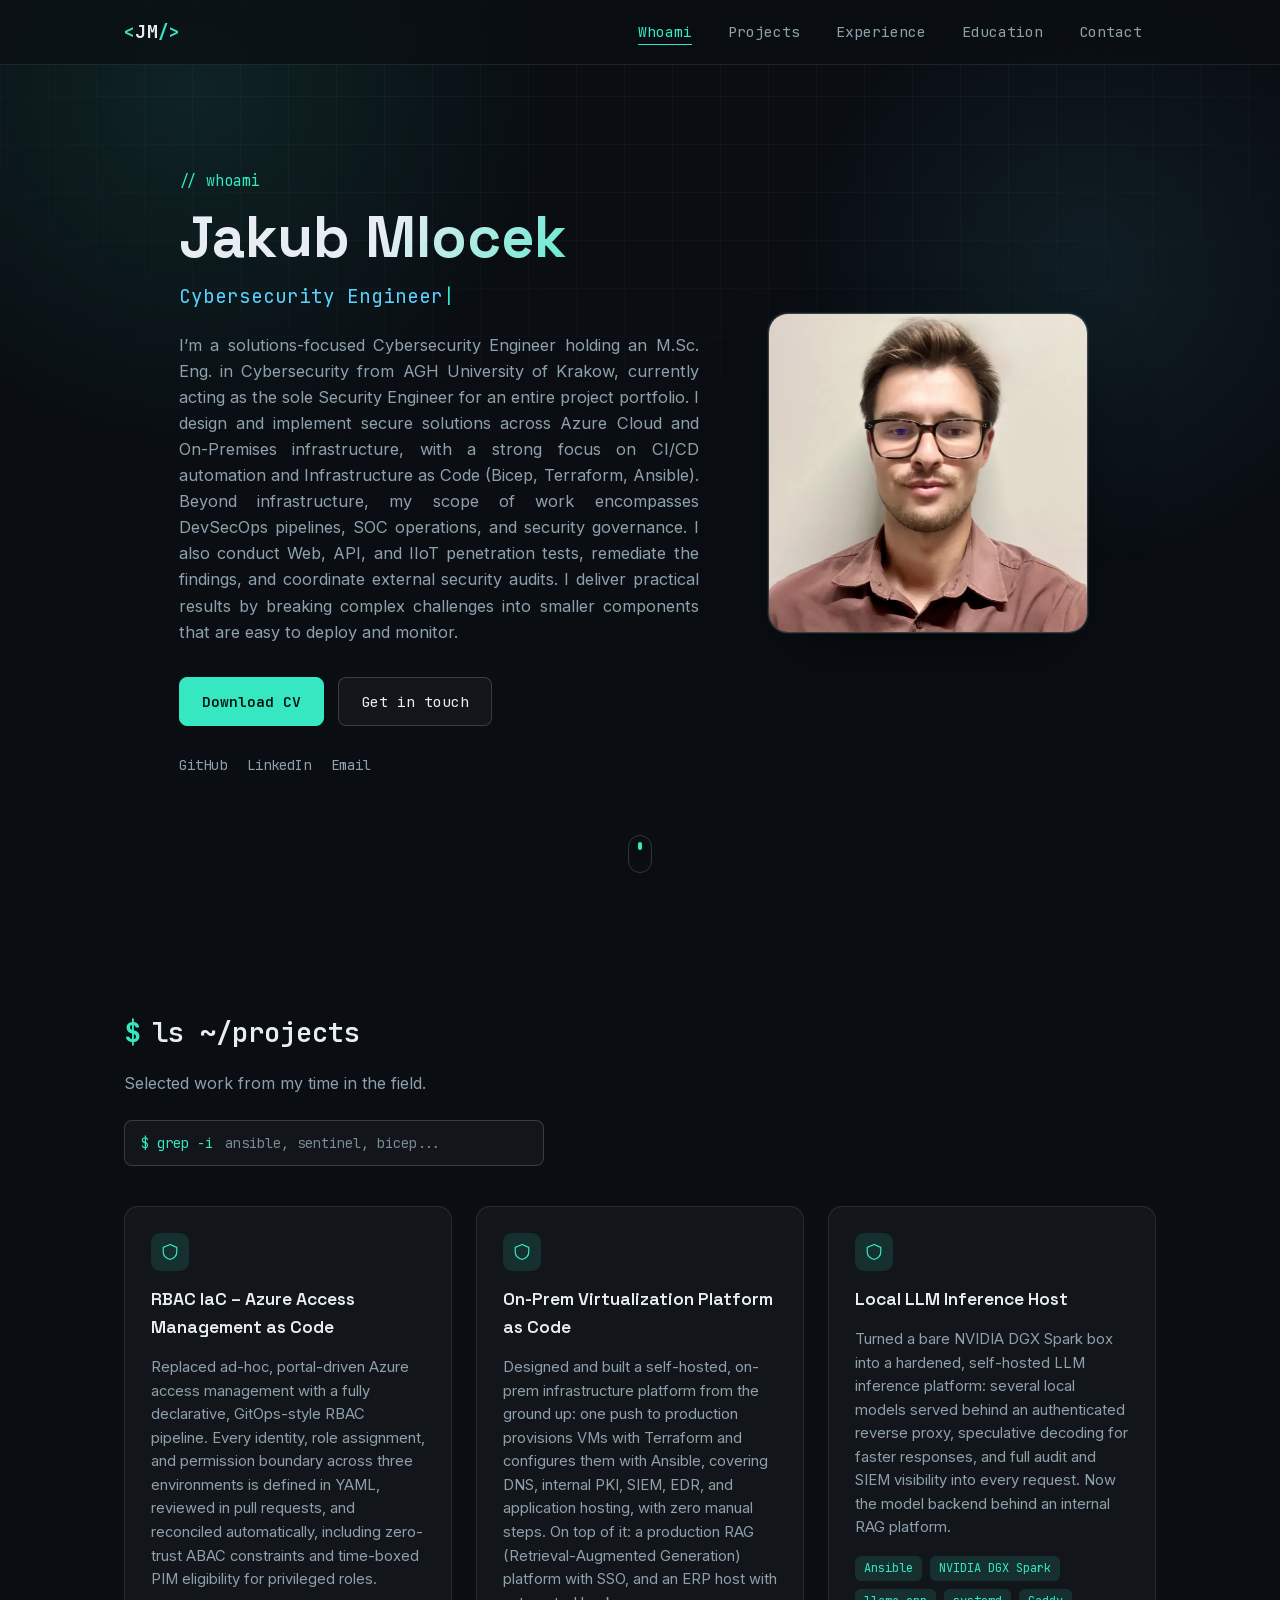
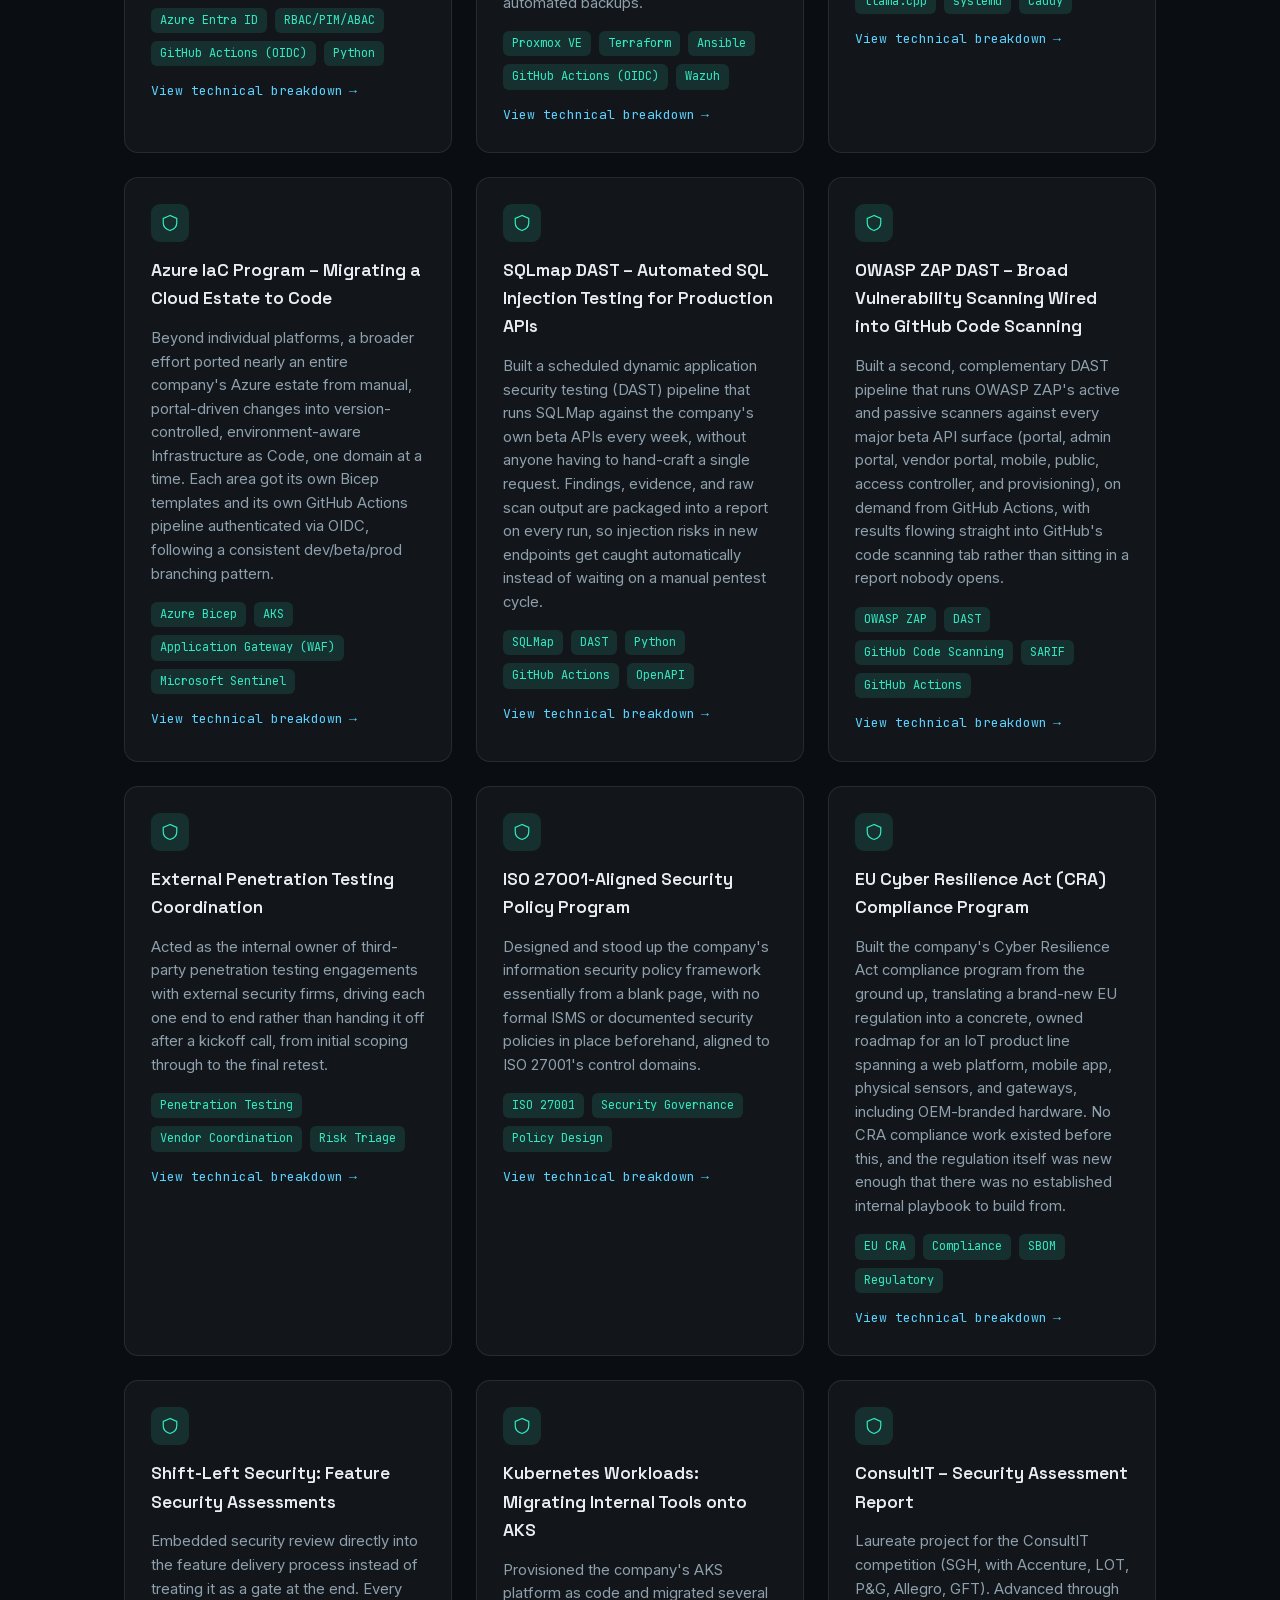
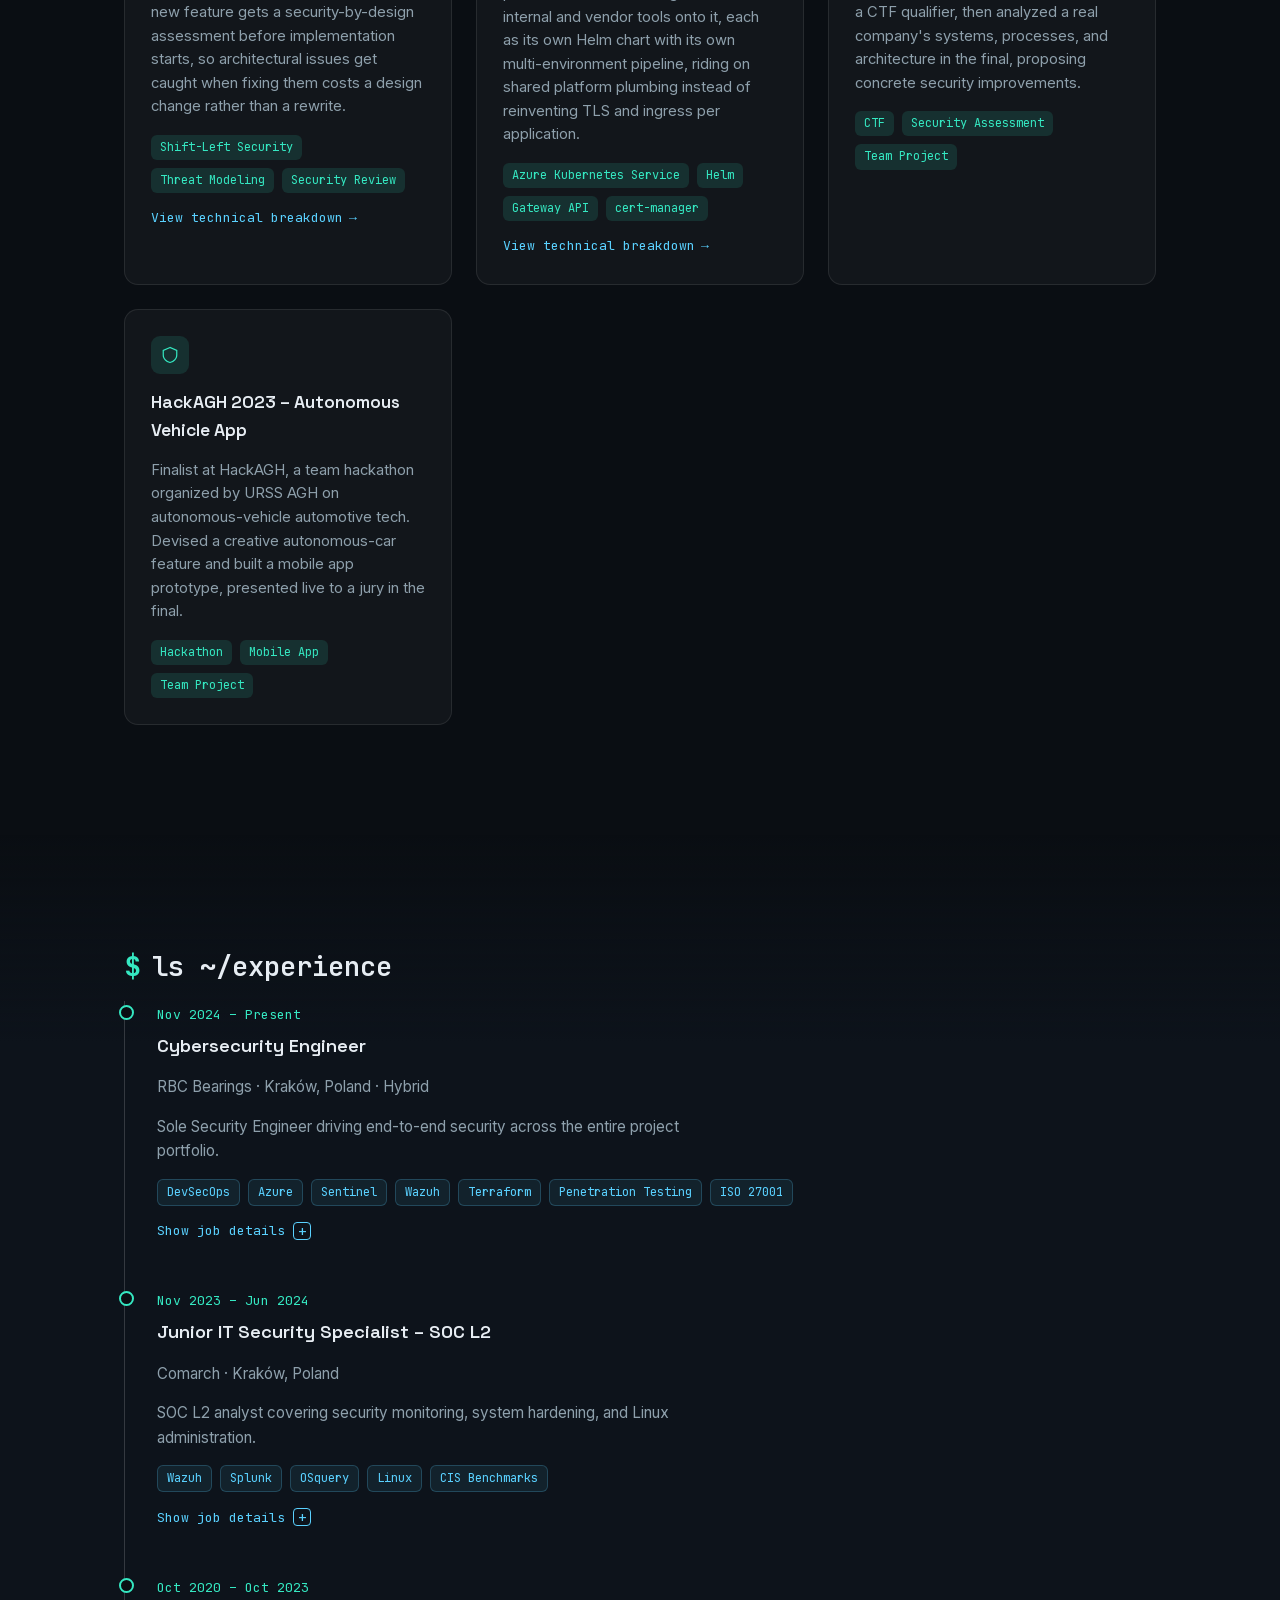
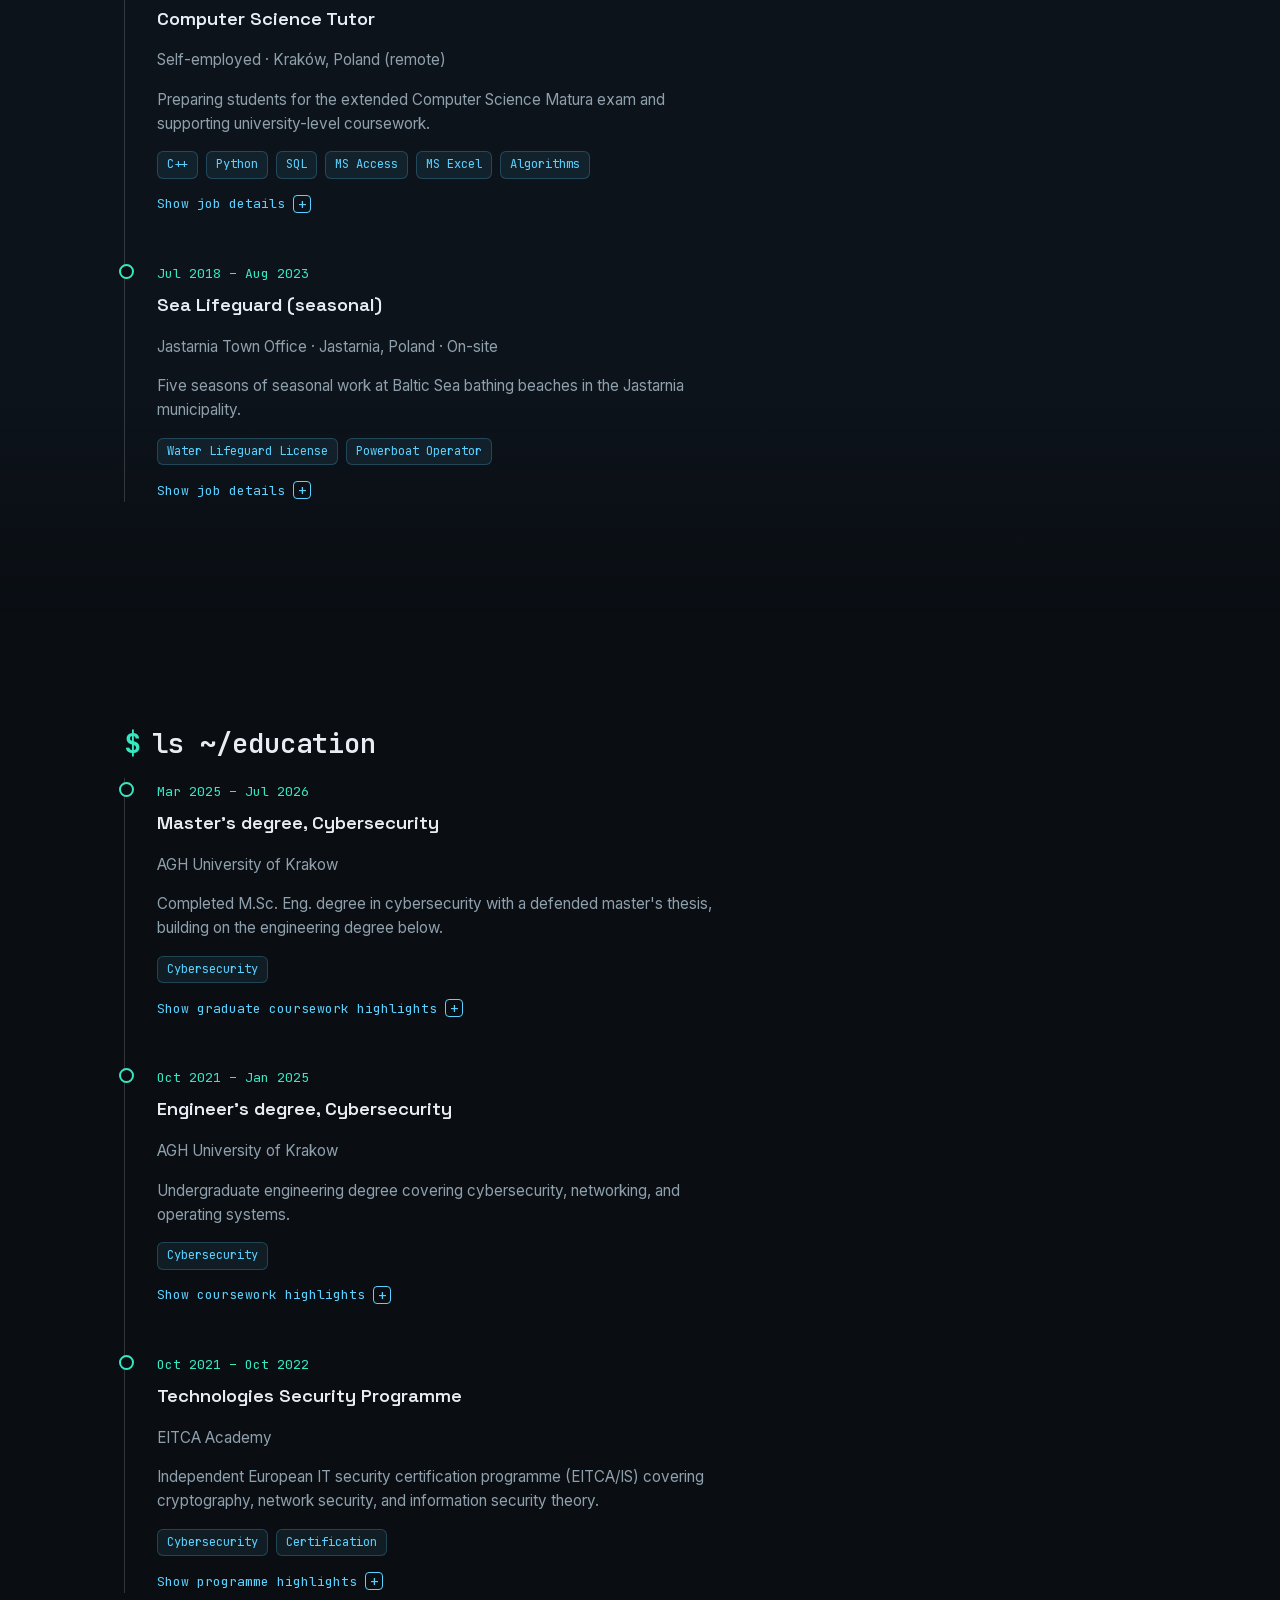
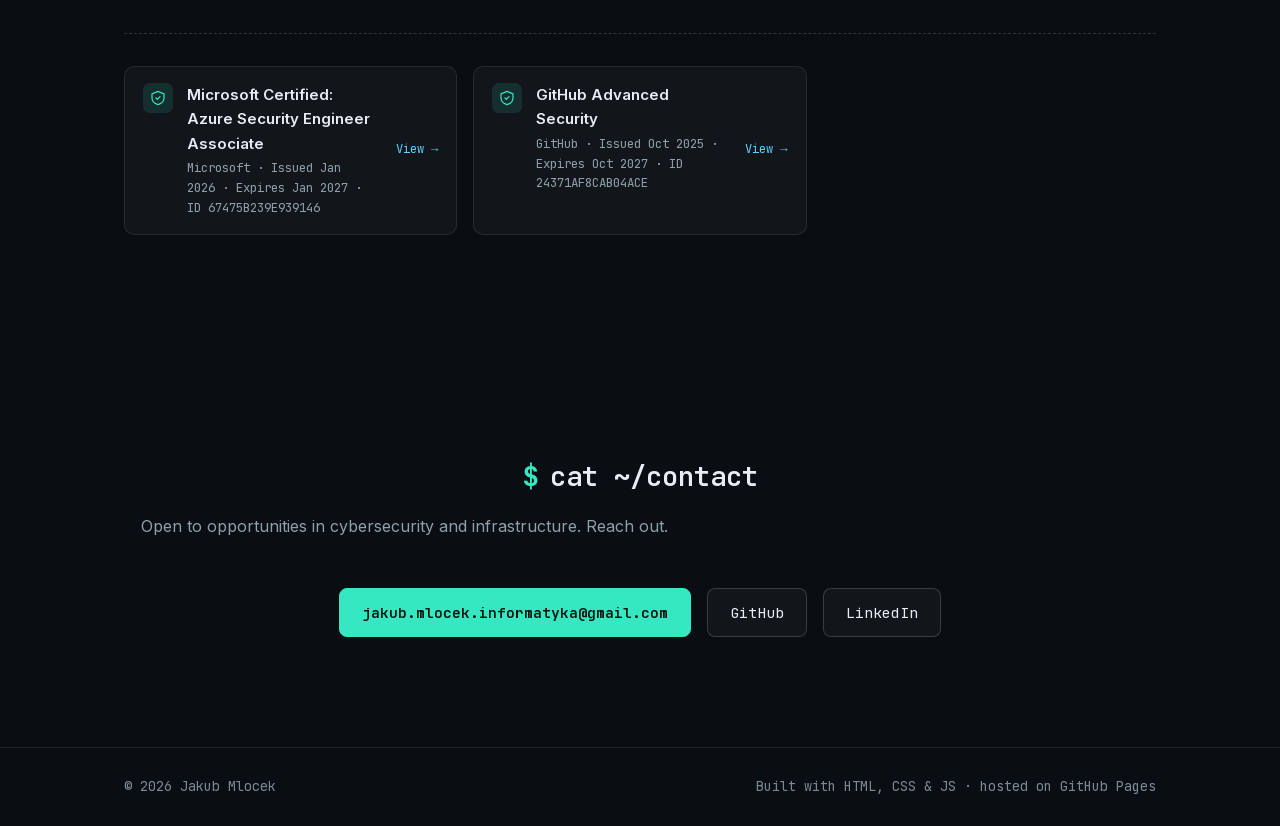
==== commit 78b29658: "Name the downloaded CV file JakubMlocek_CV.pdf Co-Authored-By: Claude Fable 5.1 <noreply@anthropic.c" ====
--- a/index.html
+++ b/index.html
@@ -84,7 +84,7 @@
           I’m a solutions-focused Cybersecurity Engineer holding an M.Sc. Eng. in Cybersecurity from AGH University of Krakow, currently acting as the sole Security Engineer for an entire project portfolio. I design and implement secure solutions across Azure Cloud and On-Premises infrastructure, with a strong focus on CI/CD automation and Infrastructure as Code (Bicep, Terraform, Ansible). Beyond infrastructure, my scope of work encompasses DevSecOps pipelines, SOC operations, and security governance. I also conduct Web, API, and IIoT penetration tests, remediate the findings, and coordinate external security audits. I deliver practical results by breaking complex challenges into smaller components that are easy to deploy and monitor.
         </p>
         <div class="hero-actions">
-          <a href="assets/cv.pdf" class="btn btn-primary" download>
+          <a href="assets/JakubMlocek_CV.pdf" class="btn btn-primary" download="JakubMlocek_CV.pdf">
             Download CV
           </a>
           <a href="#contact" class="btn btn-ghost">Get in touch</a>
@@ -133,7 +133,7 @@
 
       <div class="projects-grid" id="projectsGrid"></div>
       <noscript>
-        <p class="noscript-note">Project, experience, and education details are loaded with JavaScript. With scripts disabled, see the <a href="assets/cv.pdf">CV (PDF)</a> or my <a href="https://pl.linkedin.com/in/jakub-m%C5%82ocek-239951228">LinkedIn profile</a>.</p>
+        <p class="noscript-note">Project, experience, and education details are loaded with JavaScript. With scripts disabled, see the <a href="assets/JakubMlocek_CV.pdf">CV (PDF)</a> or my <a href="https://pl.linkedin.com/in/jakub-m%C5%82ocek-239951228">LinkedIn profile</a>.</p>
       </noscript>
       <p class="project-search-empty" id="projectSearchEmpty" hidden></p>
     </div>
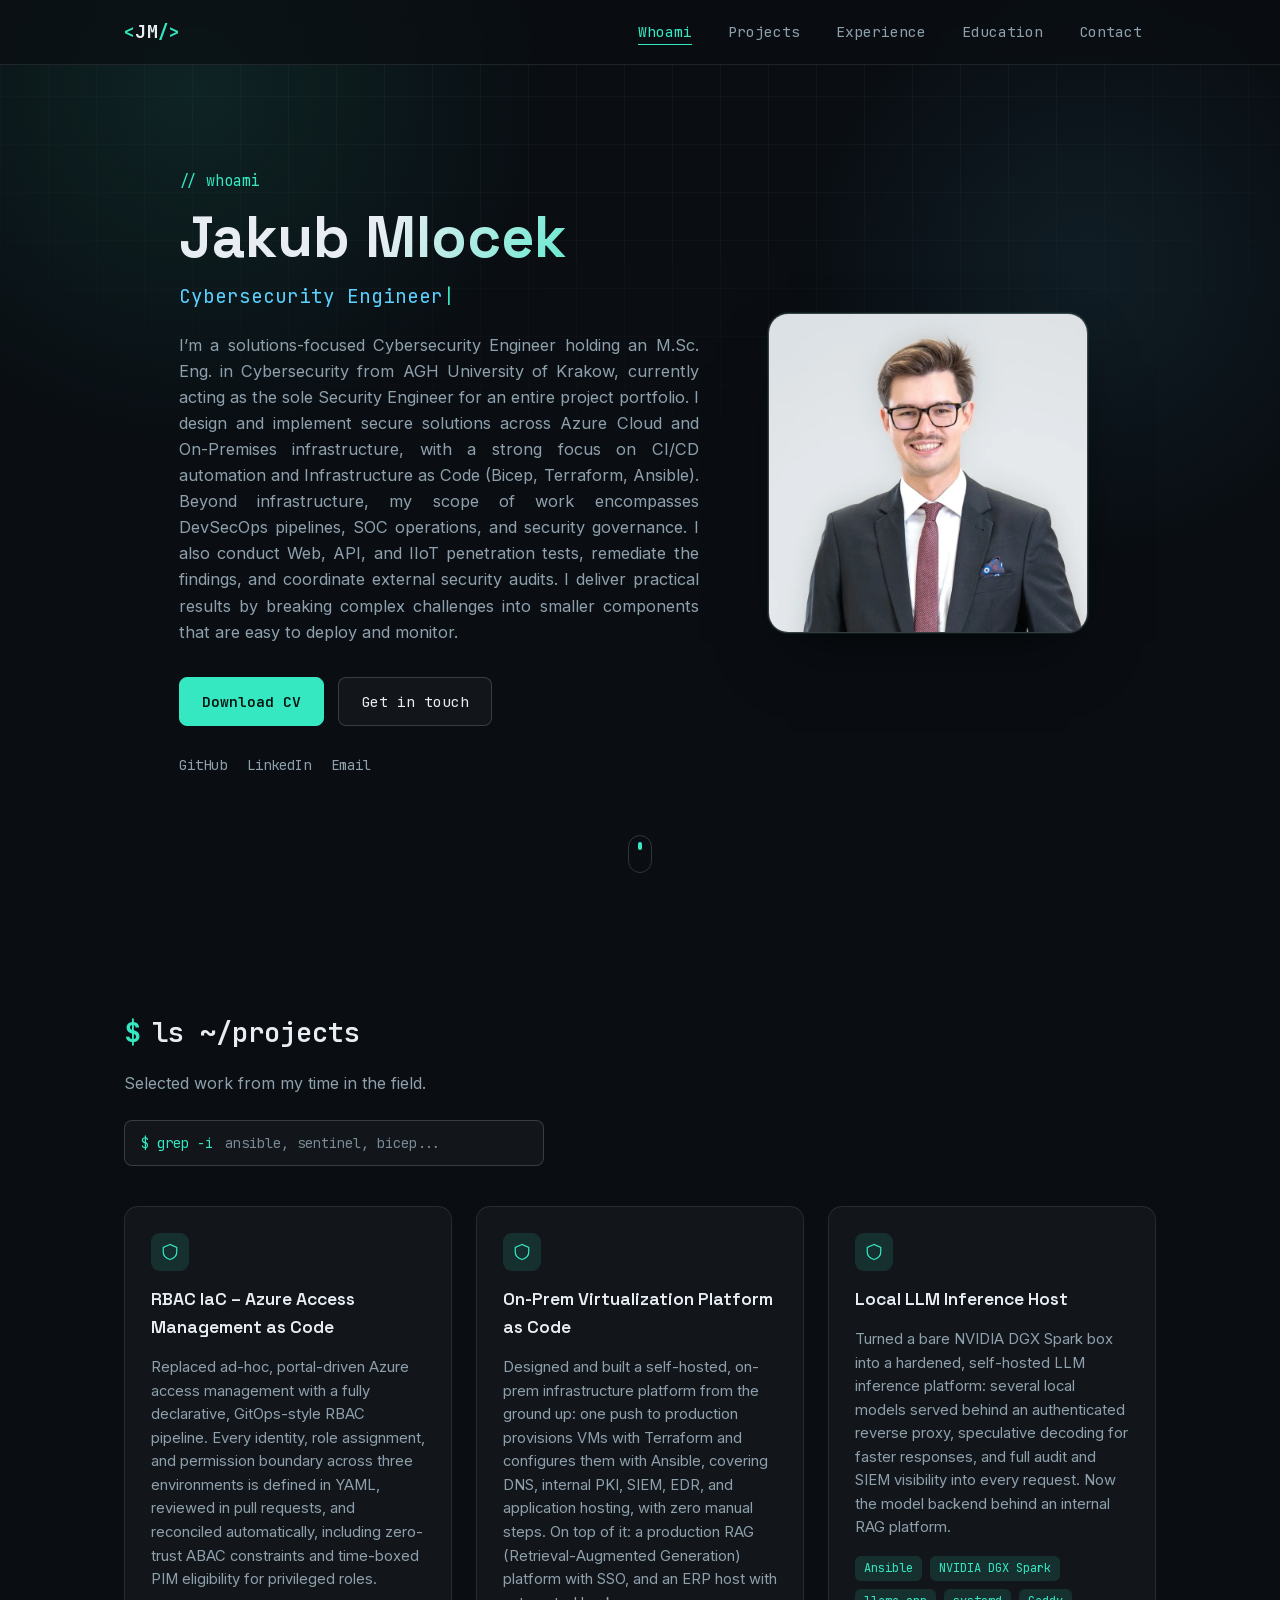
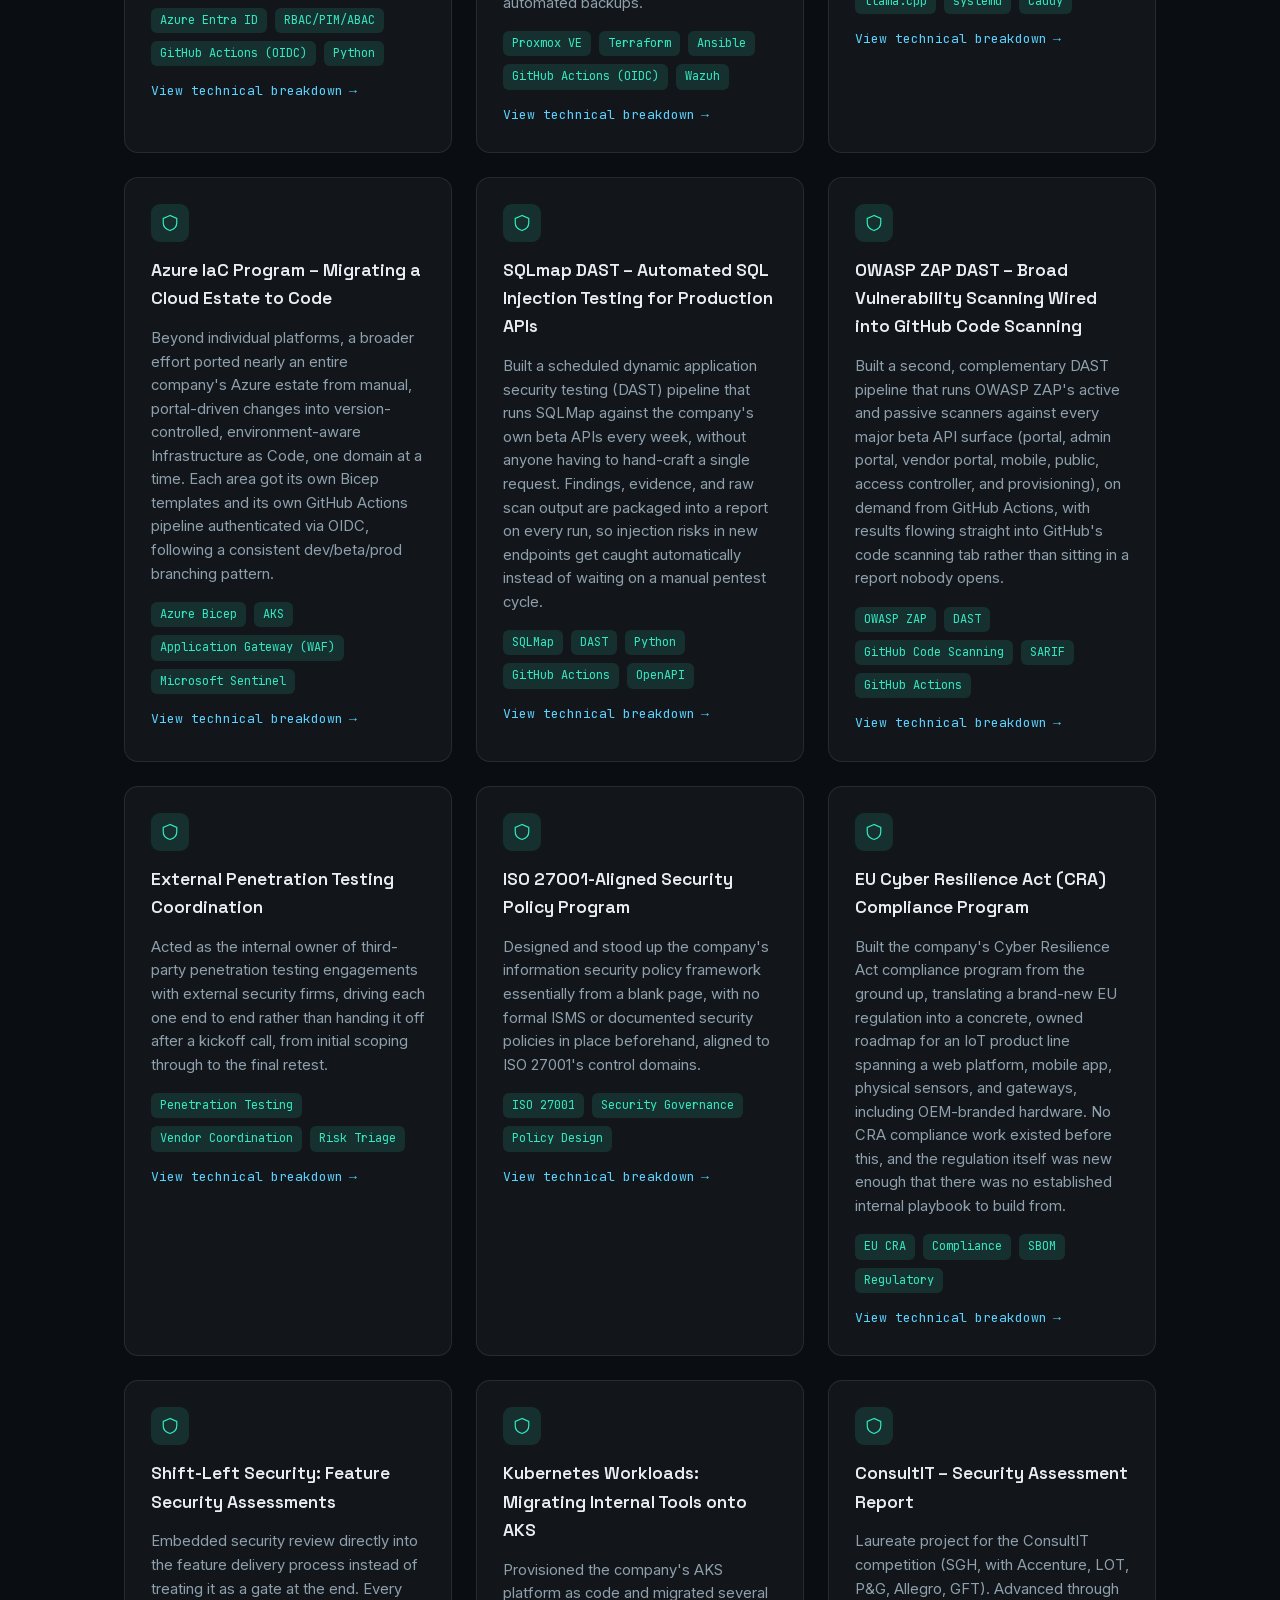
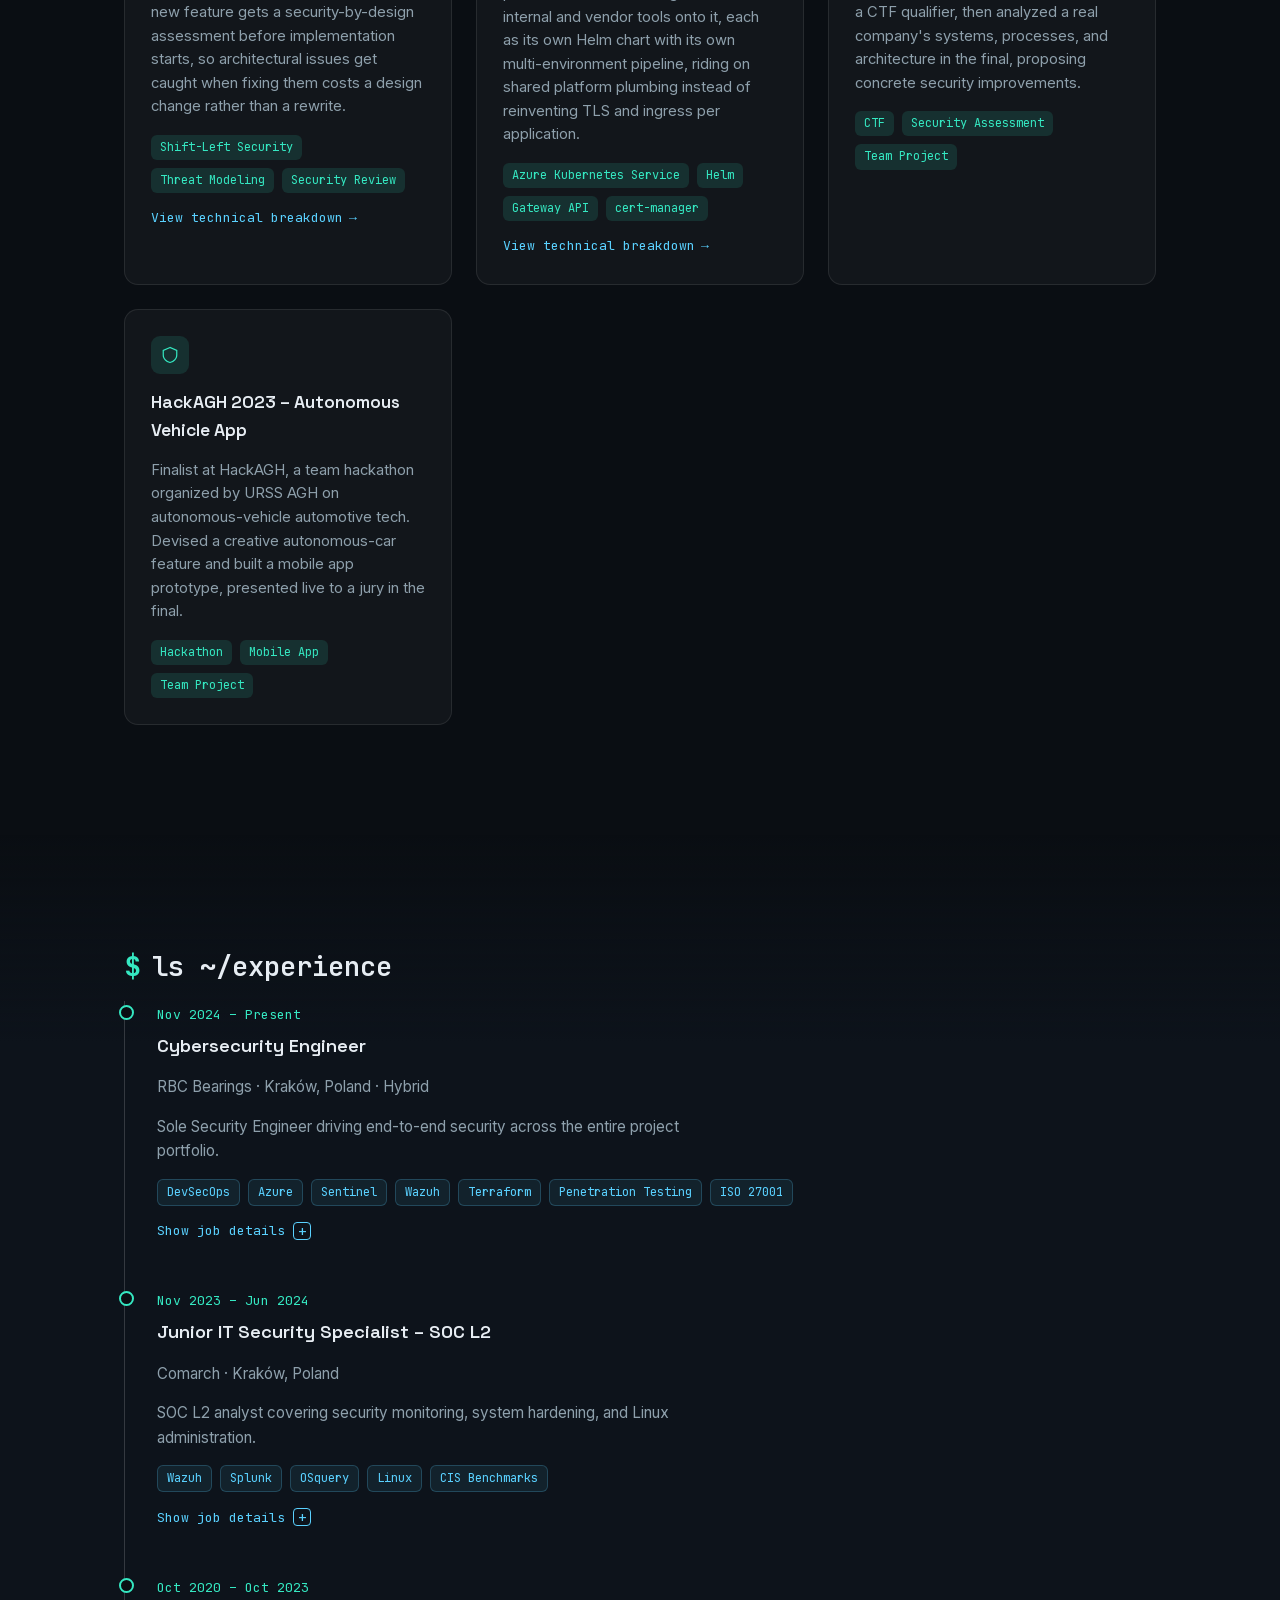
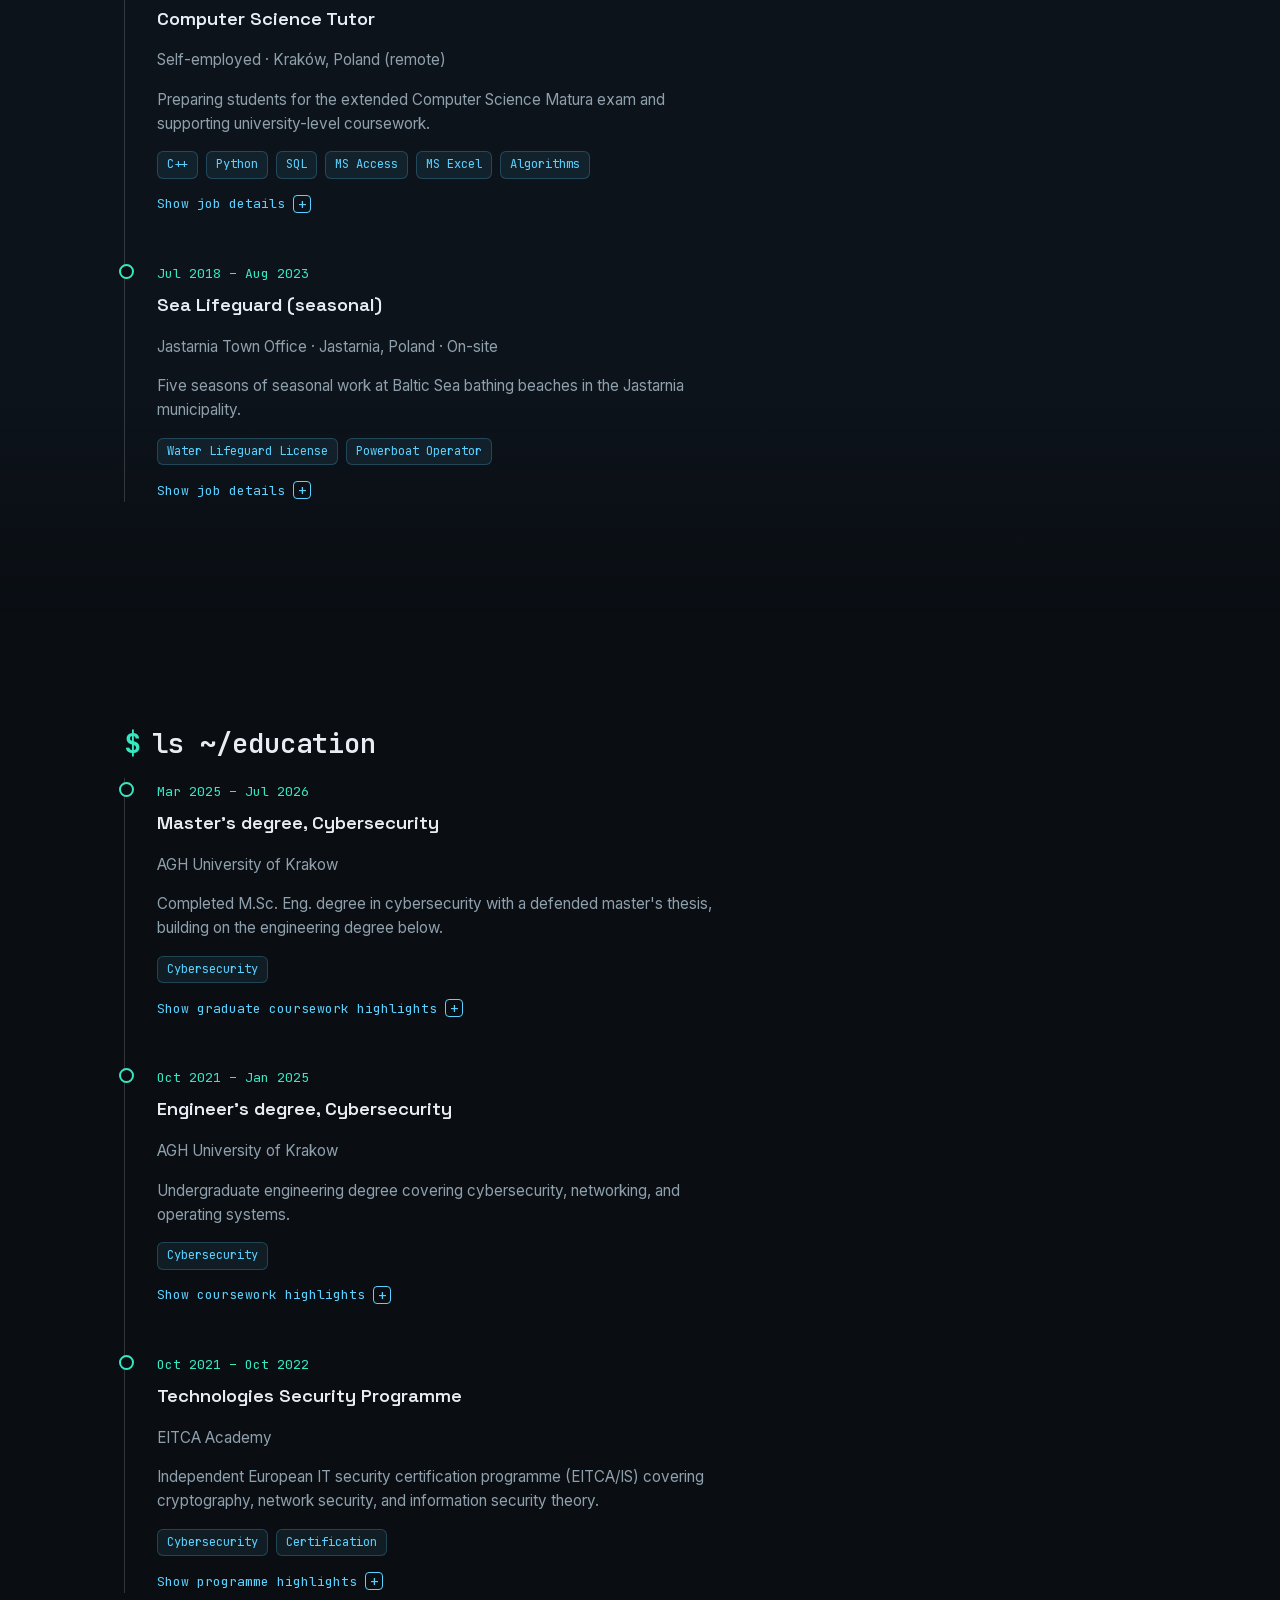
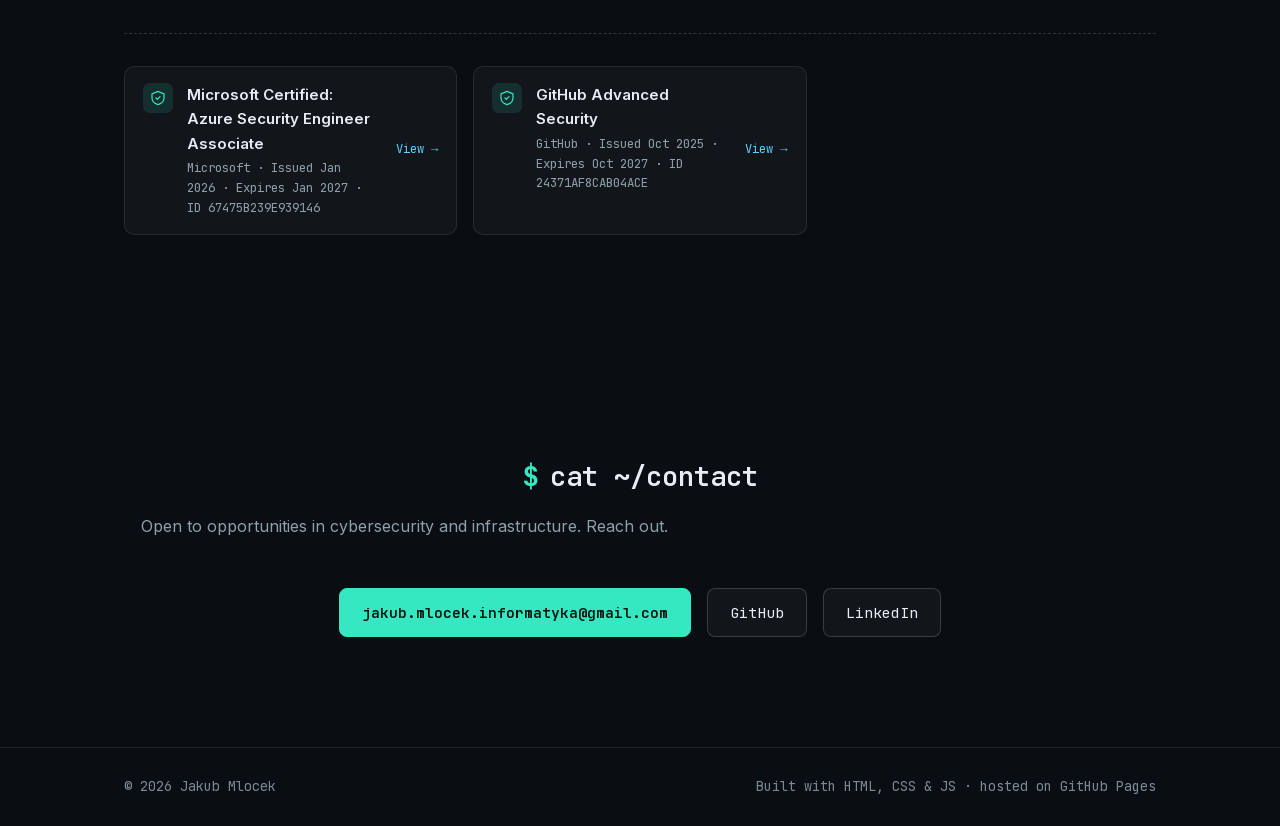
==== commit 428073fe: "Replace profile photo with cropped studio portrait Square 800x800 head-and-shoulders crop, camera me" ====
--- a/index.html
+++ b/index.html
@@ -17,7 +17,7 @@
 <meta property="og:description" content="Cybersecurity Engineer (M.Sc. Eng.) working across Azure Cloud, On-Premises, and DevSecOps. Projects, experience, and CV.">
 <meta property="og:url" content="https://jakubmlocek.github.io/jakubmlocekpage/">
 <meta property="og:image" content="https://jakubmlocek.github.io/jakubmlocekpage/assets/profile.jpg">
-<meta property="og:image:width" content="600">
+<meta property="og:image:width" content="800">
 <meta property="og:image:height" content="800">
 <meta property="og:image:alt" content="Portrait of Jakub Mlocek">
 <meta name="twitter:card" content="summary">
@@ -100,7 +100,7 @@
         <div class="photo-frame">
           <picture>
             <source srcset="assets/profile.webp" type="image/webp">
-            <img src="assets/profile.jpg" alt="Jakub Mlocek" width="600" height="800" fetchpriority="high">
+            <img src="assets/profile.jpg" alt="Jakub Mlocek" width="800" height="800" fetchpriority="high">
           </picture>
           <div class="photo-scan" aria-hidden="true"></div>
         </div>
